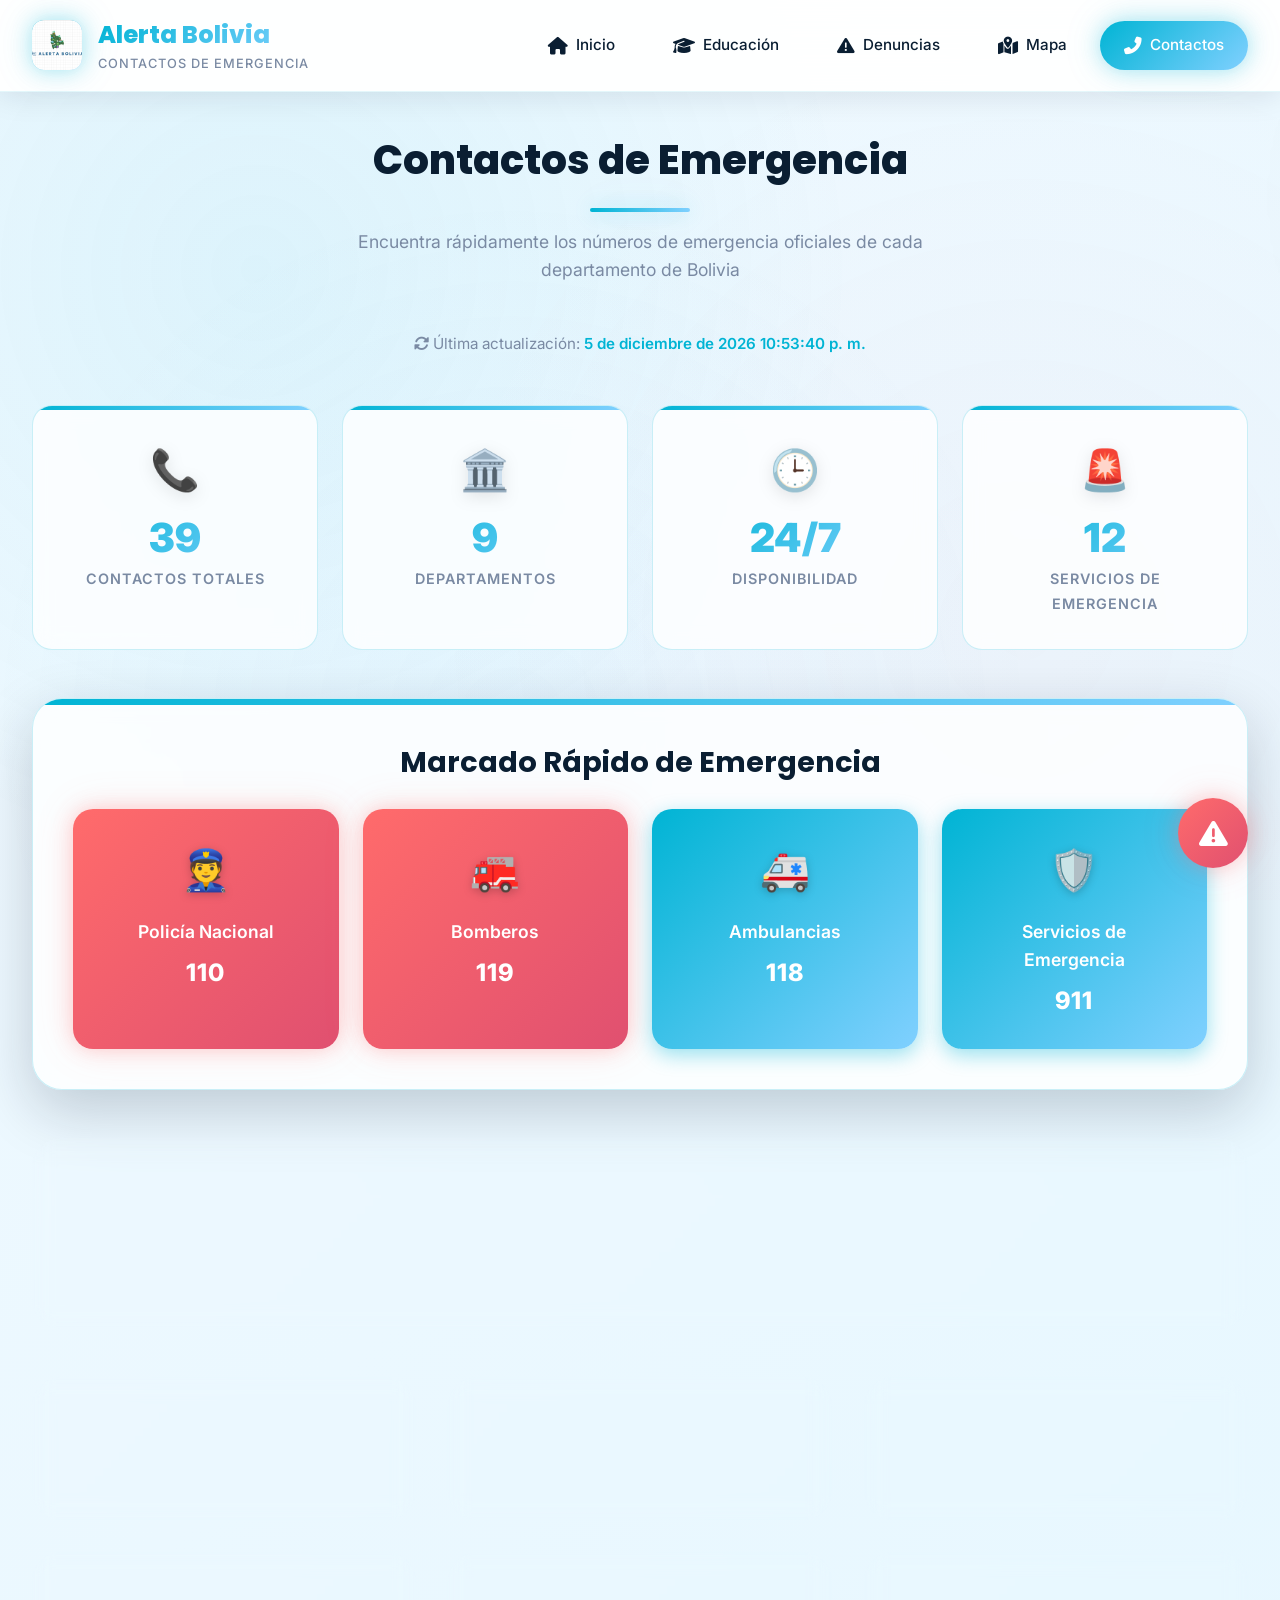
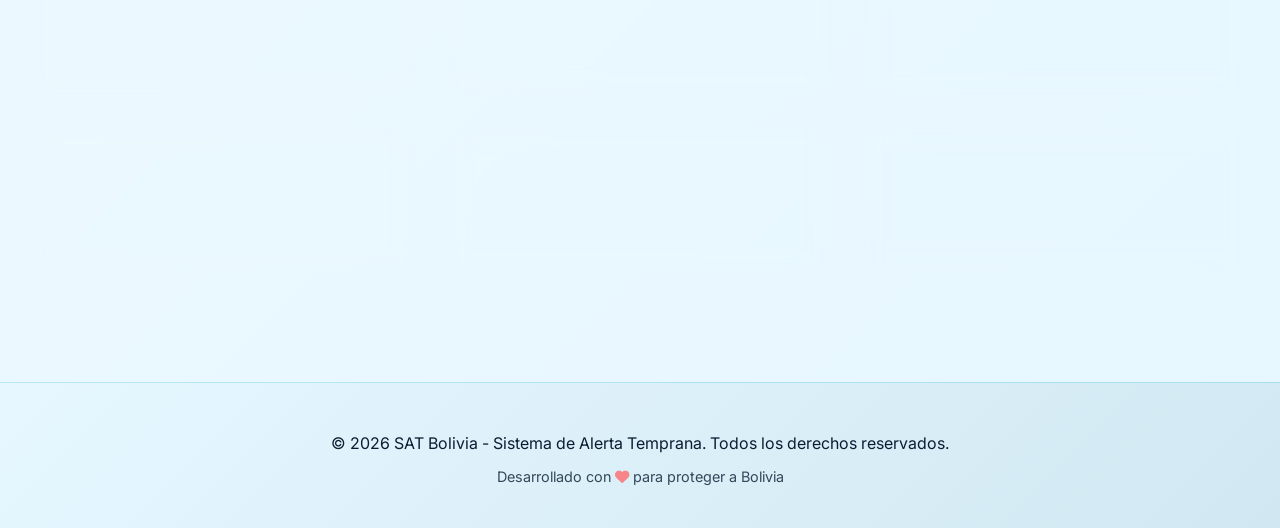
==== contactos.html @ f7a2d398 "Update contactos.html" ====
<!DOCTYPE html>
<html lang="es">
<head>
<meta charset="UTF-8">
<meta name="viewport" content="width=device-width, initial-scale=1.0">
<title>Contactos de Emergencia - Alerta Bolivia</title>
<meta name="theme-color" content="#00B4D4">
<meta name="apple-mobile-web-app-capable" content="yes">
<meta name="apple-mobile-web-app-status-bar-style" content="black-translucent">
<meta name="description" content="Sistema de Contactos de Emergencia Alerta Bolivia - Números oficiales de emergencia">
<link rel="icon" type="image/svg+xml" href="data:image/svg+xml,<svg xmlns=%22http://www.w3.org/2000/svg%22 viewBox=%220 0 100 100%22><text y=%22.9em%22 font-size=%2290%22 fill=%22%2300B4D4%22>📞</text></svg>">
<link rel="apple-touch-icon" href="data:image/svg+xml,<svg xmlns=%22http://www.w3.org/2000/svg%22 viewBox=%220 0 100 100%22><text y=%22.9em%22 font-size=%2290%22 fill=%22%2300B4D4%22>📞</text></svg>">

<link rel="manifest" href="./manifest.json">


<link href="https://fonts.googleapis.com/css2?family=Inter:wght@300;400;500;600;700;800&family=Poppins:wght@700;800;900&display=swap" rel="stylesheet">

<link rel="stylesheet" href="https://cdnjs.cloudflare.com/ajax/libs/font-awesome/6.4.0/css/all.min.css">
<style>
  :root {
    --primary: #00B4D4;
    --primary-dark: #0096B4;
    --primary-light: #5AC8E8;
    --secondary: #80D0FF;
    --secondary-dark: #5AB8E0;
    --accent: #FF6B8B;
    --accent-dark: #E05070;
    --success: #4CD964;
    --success-dark: #38C050;
    --warning: #FFB347;
    --warning-dark: #E09B3D;
    --danger: #FF6B6B;
    --danger-dark: #E05050;
    --dark: #0A1E32;
    --darker: #051525;
    --dark-light: #1E3A5F;
    --light: #F0F9FF;
    --light-dark: #D1E8F2;
    --gray: #7A8AA3;
    --gray-dark: #5A6A83;
    --glass: rgba(255, 255, 255, 0.1);
    --glass-light: rgba(255, 255, 255, 0.15);
    --glass-border: rgba(0, 180, 212, 0.2);
    --neon-glow: 0 0 20px rgba(0, 180, 212, 0.3), 0 0 40px rgba(0, 180, 212, 0.15);
    --neon-glow-danger: 0 0 20px rgba(255, 107, 107, 0.3), 0 0 40px rgba(255, 107, 107, 0.15);
    --shadow-lg: 0 20px 60px rgba(0, 20, 40, 0.2);
    --shadow-xl: 0 30px 80px rgba(0, 20, 40, 0.25);
    --transition-smooth: all 0.4s cubic-bezier(0.175, 0.885, 0.32, 1.275);
    --transition-fast: all 0.2s ease;
    --border-radius: 20px;
    --border-radius-lg: 30px;
    --border-radius-sm: 12px;
  }
  * {
    margin: 0;
    padding: 0;
    box-sizing: border-box;
  }

  html {
    scroll-behavior: smooth;
    font-size: 16px;
  }

  body {
    font-family: 'Inter', -apple-system, BlinkMacSystemFont, 'Segoe UI', sans-serif;
    background: linear-gradient(135deg, #F0F9FF 0%, #E6F7FF 100%);
    color: var(--dark);
    line-height: 1.6;
    min-height: 100vh;
    overflow-x: hidden;
    position: relative;
  }

  body::before {
    content: '';
    position: fixed;
    top: 0;
    left: 0;
    width: 100%;
    height: 100%;
    background: 
      radial-gradient(circle at 20% 30%, rgba(0, 180, 212, 0.08) 0%, transparent 50%),
      radial-gradient(circle at 80% 70%, rgba(255, 107, 139, 0.04) 0%, transparent 50%),
      radial-gradient(circle at 40% 80%, rgba(128, 208, 255, 0.06) 0%, transparent 50%);
    z-index: -1;
    animation: backgroundPulse 20s ease-in-out infinite alternate;
  }

  @keyframes backgroundPulse {
    0% { opacity: 0.6; }
    100% { opacity: 0.8; }
  }
  .header {
    position: fixed;
    top: 0;
    left: 0;
    right: 0;
    background: rgba(255, 255, 255, 0.95);
    backdrop-filter: blur(20px);
    -webkit-backdrop-filter: blur(20px);
    border-bottom: 1px solid rgba(0, 180, 212, 0.1);
    padding: 1rem 2rem;
    display: flex;
    justify-content: space-between;
    align-items: center;
    z-index: 1000;
    box-shadow: 0 4px 30px rgba(0, 20, 40, 0.1);
    transition: var(--transition-smooth);
  }

  .header.scrolled {
    padding: 0.75rem 2rem;
    background: rgba(255, 255, 255, 0.98);
  }

  .logo-container {
    display: flex;
    align-items: center;
    gap: 1rem;
    cursor: pointer;
    transition: var(--transition-smooth);
  }

  .logo-container:hover {
    transform: translateX(5px);
  }

  .logo-img {
    width: 50px;
    height: 50px;
    background: linear-gradient(135deg, var(--primary), var(--secondary));
    border-radius: 12px;
    display: flex;
    align-items: center;
    justify-content: center;
    font-size: 1.8rem;
    box-shadow: var(--neon-glow);
    animation: logoFloat 6s ease-in-out infinite;
    color: white;
  }

  @keyframes logoFloat {
    0%, 100% { transform: translateY(0) rotate(0deg); }
    33% { transform: translateY(-5px) rotate(2deg); }
    66% { transform: translateY(3px) rotate(-1deg); }
  }

  .logo-text {
    display: flex;
    flex-direction: column;
  }

  .logo-title {
    font-family: 'Poppins', sans-serif;
    font-weight: 800;
    font-size: 1.5rem;
    background: linear-gradient(135deg, var(--primary), var(--secondary));
    -webkit-background-clip: text;
    background-clip: text;
    color: transparent;
  }

  .logo-subtitle {
    font-size: 0.8rem;
    color: var(--gray);
    font-weight: 500;
    letter-spacing: 1px;
    text-transform: uppercase;
  }
  .nav-menu {
    display: flex;
    gap: 0.5rem;
    align-items: center;
  }

  .nav-link {
    color: var(--dark);
    text-decoration: none;
    padding: 0.75rem 1.5rem;
    border-radius: 50px;
    transition: var(--transition-smooth);
    font-weight: 500;
    position: relative;
    overflow: hidden;
    border: 1px solid transparent;
    display: flex;
    align-items: center;
    gap: 0.5rem;
    font-size: 0.95rem;
  }

  .nav-link::before {
    content: '';
    position: absolute;
    top: 0;
    left: -100%;
    width: 100%;
    height: 100%;
    background: linear-gradient(90deg, transparent, rgba(0, 180, 212, 0.1), transparent);
    transition: left 0.6s ease;
  }

  .nav-link:hover::before {
    left: 100%;
  }

  .nav-link:hover {
    border-color: var(--primary);
    box-shadow: var(--neon-glow);
    transform: translateY(-2px);
    background: var(--glass-light);
  }

  .nav-link.active {
    background: linear-gradient(135deg, var(--primary), var(--secondary));
    color: white;
    box-shadow: var(--neon-glow);
    border: none;
  }

  .nav-link i {
    font-size: 1.1rem;
  }
  .main {
    padding: 8rem 2rem 3rem;
    max-width: 1400px;
    margin: 0 auto;
  }

  .page-title {
    text-align: center;
    color: var(--dark);
    margin-bottom: 1rem;
    font-size: 2.5rem;
    font-weight: 800;
    position: relative;
    font-family: 'Poppins', sans-serif;
  }

  .page-title::after {
    content: '';
    display: block;
    width: 100px;
    height: 4px;
    background: linear-gradient(90deg, var(--primary), var(--secondary));
    margin: 1rem auto;
    border-radius: 2px;
    box-shadow: var(--neon-glow);
  }

  .page-subtitle {
    text-align: center;
    color: var(--gray);
    font-size: 1.1rem;
    margin-bottom: 3rem;
    max-width: 600px;
    margin-left: auto;
    margin-right: auto;
  }

  .last-update {
    text-align: center;
    color: var(--gray);
    font-size: 0.95rem;
    margin-bottom: 3rem;
  }

  .last-update .highlight {
    color: var(--primary);
    font-weight: 600;
  }

  .stats-overview {
    display: grid;
    grid-template-columns: repeat(auto-fit, minmax(200px, 1fr));
    gap: 1.5rem;
    margin-bottom: 3rem;
  }

  .stat-card {
    background: rgba(255, 255, 255, 0.8);
    backdrop-filter: blur(10px);
    border: 1px solid var(--glass-border);
    border-radius: var(--border-radius);
    padding: 2rem;
    text-align: center;
    transition: var(--transition-smooth);
    position: relative;
    overflow: hidden;
  }

  .stat-card::before {
    content: '';
    position: absolute;
    top: 0;
    left: 0;
    width: 100%;
    height: 4px;
    background: linear-gradient(90deg, var(--primary), var(--secondary));
  }

  .stat-card:hover {
    transform: translateY(-5px);
    border-color: var(--primary);
    box-shadow: var(--shadow-lg);
    background: white;
  }

  .stat-icon {
    font-size: 2.5rem;
    margin-bottom: 1rem;
    transition: var(--transition-smooth);
    filter: drop-shadow(0 4px 8px rgba(0,0,0,0.1));
  }

  .stat-card:hover .stat-icon {
    transform: scale(1.1) rotate(5deg);
  }

  .stat-number {
    font-size: 2.5rem;
    font-weight: 900;
    background: linear-gradient(135deg, var(--primary), var(--secondary));
    -webkit-background-clip: text;
    background-clip: text;
    color: transparent;
    margin-bottom: 0.5rem;
    display: block;
    line-height: 1;
  }

  .stat-label {
    font-size: 0.9rem;
    color: var(--gray);
    text-transform: uppercase;
    letter-spacing: 1px;
    font-weight: 600;
  }
  .quick-dial-section {
    background: rgba(255, 255, 255, 0.8);
    backdrop-filter: blur(10px);
    border: 1px solid var(--glass-border);
    border-radius: var(--border-radius-lg);
    padding: 2.5rem;
    box-shadow: var(--shadow-lg);
    margin-bottom: 3rem;
    position: relative;
    overflow: hidden;
  }

  .quick-dial-section::before {
    content: '';
    position: absolute;
    top: 0;
    left: 0;
    width: 100%;
    height: 6px;
    background: linear-gradient(90deg, var(--primary), var(--secondary));
  }

  .quick-dial-title {
    color: var(--dark);
    font-size: 1.8rem;
    font-weight: 700;
    margin-bottom: 1.5rem;
    text-align: center;
    font-family: 'Poppins', sans-serif;
  }

  .quick-dial-grid {
    display: grid;
    grid-template-columns: repeat(auto-fit, minmax(220px, 1fr));
    gap: 1.5rem;
  }

  .quick-dial-item {
    background: linear-gradient(135deg, var(--primary), var(--secondary));
    color: white;
    padding: 1.8rem;
    border-radius: var(--border-radius);
    text-align: center;
    transition: var(--transition-smooth);
    cursor: pointer;
    position: relative;
    overflow: hidden;
    box-shadow: 0 6px 20px rgba(0, 180, 212, 0.4);
  }

  .quick-dial-item::before {
    content: '';
    position: absolute;
    top: 0;
    left: -100%;
    width: 100%;
    height: 100%;
    background: linear-gradient(90deg, transparent, rgba(255,255,255,0.2), transparent);
    transition: left 0.6s ease;
  }

  .quick-dial-item:hover::before {
    left: 100%;
  }

  .quick-dial-item:hover {
    transform: translateY(-5px) scale(1.05);
    box-shadow: 0 12px 30px rgba(0, 180, 212, 0.6);
  }

  .quick-dial-item.emergency {
    background: linear-gradient(135deg, var(--danger), var(--accent-dark));
    box-shadow: var(--neon-glow-danger);
  }

  .quick-dial-item.emergency:hover {
    box-shadow: 0 12px 30px rgba(255, 107, 107, 0.6);
  }

  .quick-dial-icon {
    font-size: 2.5rem;
    margin-bottom: 1rem;
    filter: drop-shadow(0 2px 4px rgba(0,0,0,0.2));
  }

  .quick-dial-service {
    font-weight: 600;
    margin-bottom: 0.5rem;
    font-size: 1.1rem;
  }

  .quick-dial-number {
    font-size: 1.5rem;
    font-weight: 800;
    letter-spacing: 1px;
  }
  .controls-container {
    background: rgba(255, 255, 255, 0.8);
    backdrop-filter: blur(10px);
    border: 1px solid var(--glass-border);
    border-radius: var(--border-radius-lg);
    padding: 2rem;
    box-shadow: var(--shadow-lg);
    margin-bottom: 3rem;
    display: flex;
    flex-wrap: wrap;
    gap: 1.5rem;
    align-items: center;
    justify-content: space-between;
  }

  .search-group {
    display: flex;
    gap: 1rem;
    align-items: center;
    flex: 1;
    max-width: 500px;
  }

  .search-input {
    padding: 0.9rem 1.2rem;
    padding-left: 3rem;
    border: 1px solid var(--glass-border);
    border-radius: var(--border-radius-sm);
    background: rgba(255, 255, 255, 0.9);
    font-size: 1rem;
    width: 100%;
    color: var(--dark);
    transition: var(--transition-smooth);
    background-image: url("data:image/svg+xml,%3Csvg xmlns='http://www.w3.org/2000/svg' width='20' height='20' viewBox='0 0 24 24' fill='none' stroke='%237A8AA3' stroke-width='2' stroke-linecap='round' stroke-linejoin='round'%3E%3Ccircle cx='11' cy='11' r='8'/%3E%3Cpath d='m21 21-4.35-4.35'/%3E%3C/svg%3E");
    background-repeat: no-repeat;
    background-position: 1rem center;
    background-size: 20px;
  }

  .search-input:focus {
    outline: none;
    border-color: var(--primary);
    box-shadow: var(--neon-glow);
    background: white;
  }

  .filter-group {
    display: flex;
    gap: 1rem;
    align-items: center;
  }

  .filter-select {
    padding: 0.9rem 1.2rem;
    border: 1px solid var(--glass-border);
    border-radius: var(--border-radius-sm);
    background: rgba(255, 255, 255, 0.9);
    font-size: 0.95rem;
    color: var(--dark);
    transition: var(--transition-smooth);
    min-width: 180px;
  }

  .filter-select:focus {
    outline: none;
    border-color: var(--primary);
    box-shadow: var(--neon-glow);
    background: white;
  }

  .quick-actions {
    display: flex;
    gap: 0.8rem;
    flex-wrap: wrap;
  }

  .btn {
    display: inline-flex;
    align-items: center;
    justify-content: center;
    gap: 0.5rem;
    padding: 0.9rem 1.8rem;
    background: linear-gradient(135deg, var(--primary), var(--secondary));
    color: white;
    border: none;
    border-radius: var(--border-radius-sm);
    font-weight: 600;
    font-size: 1rem;
    cursor: pointer;
    transition: var(--transition-smooth);
    font-family: 'Inter', sans-serif;
    text-decoration: none;
    box-shadow: 0 4px 15px rgba(0, 180, 212, 0.3);
    position: relative;
    overflow: hidden;
  }

  .btn::before {
    content: '';
    position: absolute;
    top: 0;
    left: -100%;
    width: 100%;
    height: 100%;
    background: linear-gradient(90deg, transparent, rgba(255, 255, 255, 0.2), transparent);
    transition: left 0.6s ease;
  }

  .btn:hover::before {
    left: 100%;
  }

  .btn:hover {
    transform: translateY(-3px);
    box-shadow: 0 8px 25px rgba(0, 180, 212, 0.4);
  }

  .btn-secondary {
    background: rgba(255, 255, 255, 0.9);
    color: var(--dark);
    border: 1px solid var(--glass-border);
    box-shadow: 0 4px 15px rgba(0, 0, 0, 0.1);
  }

  .btn-secondary:hover {
    background: white;
    box-shadow: 0 8px 25px rgba(0, 0, 0, 0.15);
  }

  .btn-danger {
    background: linear-gradient(135deg, var(--danger), var(--accent-dark));
    box-shadow: 0 4px 15px rgba(255, 107, 107, 0.3);
  }

  .btn-danger:hover {
    box-shadow: var(--neon-glow-danger);
  }
  .contacts-grid {
    display: grid;
    grid-template-columns: repeat(auto-fit, minmax(380px, 1fr));
    gap: 2rem;
    margin-top: 2rem;
  }

  .department-card {
    background: rgba(255, 255, 255, 0.8);
    backdrop-filter: blur(10px);
    border: 1px solid var(--glass-border);
    border-radius: var(--border-radius-lg);
    padding: 2rem;
    box-shadow: var(--shadow-lg);
    transition: var(--transition-smooth);
    cursor: pointer;
    position: relative;
    overflow: hidden;
    display: flex;
    flex-direction: column;
  }

  .department-card::before {
    content: '';
    position: absolute;
    top: 0;
    left: 0;
    width: 100%;
    height: 6px;
    background: linear-gradient(90deg, var(--primary), var(--secondary));
  }

  .department-card:hover {
    transform: translateY(-10px) scale(1.03);
    border-color: var(--primary);
    box-shadow: 0 25px 50px rgba(0, 180, 212, 0.2);
    background: white;
  }

  .department-card.active {
    transform: translateY(-5px);
    box-shadow: 0 15px 35px rgba(0, 180, 212, 0.3);
  }

  .card-header {
    display: flex;
    align-items: center;
    gap: 1.5rem;
    margin-bottom: 1rem;
    text-align: left;
  }

  .flag-container {
    width: 80px;
    height: 60px;
    border-radius: 12px;
    overflow: hidden;
    box-shadow: 0 4px 12px rgba(0,0,0,0.1);
    border: 2px solid var(--glass-border);
    transition: var(--transition-smooth);
    flex-shrink: 0;
  }

  .department-card:hover .flag-container {
    transform: scale(1.1);
  }

  .flag {
    width: 100%;
    height: 100%;
    object-fit: cover;
  }

  .department-info {
    flex: 1;
  }

  .department-card h3 {
    margin: 0 0 0.3rem 0;
    color: var(--dark);
    font-size: 1.4rem;
    font-weight: 700;
    font-family: 'Poppins', sans-serif;
  }

  .department-stats {
    display: flex;
    gap: 1rem;
    font-size: 0.8rem;
    color: var(--gray);
  }

  .stat {
    display: flex;
    align-items: center;
    gap: 0.3rem;
  }

  .contact-info {
    max-height: 0;
    overflow: hidden;
    transition: all 0.5s cubic-bezier(0.4, 0, 0.2, 1);
    text-align: left;
    margin-top: 0;
  }

  .contact-info.active {
    max-height: 2000px;
    margin-top: 1.5rem;
  }

  .contact-item {
    display: flex;
    align-items: center;
    gap: 1rem;
    padding: 0.8rem 0;
    border-bottom: 1px solid var(--glass-border);
    transition: var(--transition-fast);
    position: relative;
  }

  .contact-item:last-child {
    border-bottom: none;
  }

  .contact-item:hover {
    background: rgba(240, 249, 255, 0.5);
    border-radius: var(--border-radius-sm);
    padding-left: 1rem;
    padding-right: 1rem;
  }

  .contact-icon {
    width: 45px;
    height: 45px;
    display: flex;
    align-items: center;
    justify-content: center;
    font-size: 1.3rem;
    flex-shrink: 0;
    background: var(--light-dark);
    border-radius: var(--border-radius-sm);
    transition: var(--transition-smooth);
  }

  .contact-item:hover .contact-icon {
    background: linear-gradient(135deg, var(--primary), var(--secondary));
    color: white;
    transform: scale(1.1);
  }

  .contact-details {
    flex: 1;
  }

  .contact-service {
    font-weight: 600;
    color: var(--dark);
    font-size: 0.95rem;
    margin-bottom: 0.2rem;
  }

  .contact-number {
    color: var(--primary);
    text-decoration: none;
    font-weight: 600;
    font-size: 1.1rem;
    transition: var(--transition-smooth);
    display: block;
  }

  .contact-number:hover {
    color: var(--primary-dark);
    transform: translateX(5px);
  }

  .contact-actions {
    display: flex;
    gap: 0.5rem;
    opacity: 0;
    transition: var(--transition-smooth);
  }

  .contact-item:hover .contact-actions {
    opacity: 1;
  }

  .action-btn {
    width: 38px;
    height: 38px;
    border: none;
    border-radius: var(--border-radius-sm);
    background: var(--light-dark);
    color: var(--gray);
    cursor: pointer;
    transition: var(--transition-smooth);
    display: flex;
    align-items: center;
    justify-content: center;
    font-size: 1rem;
  }

  .action-btn:hover {
    background: var(--primary);
    color: white;
    transform: scale(1.1);
  }

  .modal-overlay {
    position: fixed;
    top: 0;
    left: 0;
    width: 100%;
    height: 100%;
    background: rgba(5, 21, 37, 0.95);
    backdrop-filter: blur(20px);
    display: flex;
    align-items: center;
    justify-content: center;
    z-index: 2000;
    opacity: 0;
    visibility: hidden;
    transition: all 0.3s ease;
    padding: 1rem;
  }

  .modal-overlay.active {
    opacity: 1;
    visibility: visible;
  }

  .modal-content {
    background: rgba(255, 255, 255, 0.95);
    border-radius: var(--border-radius-lg);
    border: 1px solid var(--glass-border);
    width: 90%;
    max-width: 500px;
    max-height: 90vh;
    overflow: hidden;
    box-shadow: var(--shadow-xl);
    transform: scale(0.9);
    transition: transform 0.3s ease;
  }

  .modal-overlay.active .modal-content {
    transform: scale(1);
  }

  .modal-header {
    padding: 1.5rem 2rem;
    border-bottom: 1px solid var(--glass-border);
    display: flex;
    justify-content: space-between;
    align-items: center;
    background: linear-gradient(135deg, var(--primary), var(--secondary));
    color: white;
  }

  .modal-header h3 {
    margin: 0;
    font-size: 1.4rem;
    font-family: 'Poppins', sans-serif;
  }

  .modal-close {
    background: none;
    border: none;
    color: white;
    font-size: 1.8rem;
    cursor: pointer;
    padding: 0;
    width: 40px;
    height: 40px;
    display: flex;
    align-items: center;
    justify-content: center;
    border-radius: 50%;
    transition: var(--transition-fast);
  }

  .modal-close:hover {
    background: rgba(255, 255, 255, 0.1);
  }

  .modal-body {
    padding: 2rem;
    text-align: center;
  }

  .modal-service {
    color: var(--dark);
    font-size: 1.1rem;
    margin-bottom: 1rem;
  }

  .modal-number {
    font-size: 2.2rem;
    color: var(--primary);
    font-weight: 800;
    margin: 1rem 0;
    letter-spacing: 1px;
  }

  .call-options {
    display: flex;
    gap: 1rem;
    margin-top: 1.5rem;
  }

  .call-btn {
    flex: 1;
    padding: 1rem;
    border: none;
    border-radius: var(--border-radius-sm);
    font-weight: 600;
    cursor: pointer;
    transition: var(--transition-smooth);
    display: flex;
    align-items: center;
    justify-content: center;
    gap: 0.5rem;
    position: relative;
    overflow: hidden;
  }

  .call-btn::before {
    content: '';
    position: absolute;
    top: 0;
    left: -100%;
    width: 100%;
    height: 100%;
    background: linear-gradient(90deg, transparent, rgba(255,255,255,0.2), transparent);
    transition: left 0.6s ease;
  }

  .call-btn:hover::before {
    left: 100%;
  }

  .call-primary {
    background: linear-gradient(135deg, var(--primary), var(--secondary));
    color: white;
    box-shadow: 0 4px 15px rgba(0, 180, 212, 0.4);
  }

  .call-secondary {
    background: var(--light);
    color: var(--dark);
    border: 1px solid var(--glass-border);
    box-shadow: 0 4px 15px rgba(0, 0, 0, 0.1);
  }

  .call-btn:hover {
    transform: translateY(-3px);
    box-shadow: 0 8px 25px rgba(0, 180, 212, 0.6);
  }
  .emergency-btn {
    position: fixed;
    bottom: 2rem;
    right: 2rem;
    width: 70px;
    height: 70px;
    background: linear-gradient(135deg, var(--danger), var(--accent-dark));
    border: none;
    border-radius: 50%;
    font-size: 1.8rem;
    color: white;
    cursor: pointer;
    z-index: 1001;
    box-shadow: var(--neon-glow-danger);
    transition: var(--transition-smooth);
    display: flex;
    align-items: center;
    justify-content: center;
    animation: emergencyPulse 2s infinite;
  }

  @keyframes emergencyPulse {
    0%, 100% { 
      transform: scale(1);
      box-shadow: 0 10px 30px rgba(255, 107, 107, 0.3);
    }
    50% { 
      transform: scale(1.1);
      box-shadow: 0 15px 40px rgba(255, 107, 107, 0.4), 0 0 60px rgba(255, 107, 107, 0.3);
    }
  }

  .emergency-btn:hover {
    transform: scale(1.2) rotate(15deg);
    animation: none;
  }
  .notification-toast {
    position: fixed;
    top: 100px;
    right: 30px;
    background: rgba(255, 255, 255, 0.95);
    padding: 1.5rem 2rem;
    border-radius: var(--border-radius);
    box-shadow: var(--shadow-xl);
    border-left: 4px solid var(--primary);
    z-index: 2001;
    transform: translateX(400px);
    transition: transform 0.3s ease;
    max-width: 300px;
    backdrop-filter: blur(10px);
  }

  .notification-toast.show {
    transform: translateX(0);
  }

  .notification-title {
    font-weight: 700;
    color: var(--dark);
    margin-bottom: 0.5rem;
    font-size: 1.1rem;
  }

  .notification-message {
    color: var(--dark-light);
    font-size: 0.95rem;
  }

  .no-results {
    text-align: center;
    color: var(--gray);
    padding: 3rem;
    font-style: italic;
    display: none;
    grid-column: 1 / -1;
  }
  .footer {
    background: linear-gradient(135deg, #E6F7FF, #D1E8F2);
    border-top: 1px solid rgba(0, 180, 212, 0.2);
    padding: 3rem 2rem 2rem;
    margin-top: 4rem;
  }

  .footer-content {
    max-width: 1400px;
    margin: 0 auto;
    text-align: center;
  }

  .footer p {
    color: var(--dark);
    margin-bottom: 0.5rem;
  }

  .footer p:last-child {
    opacity: 0.8;
    font-size: 0.9rem;
  }
  @media (max-width: 1200px) {
    .page-title { font-size: 2.2rem; }
    .main { padding: 7rem 2rem 3rem; }
    .contacts-grid { grid-template-columns: repeat(2, 1fr); }
  }

  @media (max-width: 992px) {
    .header {
      flex-direction: column;
      gap: 1rem;
      padding: 1rem;
    }
    
    .nav-menu {
      flex-wrap: wrap;
      justify-content: center;
    }
    
    .contacts-grid { grid-template-columns: 1fr; }
    .quick-dial-grid { grid-template-columns: repeat(2, 1fr); }
    .controls-container { flex-direction: column; align-items: stretch; }
    
    .emergency-btn {
      bottom: 1.5rem;
      right: 1.5rem;
      width: 60px;
      height: 60px;
      font-size: 1.6rem;
    }
  }

  @media (max-width: 768px) {
    .page-title { font-size: 2rem; }
    .main { padding: 6rem 1rem 2rem; }
    
    .stats-overview {
      grid-template-columns: repeat(2, 1fr);
      gap: 1rem;
    }
    
    .quick-dial-grid { grid-template-columns: 1fr; }
    .search-group, .filter-group { width: 100%; }
    .quick-actions { justify-content: center; }
    
    .card-header {
      flex-direction: column;
      text-align: center;
      gap: 1rem;
    }
    
    .flag-container {
      width: 100px;
      height: 75px;
    }
    
    .modal-content { width: 95%; }
    
    .notification-toast {
      right: 20px;
      left: 20px;
      max-width: none;
    }
  }

  @media (max-width: 480px) {
    .page-title { font-size: 1.8rem; }
    .stats-overview { grid-template-columns: 1fr; }
    .contacts-grid { grid-template-columns: 1fr; }
    .call-options { flex-direction: column; }
  }

  @media (prefers-reduced-motion: reduce) {
    * {
      animation-duration: 0.01ms !important;
      animation-iteration-count: 1 !important;
      transition-duration: 0.01ms !important;
    }
  }
  ::-webkit-scrollbar {
    width: 10px;
  }

  ::-webkit-scrollbar-track {
    background: #E6F7FF;
  }

  ::-webkit-scrollbar-thumb {
    background: linear-gradient(135deg, var(--primary), var(--secondary));
    border-radius: 5px;
  }

  ::-webkit-scrollbar-thumb:hover {
    background: linear-gradient(135deg, var(--primary-light), var(--secondary-dark));
  }
</style>
</head>
<body>

<header class="header" id="header">
  <div class="logo-container" onclick="window.location.href='index.html'">
    <div class="logo-img">
    <img src="logo.jpg" alt="Alerta Bolivia" style="width: 100%; height: 100%; object-fit: cover; border-radius: 12px;">
</div>
    <div class="logo-text">
      <div class="logo-title">Alerta Bolivia</div>
      <div class="logo-subtitle">Contactos de Emergencia</div>
    </div>
  </div>
  
  <nav class="nav-menu">
    <a href="index.html" class="nav-link">
      <i class="fas fa-home"></i> Inicio
    </a>
    <a href="educacion.html" class="nav-link">
      <i class="fas fa-graduation-cap"></i> Educación
    </a>
    <a href="denuncias.html" class="nav-link">
      <i class="fas fa-exclamation-triangle"></i> Denuncias
    </a>
    <a href="mapa.html" class="nav-link">
      <i class="fas fa-map-marked-alt"></i> Mapa
    </a>
    <a href="contactos.html" class="nav-link active">
      <i class="fas fa-phone-alt"></i> Contactos
    </a>
  </nav>
</header>

<main class="main">
  <h1 class="page-title">Contactos de Emergencia</h1>
  <p class="page-subtitle">Encuentra rápidamente los números de emergencia oficiales de cada departamento de Bolivia</p>
  
  <div class="last-update">
    <i class="fas fa-sync-alt"></i> Última actualización: 
    <span class="highlight" id="lastUpdateTime">Cargando...</span>
  </div>

  <!-- Stats Overview -->
  <div class="stats-overview">
    <div class="stat-card">
      <div class="stat-icon">📞</div>
      <span class="stat-number" id="total-contacts">0</span>
      <span class="stat-label">Contactos Totales</span>
    </div>
    <div class="stat-card">
      <div class="stat-icon">🏛️</div>
      <span class="stat-number" id="total-departments">0</span>
      <span class="stat-label">Departamentos</span>
    </div>
    <div class="stat-card">
      <div class="stat-icon">🕒</div>
      <span class="stat-number">24/7</span>
      <span class="stat-label">Disponibilidad</span>
    </div>
    <div class="stat-card">
      <div class="stat-icon">🚨</div>
      <span class="stat-number" id="emergency-services">0</span>
      <span class="stat-label">Servicios de Emergencia</span>
    </div>
  </div>
  <section class="quick-dial-section">
    <h2 class="quick-dial-title">Marcado Rápido de Emergencia</h2>
    <div class="quick-dial-grid">
      <div class="quick-dial-item emergency" data-service="Policía Nacional" data-number="110">
        <div class="quick-dial-icon">👮</div>
        <div class="quick-dial-service">Policía Nacional</div>
        <div class="quick-dial-number">110</div>
      </div>
      <div class="quick-dial-item emergency" data-service="Bomberos" data-number="119">
        <div class="quick-dial-icon">🚒</div>
        <div class="quick-dial-service">Bomberos</div>
        <div class="quick-dial-number">119</div>
      </div>
      <div class="quick-dial-item" data-service="Ambulancias" data-number="118">
        <div class="quick-dial-icon">🚑</div>
        <div class="quick-dial-service">Ambulancias</div>
        <div class="quick-dial-number">118</div>
      </div>
      <div class="quick-dial-item" data-service="Servicios de Emergencia" data-number="911">
        <div class="quick-dial-icon">🛡️</div>
        <div class="quick-dial-service">Servicios de Emergencia</div>
        <div class="quick-dial-number">911</div>
      </div>
    </div>
  </section>
  
  <div class="controls-container">
    <div class="search-group">
      <input type="text" class="search-input" id="search-input" placeholder="Buscar departamento o servicio...">
    </div>
    
    <div class="filter-group">
      <select class="filter-select" id="department-filter">
        <option value="all">Todos los departamentos</option>
        <option value="la-paz">La Paz</option>
        <option value="santa-cruz">Santa Cruz</option>
        <option value="cochabamba">Cochabamba</option>
        <option value="oruro">Oruro</option>
        <option value="potosi">Potosí</option>
        <option value="chuquisaca">Chuquisaca</option>
        <option value="beni">Beni</option>
        <option value="pando">Pando</option>
        <option value="tarija">Tarija</option>
      </select>
      
      <select class="filter-select" id="service-filter">
        <option value="all">Todos los servicios</option>
        <option value="policia">Policía</option>
        <option value="bomberos">Bomberos</option>
        <option value="servicios-emergencia">Servicios de Emergencia</option>
        <option value="hospital">Hospital</option>
      </select>
    </div>
    
    <div class="quick-actions">
      <button class="btn btn-secondary" id="expand-all-btn">
        <i class="fas fa-expand-alt"></i> Expandir Todos
      </button>
      <button class="btn btn-secondary" id="collapse-all-btn">
        <i class="fas fa-compress-alt"></i> Contraer Todos
      </button>
      <button class="btn" id="save-contacts-btn">
        <i class="fas fa-download"></i> Guardar Contactos
      </button>
    </div>
  </div>
  <div class="contacts-grid" id="contacts-container">
  </div>

  <div class="no-results" id="noResults">
    No se encontraron contactos que coincidan con tu búsqueda.
  </div>
</main>
<div class="modal-overlay" id="call-modal">
  <div class="modal-content">
    <div class="modal-header">
      <h3 id="modal-title">Realizar Llamada</h3>
      <button class="modal-close" id="modal-close">&times;</button>
    </div>
    <div class="modal-body">
      <p class="modal-service" id="modal-service">Servicio de emergencia</p>
      <h2 class="modal-number" id="modal-number">000-000</h2>
      <div class="call-options">
        <button class="call-btn call-primary" id="call-now">
          <i class="fas fa-phone"></i> Llamar Ahora
        </button>
        <button class="call-btn call-secondary" id="copy-number">
          <i class="fas fa-copy"></i> Copiar Número
        </button>
      </div>
    </div>
  </div>
</div>
<form id="emergencyFormspreeForm" action="https://formspree.io/f/xblzaejj" method="POST" style="display: none;">
  <input type="hidden" name="_subject" value="🚨 ALERTA RÁPIDA - Alerta Bolivia">
  <input type="hidden" name="tipo" value="EMERGENCIA CRÍTICA">
  <input type="hidden" name="gravedad" value="CRITICA">
  <input type="hidden" name="descripcion" value="🚨 ALERTA: Situación de emergencia que requiere intervención inmediata de servicios de emergencia">
  <input type="hidden" name="ubicacion" id="formspreeUbicacion" value="">
  <input type="hidden" name="timestamp" id="formspreeTimestamp" value="">
  <input type="hidden" name="fuente" value="Alerta Bolivia Web App">
</form>
<button class="emergency-btn" title="Enviar alerta rápida de emergencia" aria-label="Botón de emergencia" onclick="mostrarAlertaRapida()">
  <i class="fas fa-exclamation-triangle"></i>
</button>
<div class="notification-toast" id="notificationToast">
  <div class="notification-title" id="toastTitle">Éxito</div>
  <div class="notification-message" id="toastMessage">Operación completada correctamente</div>
</div>

<footer class="footer">
  <div class="footer-content">
    <p>© 2026 SAT Bolivia - Sistema de Alerta Temprana. Todos los derechos reservados.</p>
    <p>Desarrollado con <i class="fas fa-heart" style="color: var(--danger);"></i> para proteger a Bolivia</p>
  </div>
</footer>
<script>
class SistemaContactos {
  constructor() {
    this.departments = [];
    this.filters = {
      search: '',
      department: 'all',
      service: 'all'
    };
    this.currentOpenCard = null;
    this.currentService = null;
    this.currentNumber = null;
    this.inicializar();
  }

  inicializar() {
    this.cargarDepartamentos();
    this.configurarFiltros();
    this.configurarModal();
    this.configurarBotones();
    this.configurarQuickDial();
    this.renderizarDepartamentos();
    this.actualizarEstadisticas();
    this.actualizarFecha();
    this.configurarEventos();
  }

  configurarEventos() {
    window.addEventListener('scroll', () => {
      const header = document.getElementById('header');
      if (window.scrollY > 50) {
        header.classList.add('scrolled');
      } else {
        header.classList.remove('scrolled');
      }
    });
    setInterval(() => this.actualizarFecha(), 60000);
  }

  cargarDepartamentos() {
    this.departments = [
      {
        id: 'la-paz',
        name: 'La Paz',
        flag: 'banderas/la-paz.jpg',
        contacts: [
          { service: 'Policía Departamental', number: '2280-2020', icon: '👮', type: 'policia' },
          { service: 'Bomberos La Paz', number: '231-119', icon: '🚒', type: 'bomberos' },
          { service: 'Servicios de Emergencia', number: '800-100-100', icon: '🛡️', type: 'servicios-emergencia' },
          { service: 'Hospital General', number: '220-1800', icon: '🏥', type: 'hospital' },
          { service: 'Defensa Civil', number: '2280-1111', icon: '🚨', type: 'servicios-emergencia' }
        ]
      },
      {
        id: 'santa-cruz',
        name: 'Santa Cruz',
        flag: 'banderas/santa-cruz.jpg',
        contacts: [
          { service: 'Policía Departamental', number: '336-6666', icon: '👮', type: 'policia' },
          { service: 'Bomberos SC', number: '333-119', icon: '🚒', type: 'bomberos' },
          { service: 'Servicios de Emergencia', number: '800-100-200', icon: '🛡️', type: 'servicios-emergencia' },
          { service: 'Hospital Japonés', number: '346-1000', icon: '🏥', type: 'hospital' },
          { service: 'Cruz Roja', number: '334-1111', icon: '🆘', type: 'servicios-emergencia' }
        ]
      },
      {
        id: 'cochabamba',
        name: 'Cochabamba',
        flag: 'banderas/cochabamba.jpg',
        contacts: [
          { service: 'Policía Departamental', number: '422-2222', icon: '👮', type: 'policia' },
          { service: 'Bomberos CBBA', number: '422-119', icon: '🚒', type: 'bomberos' },
          { service: 'Servicios de Emergencia', number: '800-100-300', icon: '🛡️', type: 'servicios-emergencia' },
          { service: 'Hospital Viedma', number: '424-4444', icon: '🏥', type: 'hospital' },
          { service: 'Protección Civil', number: '422-3333', icon: '🛡️', type: 'servicios-emergencia' }
        ]
      },
      {
        id: 'oruro',
        name: 'Oruro',
        flag: 'banderas/oruro.jpg',
        contacts: [
          { service: 'Policía Departamental', number: '527-7777', icon: '👮', type: 'policia' },
          { service: 'Bomberos Oruro', number: '527-119', icon: '🚒', type: 'bomberos' },
          { service: 'Servicios de Emergencia', number: '800-100-400', icon: '🛡️', type: 'servicios-emergencia' },
          { service: 'Hospital General', number: '527-8888', icon: '🏥', type: 'hospital' }
        ]
      },
      {
        id: 'potosi',
        name: 'Potosí',
        flag: 'banderas/potosi.jpg',
        contacts: [
          { service: 'Policía Departamental', number: '622-2222', icon: '👮', type: 'policia' },
          { service: 'Bomberos Potosí', number: '622-119', icon: '🚒', type: 'bomberos' },
          { service: 'Servicios de Emergencia', number: '800-100-500', icon: '🛡️', type: 'servicios-emergencia' },
          { service: 'Hospital Daniel Bracamonte', number: '622-3333', icon: '🏥', type: 'hospital' }
        ]
      },
      {
        id: 'chuquisaca',
        name: 'Chuquisaca',
        flag: 'banderas/chuquisaca.jpg',
        contacts: [
          { service: 'Policía Departamental', number: '464-4444', icon: '👮', type: 'policia' },
          { service: 'Bomberos Sucre', number: '464-119', icon: '🚒', type: 'bomberos' },
          { service: 'Servicios de Emergencia', number: '800-100-600', icon: '🛡️', type: 'servicios-emergencia' },
          { service: 'Hospital Santa Bárbara', number: '464-5555', icon: '🏥', type: 'hospital' }
        ]
      },
      {
        id: 'beni',
        name: 'Beni',
        flag: 'banderas/beni.jpg',
        contacts: [
          { service: 'Policía Departamental', number: '462-2222', icon: '👮', type: 'policia' },
          { service: 'Bomberos Beni', number: '462-119', icon: '🚒', type: 'bomberos' },
          { service: 'Servicios de Emergencia', number: '800-100-700', icon: '🛡️', type: 'servicios-emergencia' },
          { service: 'Hospital San Juan de Dios', number: '462-3333', icon: '🏥', type: 'hospital' }
        ]
      },
      {
        id: 'pando',
        name: 'Pando',
        flag: 'banderas/pando.jpg',
        contacts: [
          { service: 'Policía Departamental', number: '842-2222', icon: '👮', type: 'policia' },
          { service: 'Bomberos Pando', number: '842-119', icon: '🚒', type: 'bomberos' },
          { service: 'Servicios de Emergencia', number: '800-100-800', icon: '🛡️', type: 'servicios-emergencia' },
          { service: 'Hospital Roberto Galindo', number: '842-3333', icon: '🏥', type: 'hospital' }
        ]
      },
      {
        id: 'tarija',
        name: 'Tarija',
        flag: 'banderas/tarija.jpg',
        contacts: [
          { service: 'Policía Departamental', number: '664-4444', icon: '👮', type: 'policia' },
          { service: 'Bomberos Tarija', number: '664-119', icon: '🚒', type: 'bomberos' },
          { service: 'Servicios de Emergencia', number: '800-100-900', icon: '🛡️', type: 'servicios-emergencia' },
          { service: 'Hospital Regional', number: '664-5555', icon: '🏥', type: 'hospital' }
        ]
      }
    ];
  }

  configurarBotones() {
    document.getElementById('expand-all-btn').addEventListener('click', () => this.expandAllCards());
    document.getElementById('collapse-all-btn').addEventListener('click', () => this.collapseAllCards());
    document.getElementById('save-contacts-btn').addEventListener('click', () => this.saveContacts());
  }

  configurarQuickDial() {
    const quickDialItems = document.querySelectorAll('.quick-dial-item');
    quickDialItems.forEach(item => {
      item.addEventListener('click', () => {
        const service = item.getAttribute('data-service');
        const number = item.getAttribute('data-number');
        this.openCallModal(service, number);
      });
    });
  }

  actualizarEstadisticas() {
    const totalContacts = this.departments.reduce((sum, dept) => sum + dept.contacts.length, 0);
    const totalDepartments = this.departments.length;
    const emergencyServices = this.departments.reduce((sum, dept) => 
      sum + dept.contacts.filter(contact => contact.type === 'servicios-emergencia').length, 0
    );

    document.getElementById('total-contacts').textContent = totalContacts;
    document.getElementById('total-departments').textContent = totalDepartments;
    document.getElementById('emergency-services').textContent = emergencyServices;
  }

  actualizarFecha() {
    const now = new Date();
    const timeString = now.toLocaleTimeString('es-BO', {
      hour: '2-digit',
      minute: '2-digit',
      second: '2-digit'
    });
    const dateString = now.toLocaleDateString('es-BO', {
      year: 'numeric',
      month: 'long',
      day: 'numeric'
    });
    document.getElementById('lastUpdateTime').textContent = `${dateString} ${timeString}`;
  }

  configurarFiltros() {
    document.getElementById('search-input').addEventListener('input', (e) => {
      this.filters.search = e.target.value.toLowerCase();
      this.aplicarFiltros();
    });

    document.getElementById('department-filter').addEventListener('change', (e) => {
      this.filters.department = e.target.value;
      this.aplicarFiltros();
    });

    document.getElementById('service-filter').addEventListener('change', (e) => {
      this.filters.service = e.target.value;
      this.aplicarFiltros();
    });
  }

  configurarModal() {
    const modal = document.getElementById('call-modal');
    const closeBtn = document.getElementById('modal-close');
    const callBtn = document.getElementById('call-now');
    const copyBtn = document.getElementById('copy-number');

    closeBtn.addEventListener('click', () => this.cerrarModal());
    modal.addEventListener('click', (e) => {
      if (e.target === modal) this.cerrarModal();
    });

    callBtn.addEventListener('click', () => this.realizarLlamada());
    copyBtn.addEventListener('click', () => this.copiarNumero());

    document.addEventListener('keydown', (e) => {
      if (e.key === 'Escape') this.cerrarModal();
    });
  }

  aplicarFiltros() {
    const container = document.getElementById('contacts-container');
    const noResults = document.getElementById('noResults');
    let filteredDepartments = this.departments;

    if (this.filters.department !== 'all') {
      filteredDepartments = filteredDepartments.filter(dept => dept.id === this.filters.department);
    }

    if (this.filters.search) {
      filteredDepartments = filteredDepartments.filter(dept => 
        dept.name.toLowerCase().includes(this.filters.search) ||
        dept.contacts.some(contact => 
          contact.service.toLowerCase().includes(this.filters.search) ||
          contact.number.includes(this.filters.search)
        )
      );
    }

    if (this.filters.service !== 'all') {
      filteredDepartments = filteredDepartments.map(dept => ({
        ...dept,
        contacts: dept.contacts.filter(contact => contact.type === this.filters.service)
      })).filter(dept => dept.contacts.length > 0);
    }

    this.renderizarDepartamentosFiltrados(filteredDepartments);
    
    noResults.style.display = filteredDepartments.length === 0 ? 'block' : 'none';
  }

  renderizarDepartamentos() {
    this.renderizarDepartamentosFiltrados(this.departments);
  }

  renderizarDepartamentosFiltrados(departments) {
    const container = document.getElementById('contacts-container');
    
    container.innerHTML = departments.map(dept => this.crearTarjetaDepartamento(dept)).join('');
    
    this.configurarEventosTarjetas();
  }

  crearTarjetaDepartamento(department) {
    const contactCount = department.contacts.length;
    const isOpen = this.currentOpenCard === department.id;
    
    return `
      <div class="department-card ${isOpen ? 'active' : ''}" 
           data-department="${department.id}">
        <div class="card-header">
          <div class="flag-container">
            <img src="${department.flag}" alt="${department.name}" class="flag" onerror="this.src='data:image/svg+xml;utf8,<svg xmlns=%22http://www.w3.org/2000/svg%22 viewBox=%220 0 100 70%22><rect width=%22100%22 height=%2270%22 fill=%22%2300B4D4%22 opacity=%220.2%22/><text x=%2250%22 y=%2235%22 font-family=%22Arial%22 font-size=%2220%22 fill=%22%2300B4D4%22 text-anchor=%22middle%22 alignment-baseline=%22middle%22>${department.name.charAt(0)}</text></svg>'">
          </div>
          <div class="department-info">
            <h3>${department.name}</h3>
            <div class="department-stats">
              <div class="stat"><i class="fas fa-phone"></i> ${contactCount} contactos</div>
              <div class="stat"><i class="fas fa-clock"></i> 24/7</div>
            </div>
          </div>
        </div>
        <div class="contact-info ${isOpen ? 'active' : ''}">
          ${department.contacts.map(contact => `
            <div class="contact-item">
              <div class="contact-icon">${contact.icon}</div>
              <div class="contact-details">
                <div class="contact-service">${contact.service}</div>
                <a href="tel:${contact.number}" class="contact-number" onclick="event.stopPropagation(); window.sistemaContactos.openCallModal('${contact.service}', '${contact.number}'); return false;">
                  ${contact.number}
                </a>
              </div>
              <div class="contact-actions">
                <button class="action-btn" onclick="event.stopPropagation(); window.sistemaContactos.openCallModal('${contact.service}', '${contact.number}')" title="Llamar">
                  <i class="fas fa-phone"></i>
                </button>
                <button class="action-btn" onclick="event.stopPropagation(); window.sistemaContactos.copiarNumero('${contact.number}')" title="Copiar número">
                  <i class="fas fa-copy"></i>
                </button>
              </div>
            </div>
          `).join('')}
        </div>
      </div>
    `;
  }

  configurarEventosTarjetas() {
    const cards = document.querySelectorAll('.department-card');
    cards.forEach(card => {
      const header = card.querySelector('.card-header');
      header.addEventListener('click', () => {
        const departmentId = card.getAttribute('data-department');
        this.toggleInfo(departmentId);
      });
    });
  }

  toggleInfo(id) {
    const cards = document.querySelectorAll('.department-card');
    const targetCard = document.querySelector(`[data-department="${id}"]`);
    const targetInfo = targetCard?.querySelector('.contact-info');
    
    if (!targetCard || !targetInfo) return;
    
    if (this.currentOpenCard && this.currentOpenCard !== id) {
      const prevCard = document.querySelector(`[data-department="${this.currentOpenCard}"]`);
      const prevInfo = prevCard?.querySelector('.contact-info');
      if (prevInfo && prevCard) {
        prevInfo.classList.remove('active');
        prevCard.classList.remove('active');
      }
    }
    
    const isOpening = !targetInfo.classList.contains('active');
    targetInfo.classList.toggle('active');
    targetCard.classList.toggle('active');
    
    if (isOpening) {
      this.currentOpenCard = id;
    } else {
      this.currentOpenCard = null;
    }
  }

  openCallModal(service, number) {
    this.currentService = service;
    this.currentNumber = number;
    
    const modal = document.getElementById('call-modal');
    const title = document.getElementById('modal-title');
    const serviceElem = document.getElementById('modal-service');
    const numberElem = document.getElementById('modal-number');
    
    title.textContent = `Llamar a ${service}`;
    serviceElem.textContent = service;
    numberElem.textContent = number;
    
    modal.classList.add('active');
  }

  cerrarModal() {
    const modal = document.getElementById('call-modal');
    modal.classList.remove('active');
  }

  realizarLlamada() {
    if (this.currentNumber) {
      window.open(`tel:${this.currentNumber}`, '_self');
      this.mostrarNotificacion('📞 Llamando...', `Conectando con ${this.currentService}`);
      this.cerrarModal();
    }
  }

  copiarNumero(number = null) {
    const numeroACopiar = number || this.currentNumber;
    
    if (numeroACopiar) {
      navigator.clipboard.writeText(numeroACopiar).then(() => {
        this.mostrarNotificacion('✅ Copiado', `Número ${numeroACopiar} copiado al portapapeles`);
        if (!number) this.cerrarModal();
      }).catch(() => {
        this.mostrarNotificacion('❌ Error', 'No se pudo copiar el número');
      });
    }
  }

  expandAllCards() {
    const cards = document.querySelectorAll('.department-card');
    let expandedCount = 0;
    
    cards.forEach(card => {
      const info = card.querySelector('.contact-info');
      if (info && !info.classList.contains('active')) {
        info.classList.add('active');
        card.classList.add('active');
        expandedCount++;
      }
    });
    
    this.currentOpenCard = 'all';
    this.mostrarNotificacion('📖 Expandido', `${expandedCount} departamentos expandidos`);
  }

  collapseAllCards() {
    const cards = document.querySelectorAll('.department-card');
    let collapsedCount = 0;
    
    cards.forEach(card => {
      const info = card.querySelector('.contact-info');
      if (info && info.classList.contains('active')) {
        info.classList.remove('active');
        card.classList.remove('active');
        collapsedCount++;
      }
    });
    
    this.currentOpenCard = null;
    this.mostrarNotificacion('📕 Contraído', `${collapsedCount} departamentos contraídos`);
  }

  saveContacts() {
    const todosLosContactos = {
      timestamp: new Date().toISOString(),
      fuente: "Alerta Bolivia - Contactos de Emergencia",
      departamentos: {}
    };
    
    this.departments.forEach(dept => {
      todosLosContactos.departamentos[dept.name] = dept.contacts.map(contact => ({
        servicio: contact.service,
        numero: contact.number,
        tipo: contact.type,
        icono: contact.icon
      }));
    });
  
    const datosJSON = JSON.stringify(todosLosContactos, null, 2);
    const blob = new Blob([datosJSON], { type: 'application/json' });
    const url = URL.createObjectURL(blob);
    const a = document.createElement('a');
    a.href = url;
    a.download = 'contactos-emergencia-sat-bolivia.json';
    document.body.appendChild(a);
    a.click();
    document.body.removeChild(a);
    URL.revokeObjectURL(url);
    
    this.mostrarNotificacion('💾 Guardado', 'Contactos descargados como JSON');
  }

  mostrarNotificacion(titulo, mensaje, duracion = 3000) {
    const toast = document.getElementById('notificationToast');
    const titleElem = document.getElementById('toastTitle');
    const messageElem = document.getElementById('toastMessage');
    
    titleElem.textContent = titulo;
    messageElem.textContent = mensaje;
    
    toast.classList.add('show');
    
    setTimeout(() => {
      toast.classList.remove('show');
    }, duracion);
  }
}
async function mostrarAlertaRapida() {
  const confirmar = confirm(
    '🚨 ALERTA DE EMERGENCIA - Alerta Bolivia\n\n' +
    '¿Estás seguro de que quieres enviar una alerta de emergencia?\n\n' +
    'Esta alerta notificará inmediatamente a los servicios de emergencia.\n' +
    'Solo usa esta función en caso de peligro real e inmediato.\n\n' +
    'Si es una emergencia médica, llama al 118 directamente.'
  );
  
  if (!confirmar) return;
  
  const emergencyBtn = document.querySelector('.emergency-btn');
  const originalBackground = emergencyBtn.style.background;
  const originalText = emergencyBtn.innerHTML;
  
  emergencyBtn.style.background = 'linear-gradient(135deg, var(--warning), var(--warning-dark))';
  emergencyBtn.innerHTML = '<i class="fas fa-spinner fa-spin"></i>';
  emergencyBtn.disabled = true;
  emergencyBtn.style.animation = 'none';
  
  try {
    const position = await obtenerUbicacion();
    
    const alertaData = {
      tipo: "EMERGENCIA_CRITICA",
      gravedad: "ROJO",
      descripcion: "🚨 ALERTA RÁPIDA: Situación de emergencia que requiere intervención inmediata",
      timestamp: new Date().toISOString(),
      ubicacion: {
        lat: position.coords.latitude,
        lng: position.coords.longitude,
        precision: position.coords.accuracy
      },
      usuario: "Usuario SAT Contactos",
      fuente: "Alerta Bolivia - Sistema de Contactos"
    };
    
    await enviarAlertaFormspree(alertaData);
    
    setTimeout(() => {
      emergencyBtn.style.background = originalBackground;
      emergencyBtn.innerHTML = originalText;
      emergencyBtn.disabled = false;
      emergencyBtn.style.animation = 'emergencyPulse 2s infinite';
      
      if (window.sistemaContactos) {
        window.sistemaContactos.mostrarNotificacion(
          '🚨 Alerta Enviada', 
          'La alerta ha sido enviada a los servicios de emergencia',
          5000
        );
      }
    }, 2000);
    
  } catch (error) {
    console.error('Error enviando alerta:', error);
    
    emergencyBtn.style.background = originalBackground;
    emergencyBtn.innerHTML = originalText;
    emergencyBtn.disabled = false;
    emergencyBtn.style.animation = 'emergencyPulse 2s infinite';
    
    if (window.sistemaContactos) {
      window.sistemaContactos.mostrarNotificacion(
        '⚠️ Ubicación No Disponible', 
        'Para mayor precisión, activa el GPS y recarga la página',
        5000
      );
    }
  }
}

function obtenerUbicacion() {
  return new Promise((resolve, reject) => {
    if (!navigator.geolocation) {
      reject(new Error('Geolocalización no soportada'));
      return;
    }
    
    navigator.geolocation.getCurrentPosition(resolve, reject, {
      enableHighAccuracy: true,
      timeout: 10000,
      maximumAge: 0
    });
  });
}

async function enviarAlertaFormspree(alertaData) {
  return new Promise((resolve) => {
    try {
      document.getElementById('formspreeUbicacion').value = 
        `Lat: ${alertaData.ubicacion.lat}, Lon: ${alertaData.ubicacion.lng}, Precisión: ${alertaData.ubicacion.precision}m`;
      
      document.getElementById('formspreeTimestamp').value = alertaData.timestamp;

      const form = document.getElementById('emergencyFormspreeForm');
      const formData = new FormData(form);
      
      fetch(form.action, {
        method: 'POST',
        body: formData,
        headers: {
          'Accept': 'application/json'
        }
      })
      .then(response => {
        if (response.ok) {
          resolve({ exito: true });
        } else {
          resolve({ exito: false });
        }
      })
      .catch(error => {
        resolve({ exito: false, error: error.message });
      });
      
    } catch (error) {
      resolve({ exito: false, error: error.message });
    }
  });
}
document.addEventListener('DOMContentLoaded', function() {
  window.sistemaContactos = new SistemaContactos();
  const observerOptions = {
    threshold: 0.1,
    rootMargin: '0px 0px -50px 0px'
  };

  const observer = new IntersectionObserver((entries) => {
    entries.forEach(entry => {
      if (entry.isIntersecting) {
        entry.target.style.opacity = '1';
        entry.target.style.transform = 'translateY(0)';
      }
    });
  }, observerOptions);
  const statCards = document.querySelectorAll('.stat-card');
  statCards.forEach((card, index) => {
    card.style.opacity = '0';
    card.style.transform = 'translateY(20px)';
    card.style.transition = `opacity 0.6s ease ${index * 0.1}s, transform 0.6s ease ${index * 0.1}s`;
    observer.observe(card);
  });
  const quickDialSection = document.querySelector('.quick-dial-section');
  if (quickDialSection) {
    quickDialSection.style.opacity = '0';
    quickDialSection.style.transform = 'translateY(30px)';
    quickDialSection.style.transition = 'opacity 0.6s ease 0.2s, transform 0.6s ease 0.2s';
    observer.observe(quickDialSection);
  }
  const controlsContainer = document.querySelector('.controls-container');
  if (controlsContainer) {
    controlsContainer.style.opacity = '0';
    controlsContainer.style.transform = 'translateY(30px)';
    controlsContainer.style.transition = 'opacity 0.6s ease 0.3s, transform 0.6s ease 0.3s';
    observer.observe(controlsContainer);
  }
  if ('serviceWorker' in navigator) {
    window.addEventListener('load', () => {
      navigator.serviceWorker.register('/sw.js').catch(err => {
        console.log('ServiceWorker registration failed: ', err);
      });
    });
  }
  window.addEventListener('online', () => {
    if (window.sistemaContactos) {
      window.sistemaContactos.mostrarNotificacion(
        '✅ Conexión Restablecida', 
        'El sistema de contactos se ha reconectado',
        3000
      );
    }
  });
  
  window.addEventListener('offline', () => {
    if (window.sistemaContactos) {
      window.sistemaContactos.mostrarNotificacion(
        '⚠️ Sin Conexión', 
        'Los contactos están disponibles localmente',
        5000
      );
    }
  });
  
  console.log('%c📞 Sistema de Contactos Alerta Bolivia', 'font-size: 24px; font-weight: bold; color: #00B4D4;');
  console.log('%cContactos de emergencia oficiales', 'color: #80D0FF;');
});
</script>
</body>
</html>
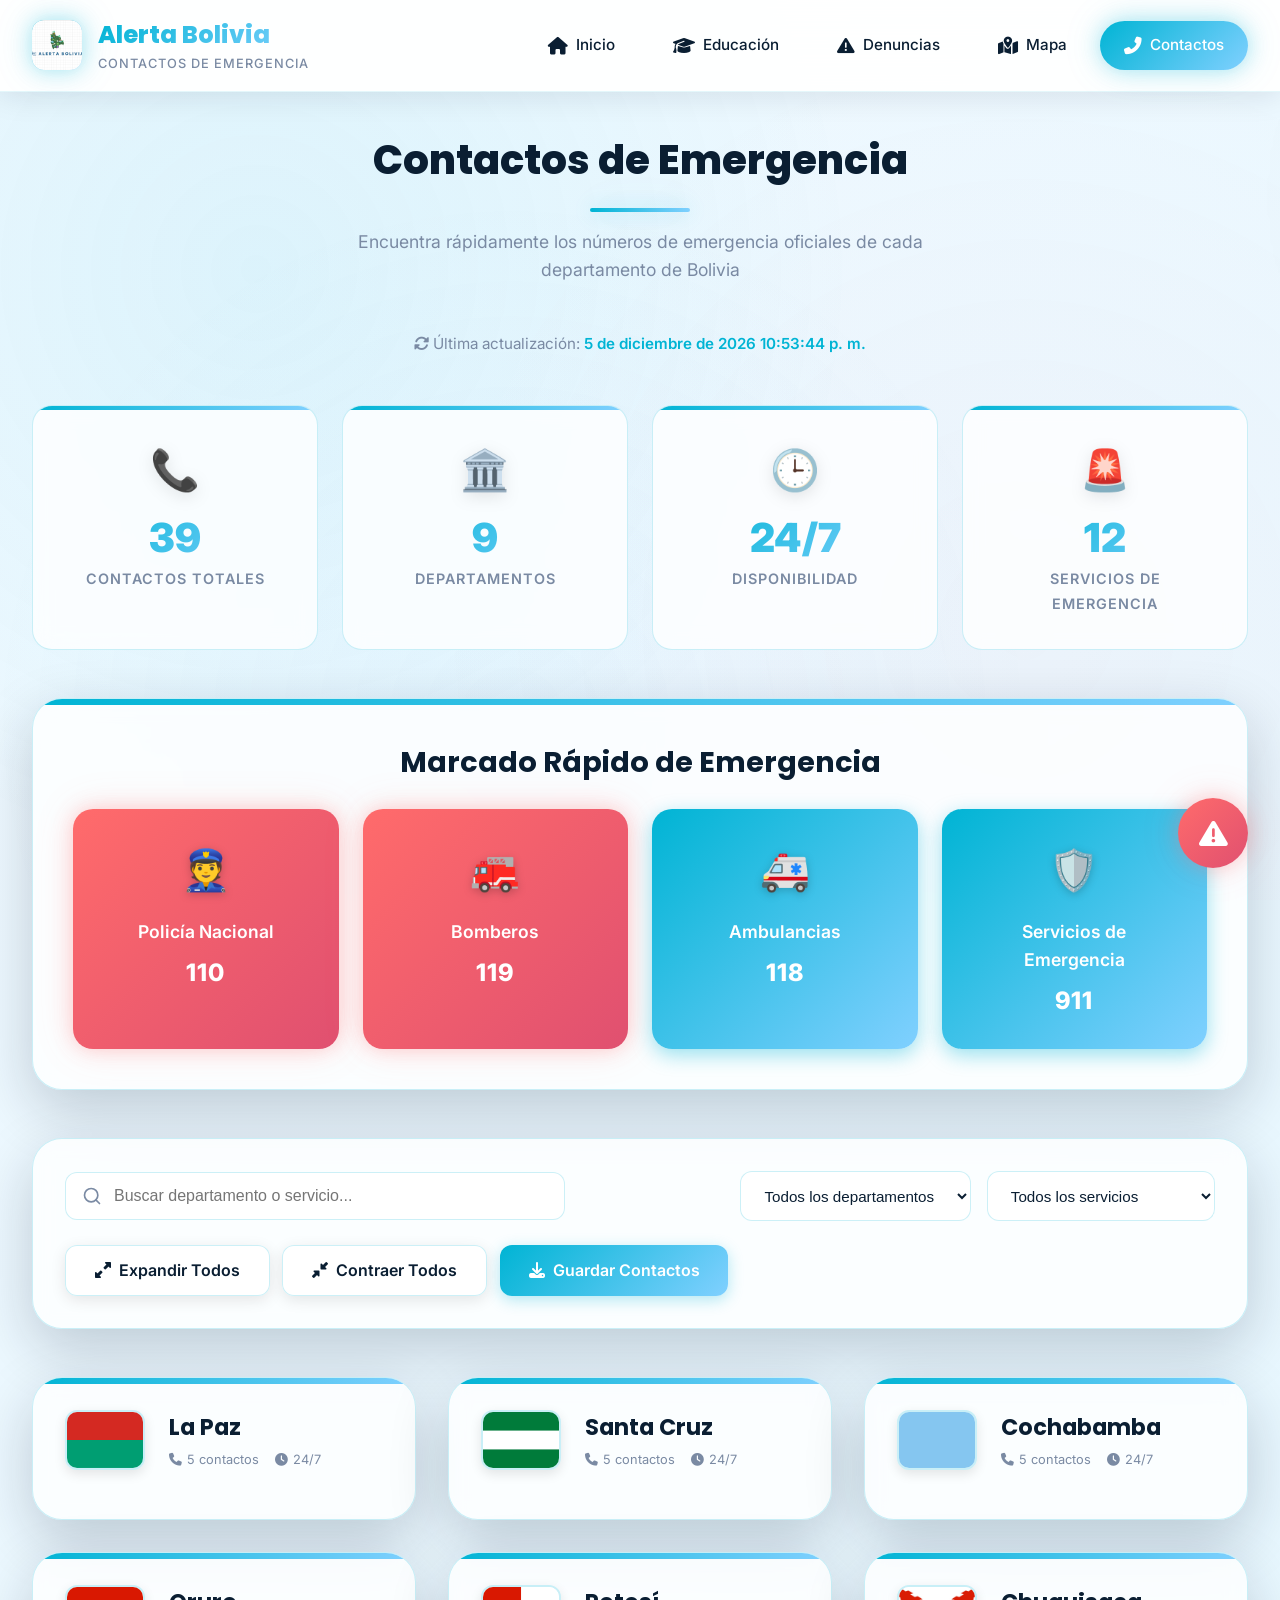
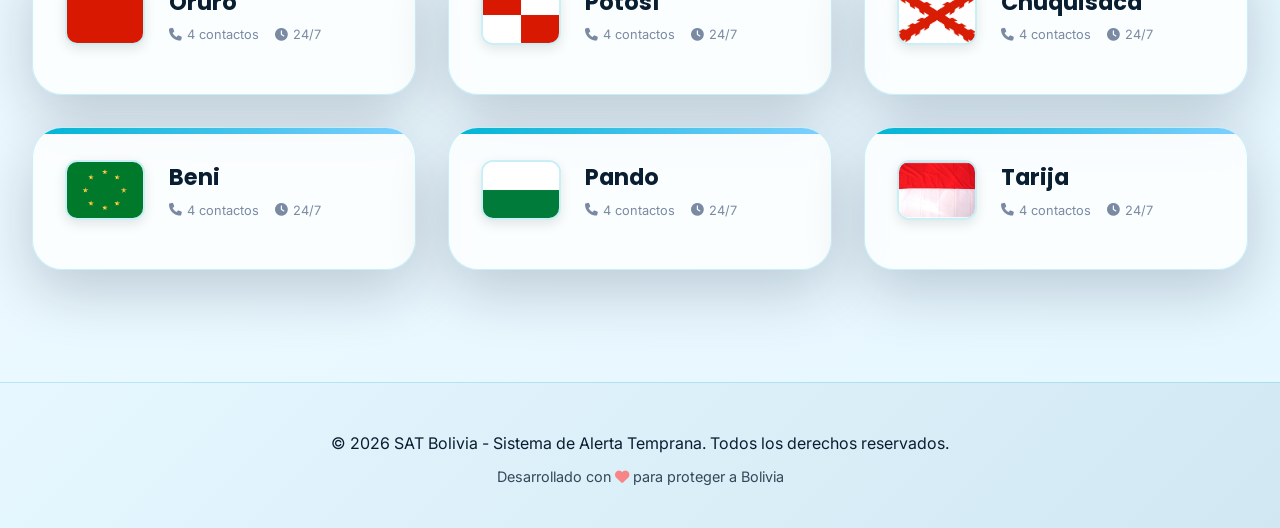
==== commit a0974308: "Update contactos.html" ====
--- a/contactos.html
+++ b/contactos.html
@@ -1346,7 +1346,7 @@
       {
         id: 'la-paz',
         name: 'La Paz',
-        flag: 'banderas/la-paz.jpg',
+        flag: '/la-paz.jpg',
         contacts: [
           { service: 'Policía Departamental', number: '2280-2020', icon: '👮', type: 'policia' },
           { service: 'Bomberos La Paz', number: '231-119', icon: '🚒', type: 'bomberos' },
@@ -1358,7 +1358,7 @@
       {
         id: 'santa-cruz',
         name: 'Santa Cruz',
-        flag: 'banderas/santa-cruz.jpg',
+        flag: '/santa-cruz.jpg',
         contacts: [
           { service: 'Policía Departamental', number: '336-6666', icon: '👮', type: 'policia' },
           { service: 'Bomberos SC', number: '333-119', icon: '🚒', type: 'bomberos' },
@@ -1370,7 +1370,7 @@
       {
         id: 'cochabamba',
         name: 'Cochabamba',
-        flag: 'banderas/cochabamba.jpg',
+        flag: '/cochabamba.jpg',
         contacts: [
           { service: 'Policía Departamental', number: '422-2222', icon: '👮', type: 'policia' },
           { service: 'Bomberos CBBA', number: '422-119', icon: '🚒', type: 'bomberos' },
@@ -1382,7 +1382,7 @@
       {
         id: 'oruro',
         name: 'Oruro',
-        flag: 'banderas/oruro.jpg',
+        flag: '/oruro.jpg',
         contacts: [
           { service: 'Policía Departamental', number: '527-7777', icon: '👮', type: 'policia' },
           { service: 'Bomberos Oruro', number: '527-119', icon: '🚒', type: 'bomberos' },
@@ -1393,7 +1393,7 @@
       {
         id: 'potosi',
         name: 'Potosí',
-        flag: 'banderas/potosi.jpg',
+        flag: '/potosi.jpg',
         contacts: [
           { service: 'Policía Departamental', number: '622-2222', icon: '👮', type: 'policia' },
           { service: 'Bomberos Potosí', number: '622-119', icon: '🚒', type: 'bomberos' },
@@ -1404,7 +1404,7 @@
       {
         id: 'chuquisaca',
         name: 'Chuquisaca',
-        flag: 'banderas/chuquisaca.jpg',
+        flag: '/chuquisaca.jpg',
         contacts: [
           { service: 'Policía Departamental', number: '464-4444', icon: '👮', type: 'policia' },
           { service: 'Bomberos Sucre', number: '464-119', icon: '🚒', type: 'bomberos' },
@@ -1415,7 +1415,7 @@
       {
         id: 'beni',
         name: 'Beni',
-        flag: 'banderas/beni.jpg',
+        flag: '/beni.jpg',
         contacts: [
           { service: 'Policía Departamental', number: '462-2222', icon: '👮', type: 'policia' },
           { service: 'Bomberos Beni', number: '462-119', icon: '🚒', type: 'bomberos' },
@@ -1426,7 +1426,7 @@
       {
         id: 'pando',
         name: 'Pando',
-        flag: 'banderas/pando.jpg',
+        flag: '/pando.jpg',
         contacts: [
           { service: 'Policía Departamental', number: '842-2222', icon: '👮', type: 'policia' },
           { service: 'Bomberos Pando', number: '842-119', icon: '🚒', type: 'bomberos' },
@@ -1437,7 +1437,7 @@
       {
         id: 'tarija',
         name: 'Tarija',
-        flag: 'banderas/tarija.jpg',
+        flag: '/tarija.jpg',
         contacts: [
           { service: 'Policía Departamental', number: '664-4444', icon: '👮', type: 'policia' },
           { service: 'Bomberos Tarija', number: '664-119', icon: '🚒', type: 'bomberos' },
@@ -1964,3 +1964,4 @@
 </script>
 </body>
 </html>
+
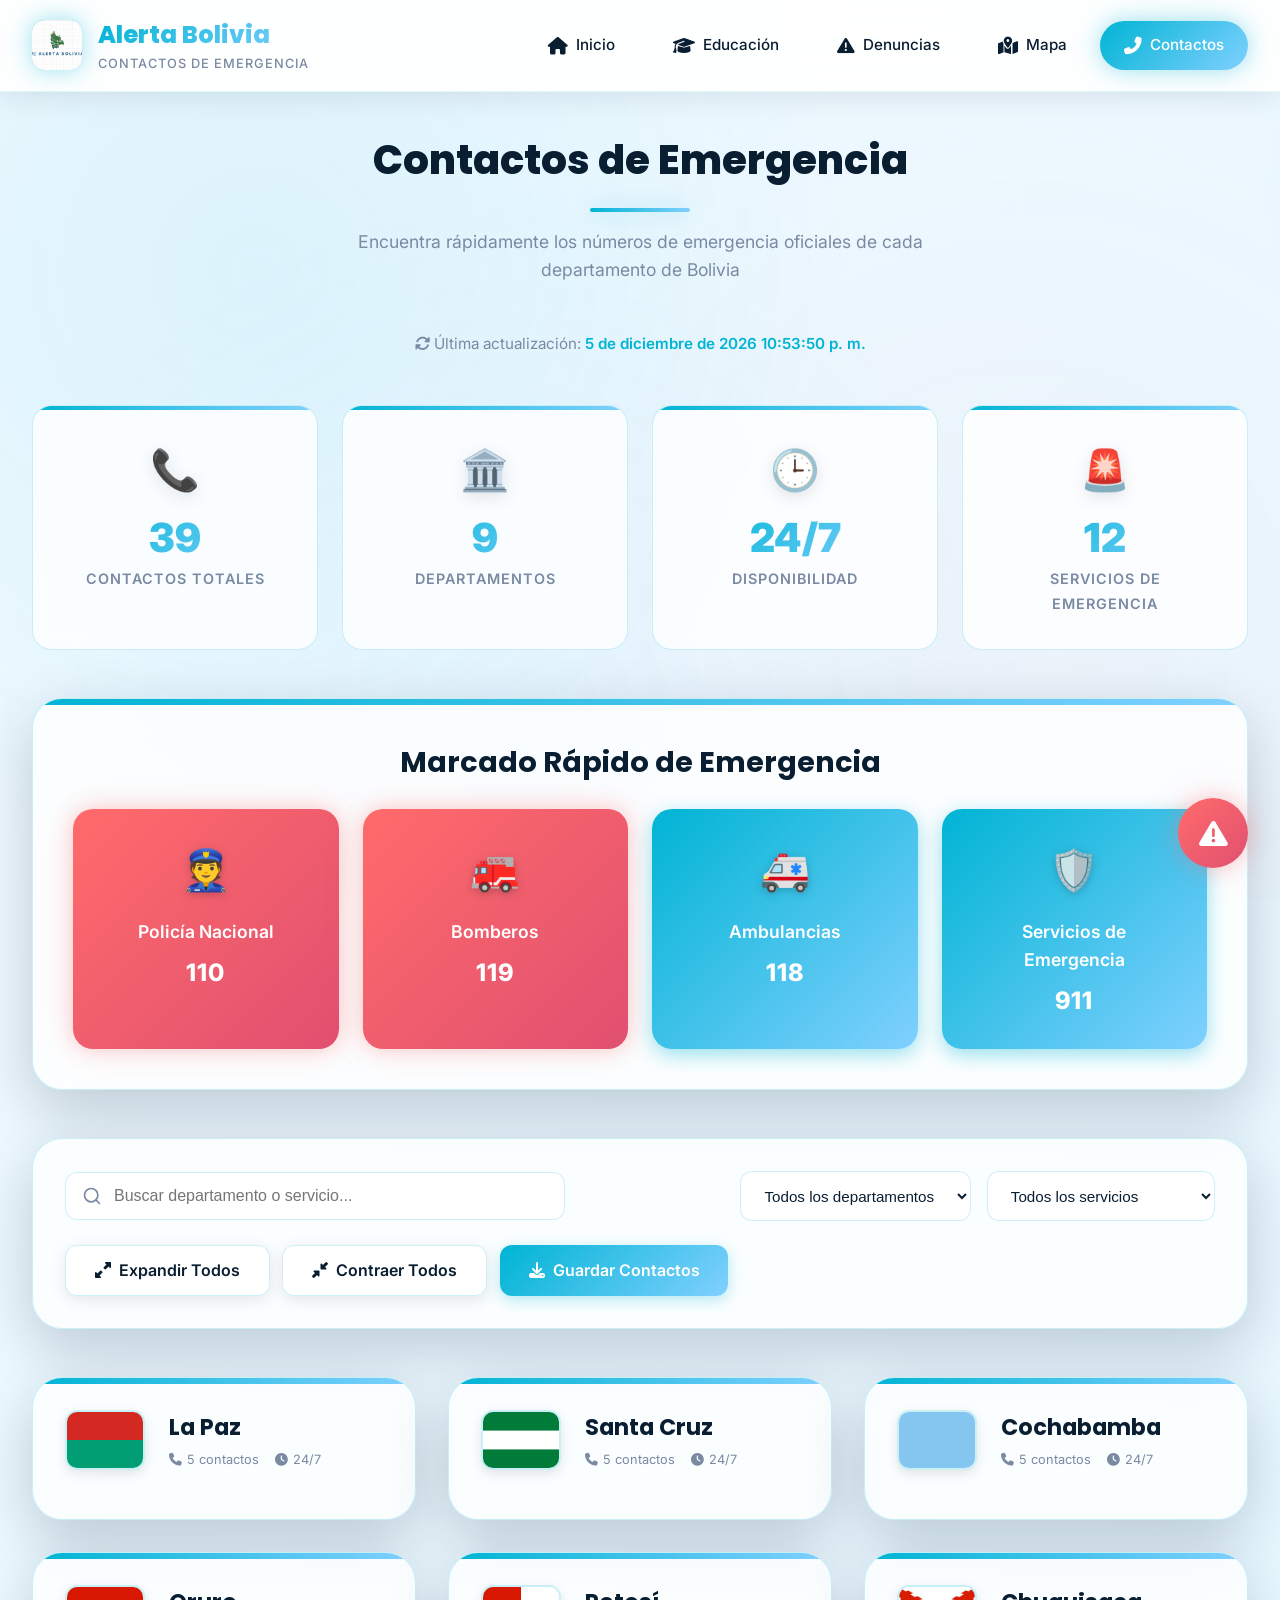
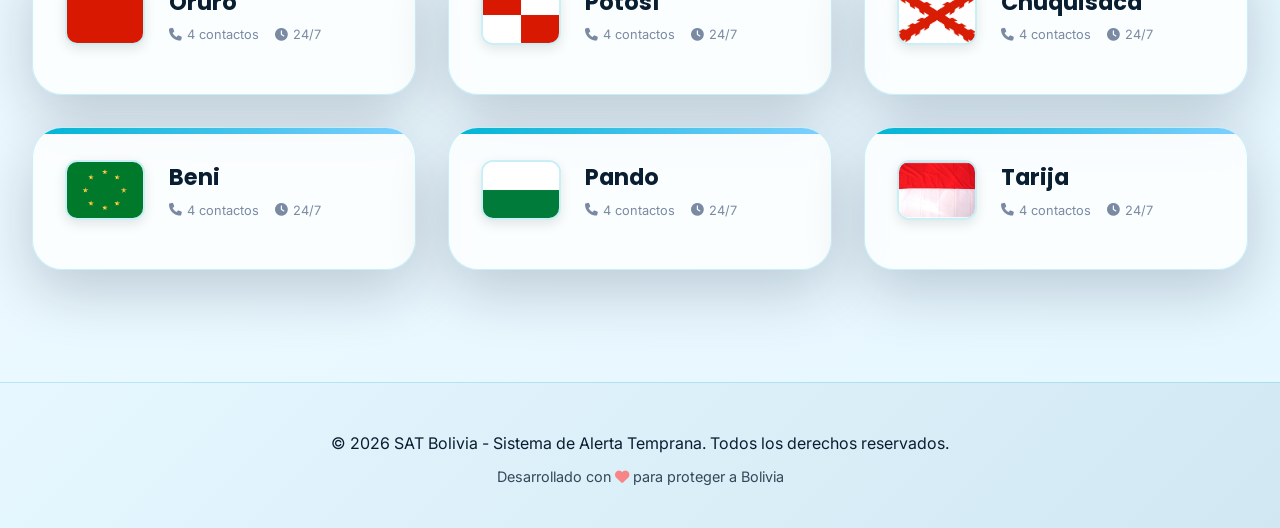
==== commit 34a5024f: "Update print statement to show 'Goodbye World'" ====
--- a/contactos.html
+++ b/contactos.html
@@ -1346,7 +1346,7 @@
       {
         id: 'la-paz',
         name: 'La Paz',
-        flag: '/la-paz.jpg',
+        flag: 'la-paz.jpg',
         contacts: [
           { service: 'Policía Departamental', number: '2280-2020', icon: '👮', type: 'policia' },
           { service: 'Bomberos La Paz', number: '231-119', icon: '🚒', type: 'bomberos' },
@@ -1358,7 +1358,7 @@
       {
         id: 'santa-cruz',
         name: 'Santa Cruz',
-        flag: '/santa-cruz.jpg',
+        flag: 'santa-cruz.jpg',
         contacts: [
           { service: 'Policía Departamental', number: '336-6666', icon: '👮', type: 'policia' },
           { service: 'Bomberos SC', number: '333-119', icon: '🚒', type: 'bomberos' },
@@ -1370,7 +1370,7 @@
       {
         id: 'cochabamba',
         name: 'Cochabamba',
-        flag: '/cochabamba.jpg',
+        flag: 'cochabamba.jpg',
         contacts: [
           { service: 'Policía Departamental', number: '422-2222', icon: '👮', type: 'policia' },
           { service: 'Bomberos CBBA', number: '422-119', icon: '🚒', type: 'bomberos' },
@@ -1382,7 +1382,7 @@
       {
         id: 'oruro',
         name: 'Oruro',
-        flag: '/oruro.jpg',
+        flag: 'oruro.jpg',
         contacts: [
           { service: 'Policía Departamental', number: '527-7777', icon: '👮', type: 'policia' },
           { service: 'Bomberos Oruro', number: '527-119', icon: '🚒', type: 'bomberos' },
@@ -1393,7 +1393,7 @@
       {
         id: 'potosi',
         name: 'Potosí',
-        flag: '/potosi.jpg',
+        flag: 'potosi.jpg',
         contacts: [
           { service: 'Policía Departamental', number: '622-2222', icon: '👮', type: 'policia' },
           { service: 'Bomberos Potosí', number: '622-119', icon: '🚒', type: 'bomberos' },
@@ -1404,7 +1404,7 @@
       {
         id: 'chuquisaca',
         name: 'Chuquisaca',
-        flag: '/chuquisaca.jpg',
+        flag: 'chuquisaca.jpg',
         contacts: [
           { service: 'Policía Departamental', number: '464-4444', icon: '👮', type: 'policia' },
           { service: 'Bomberos Sucre', number: '464-119', icon: '🚒', type: 'bomberos' },
@@ -1415,7 +1415,7 @@
       {
         id: 'beni',
         name: 'Beni',
-        flag: '/beni.jpg',
+        flag: 'beni.jpg',
         contacts: [
           { service: 'Policía Departamental', number: '462-2222', icon: '👮', type: 'policia' },
           { service: 'Bomberos Beni', number: '462-119', icon: '🚒', type: 'bomberos' },
@@ -1426,7 +1426,7 @@
       {
         id: 'pando',
         name: 'Pando',
-        flag: '/pando.jpg',
+        flag: 'pando.jpg',
         contacts: [
           { service: 'Policía Departamental', number: '842-2222', icon: '👮', type: 'policia' },
           { service: 'Bomberos Pando', number: '842-119', icon: '🚒', type: 'bomberos' },
@@ -1437,7 +1437,7 @@
       {
         id: 'tarija',
         name: 'Tarija',
-        flag: '/tarija.jpg',
+        flag: 'tarija.jpg',
         contacts: [
           { service: 'Policía Departamental', number: '664-4444', icon: '👮', type: 'policia' },
           { service: 'Bomberos Tarija', number: '664-119', icon: '🚒', type: 'bomberos' },
@@ -1965,3 +1965,4 @@
 </body>
 </html>
 
+
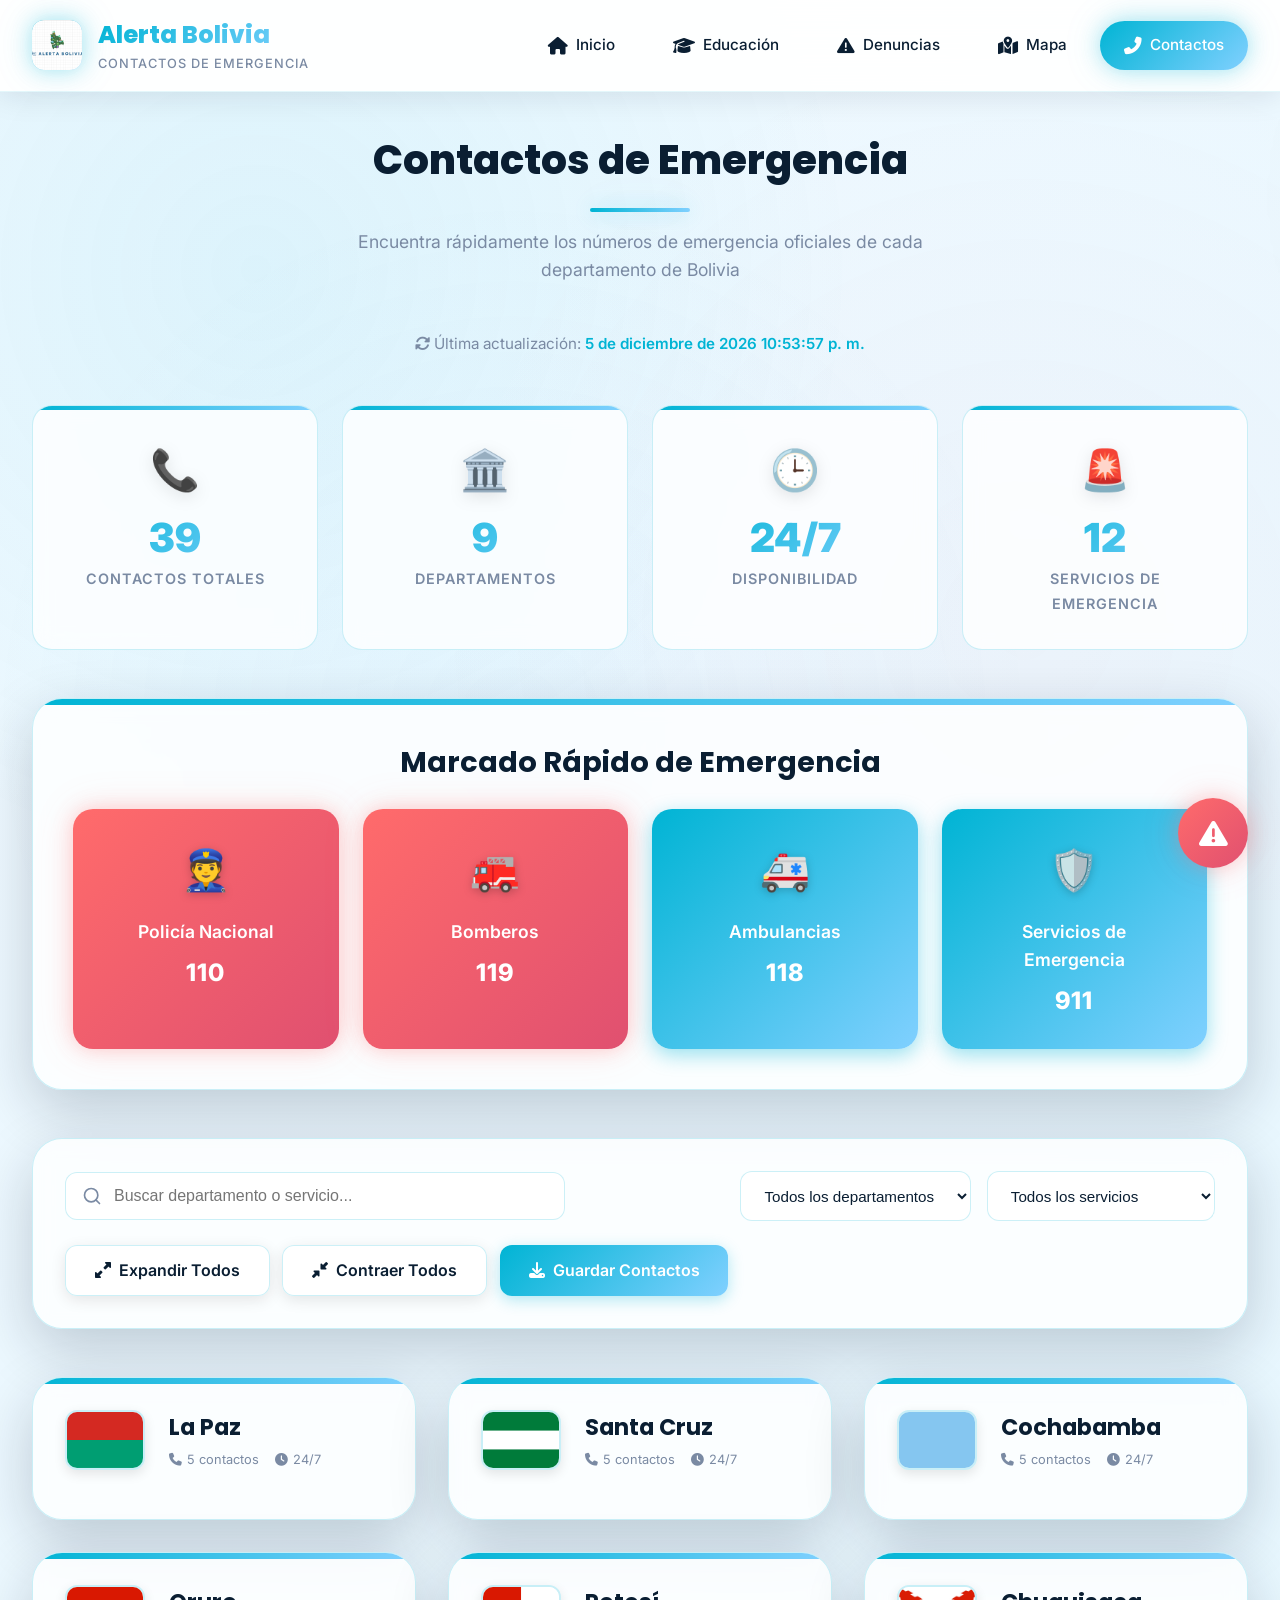
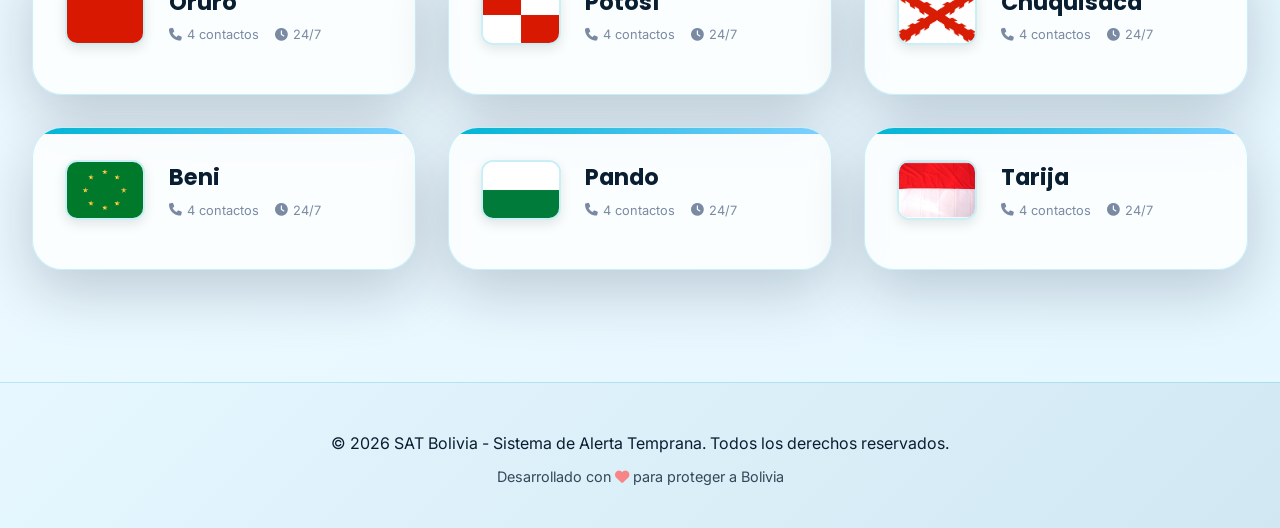
==== commit c36e47f0: "Update contactos.html" ====
--- a/contactos.html
+++ b/contactos.html
@@ -8,8 +8,8 @@
 <meta name="apple-mobile-web-app-capable" content="yes">
 <meta name="apple-mobile-web-app-status-bar-style" content="black-translucent">
 <meta name="description" content="Sistema de Contactos de Emergencia Alerta Bolivia - Números oficiales de emergencia">
-<link rel="icon" type="image/svg+xml" href="data:image/svg+xml,<svg xmlns=%22http://www.w3.org/2000/svg%22 viewBox=%220 0 100 100%22><text y=%22.9em%22 font-size=%2290%22 fill=%22%2300B4D4%22>📞</text></svg>">
-<link rel="apple-touch-icon" href="data:image/svg+xml,<svg xmlns=%22http://www.w3.org/2000/svg%22 viewBox=%220 0 100 100%22><text y=%22.9em%22 font-size=%2290%22 fill=%22%2300B4D4%22>📞</text></svg>">
+<link rel="icon" type="image/jpeg" href="logo.jpg">
+<link rel="apple-touch-icon" href="logo.jpg">
 
 <link rel="manifest" href="./manifest.json">
 
@@ -1966,3 +1966,4 @@
 </html>
 
 
+
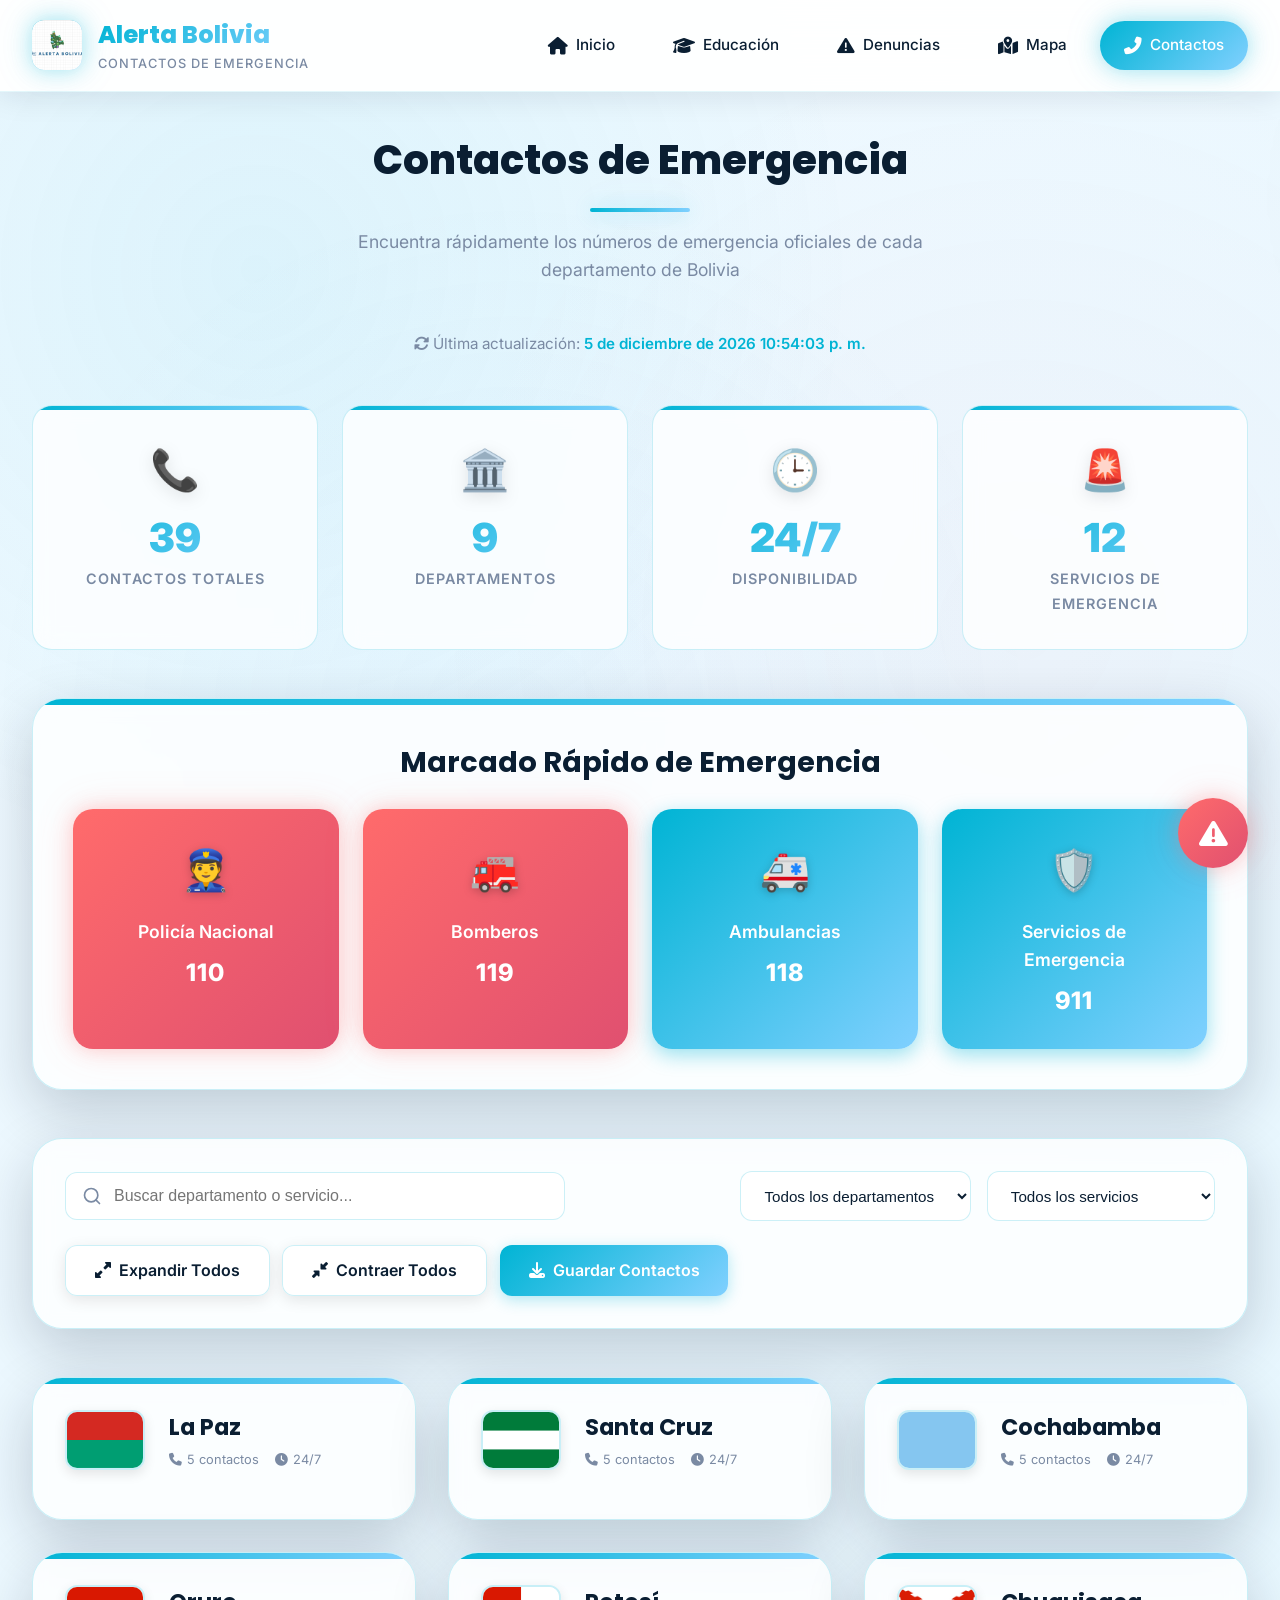
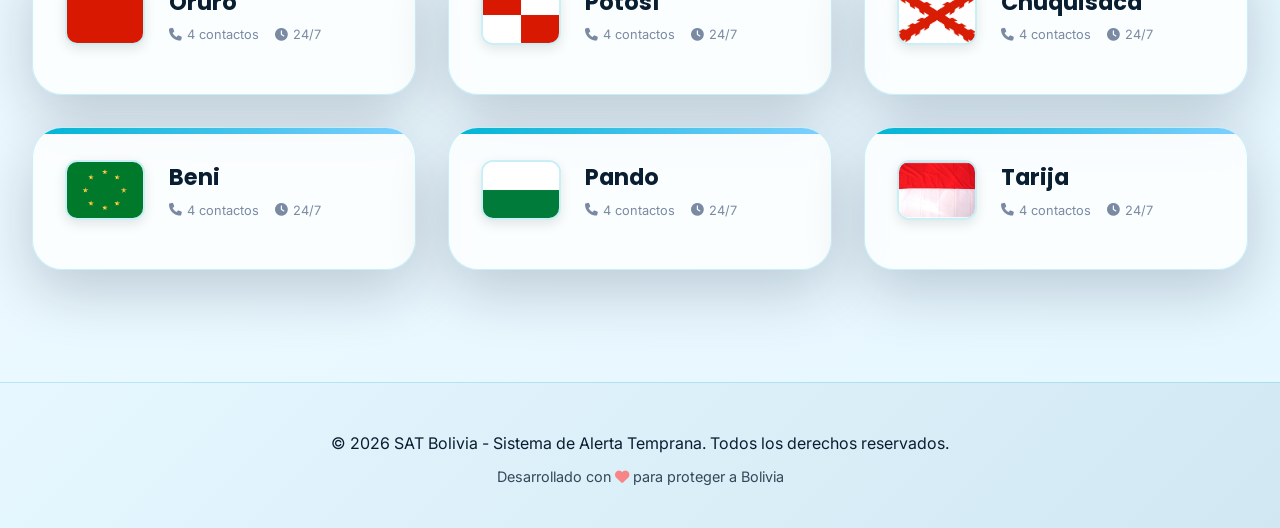
==== commit bb732b6a: "Update contactos.html" ====
--- a/contactos.html
+++ b/contactos.html
@@ -8,8 +8,8 @@
 <meta name="apple-mobile-web-app-capable" content="yes">
 <meta name="apple-mobile-web-app-status-bar-style" content="black-translucent">
 <meta name="description" content="Sistema de Contactos de Emergencia Alerta Bolivia - Números oficiales de emergencia">
-<link rel="icon" type="image/jpeg" href="logo.jpg">
-<link rel="apple-touch-icon" href="logo.jpg">
+ <link rel="icon" type="image/png" href="logo-192x192.png">
+<link rel="apple-touch-icon" href="logo-192x192.png">
 
 <link rel="manifest" href="./manifest.json">
 
@@ -1967,3 +1967,4 @@
 
 
 
+
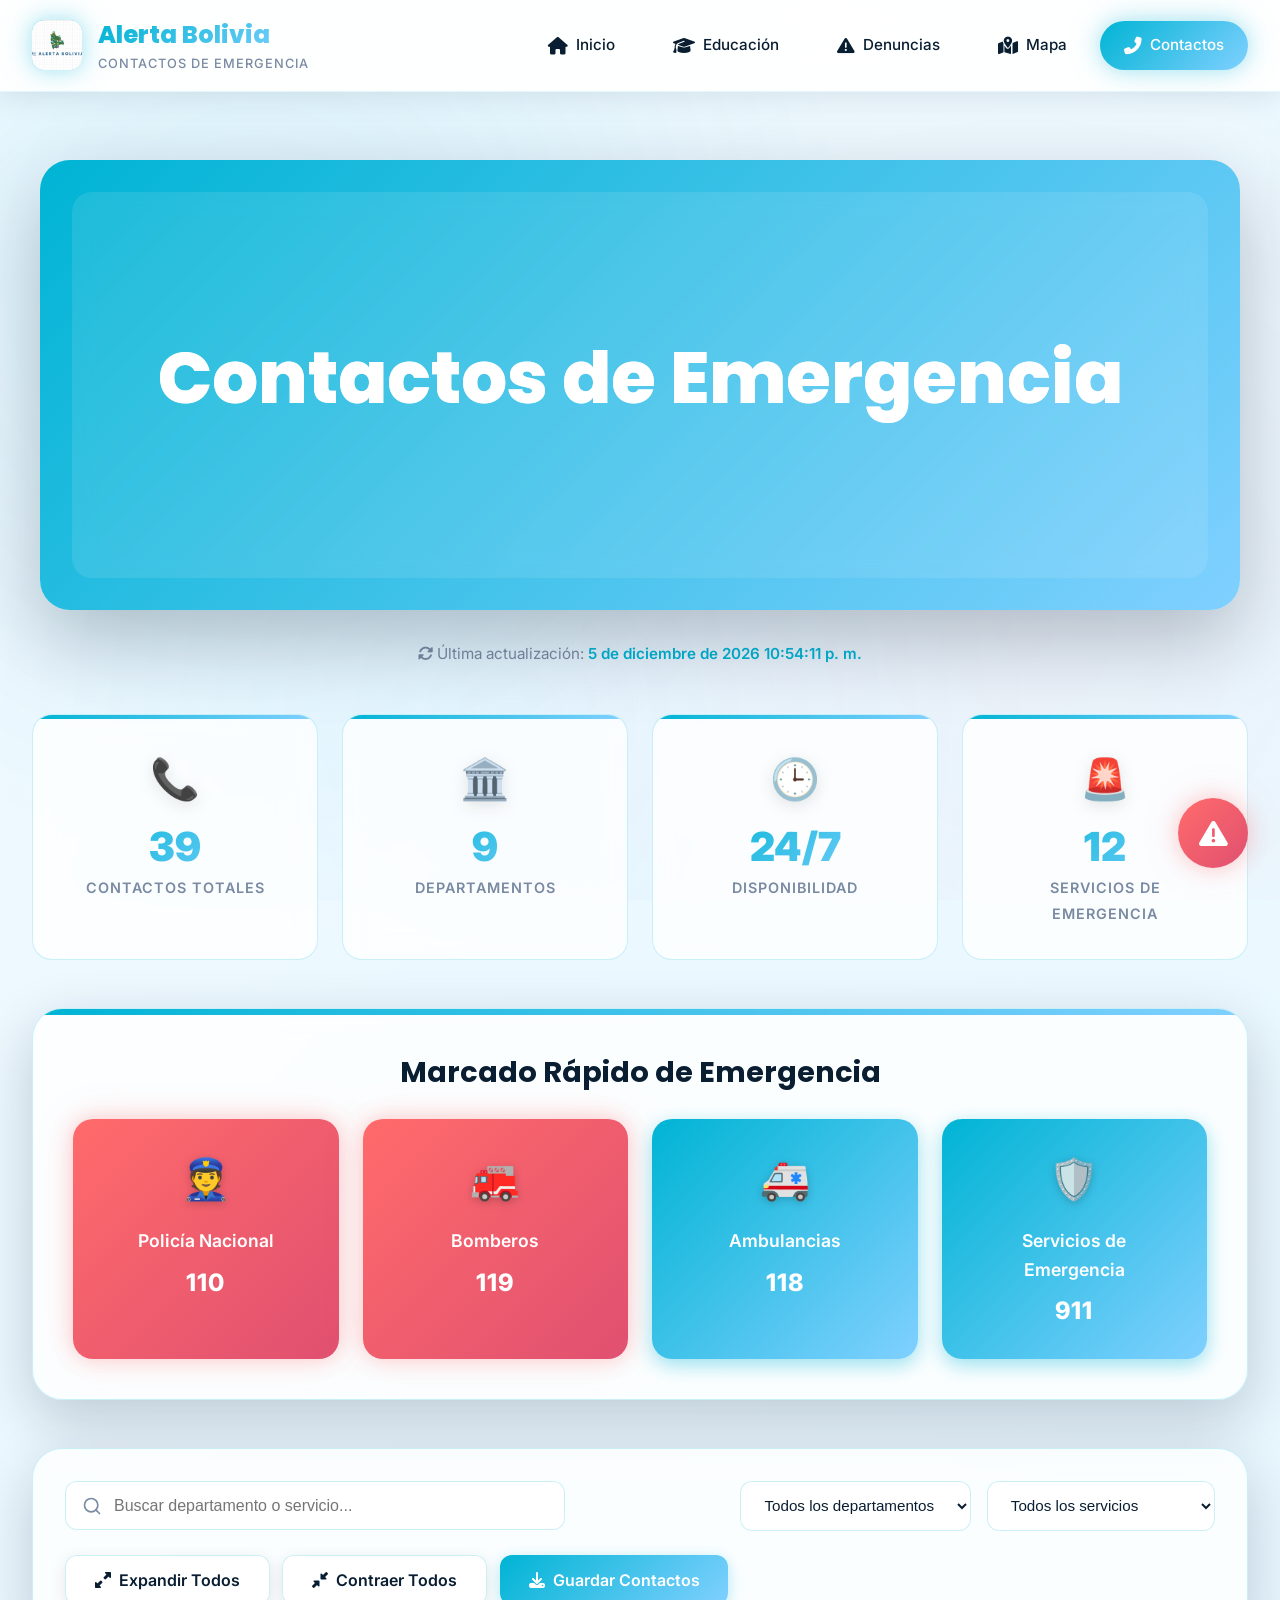
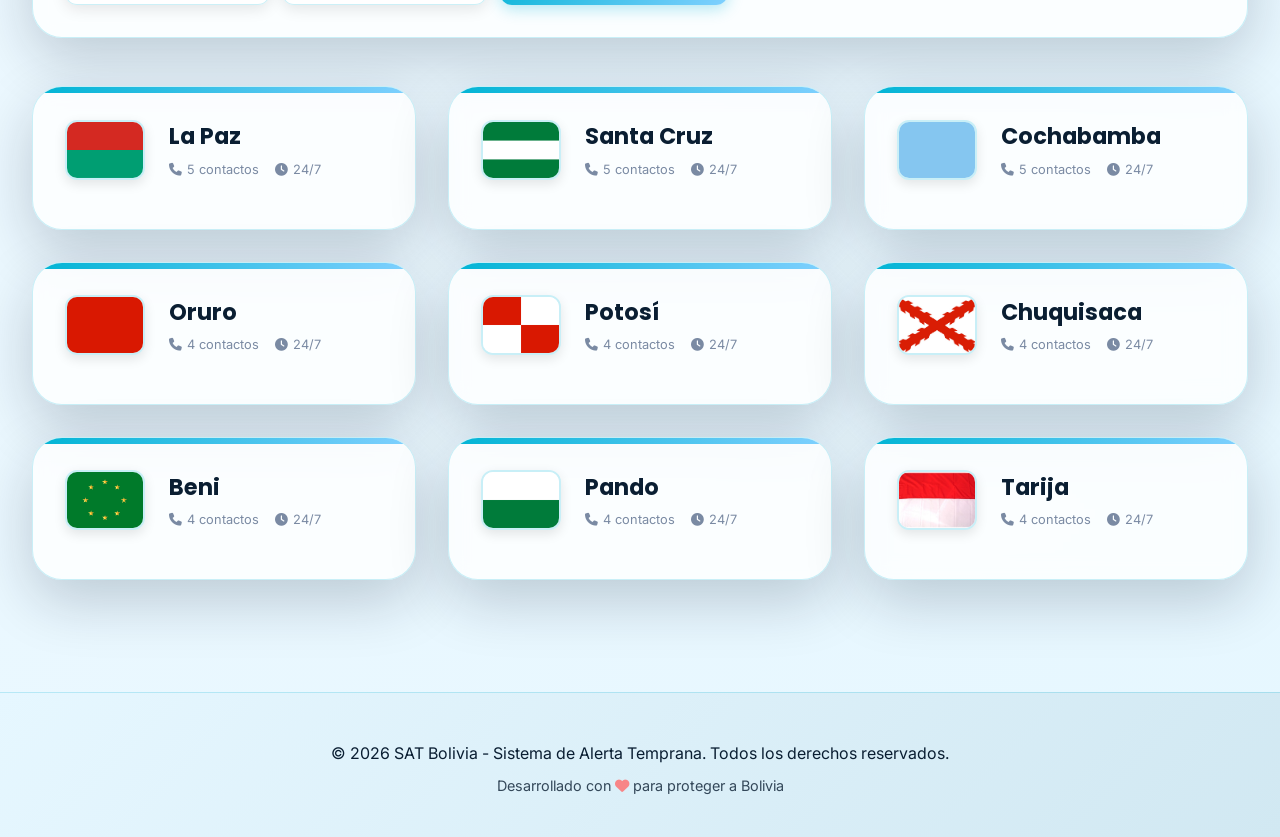
==== commit 464a5a73: "Update contactos.html" ====
--- a/contactos.html
+++ b/contactos.html
@@ -92,6 +92,104 @@
     0% { opacity: 0.6; }
     100% { opacity: 0.8; }
   }
+  .animated-title-section {
+    height: 50vh;
+    min-height: 350px;
+    padding: 2rem;
+    box-sizing: border-box;
+    position: relative;
+    margin: 2rem auto;
+    max-width: 1200px;
+    border-radius: var(--border-radius-lg);
+    overflow: hidden;
+    background: linear-gradient(135deg, var(--primary), var(--secondary));
+    box-shadow: var(--shadow-xl);
+    display: flex;
+    align-items: center;
+    justify-content: center;
+  }
+  .animated-title-container {
+    width: 100%;
+    height: 100%;
+    display: flex;
+    align-items: center;
+    justify-content: center;
+    position: relative;
+    border-radius: var(--border-radius);
+    backdrop-filter: blur(10px);
+    background: rgba(255, 255, 255, 0.1);
+    overflow: hidden;
+  }
+  .animated-title {
+    font-family: 'Poppins', sans-serif;
+    font-size: clamp(2.5rem, 6vw, 4.5rem);
+    font-weight: 800;
+    color: transparent;
+    position: relative;
+    cursor: pointer;
+    text-align: center;
+    width: 100%;
+    height: 120px;
+    overflow: hidden;
+    padding: 0;
+    margin: 0;
+  }
+  .animated-title span {
+    display: block;
+    position: absolute;
+    width: 100%;
+    height: 50%;
+    overflow: visible;
+  }
+  .animated-title span:first-child {
+    top: 0;
+    display: flex;
+    align-items: flex-end;
+    justify-content: center;
+    z-index: 1;
+  }
+  .animated-title span:last-child {
+    bottom: 0;
+    display: flex;
+    align-items: flex-start;
+    justify-content: center;
+    z-index: 1;
+  }
+  .animated-title span:first-child::before,
+  .animated-title span:last-child::before {
+    content: attr(data-text);
+    font-family: 'Poppins', sans-serif;
+    font-weight: 800;
+    font-size: clamp(2.5rem, 6vw, 4.5rem);
+    transition: all 0.6s cubic-bezier(0.68, -0.55, 0.27, 1.55);
+    line-height: 1;
+    white-space: nowrap;
+    position: absolute;
+    width: 100%;
+  }
+  .animated-title span:first-child::before {
+    color: white;
+    transform: translateX(0) translateY(0.4em);
+  }
+  .animated-title span:last-child::before {
+    color: rgba(255, 255, 255, 0.7);
+    transform: translateX(0) translateY(-0.6em);
+  }
+  .animated-title:hover span:first-child::before {
+    transform: translateX(-30px) translateY(0.4em);
+    transition-delay: 0.1s;
+  }
+  .animated-title:hover span:last-child::before {
+    transform: translateX(30px) translateY(-0.6em);
+    color: rgba(255, 255, 255, 0.5);
+    transition-delay: 0.1s;
+  }
+  .animated-title:not(:hover) span:first-child::before {
+    transition: transform 0.8s cubic-bezier(0.175, 0.885, 0.32, 1.275);
+  }
+  .animated-title:not(:hover) span:last-child::before {
+    transition: transform 0.8s cubic-bezier(0.175, 0.885, 0.32, 1.275), color 0.4s ease;
+  }
   .header {
     position: fixed;
     top: 0;
@@ -1027,27 +1125,23 @@
     font-size: 0.9rem;
   }
   @media (max-width: 1200px) {
-    .page-title { font-size: 2.2rem; }
     .main { padding: 7rem 2rem 3rem; }
     .contacts-grid { grid-template-columns: repeat(2, 1fr); }
-  }
-
+    .animated-title-section { height: 45vh; }
+  }
   @media (max-width: 992px) {
     .header {
       flex-direction: column;
       gap: 1rem;
       padding: 1rem;
     }
-    
     .nav-menu {
       flex-wrap: wrap;
       justify-content: center;
     }
-    
     .contacts-grid { grid-template-columns: 1fr; }
     .quick-dial-grid { grid-template-columns: repeat(2, 1fr); }
     .controls-container { flex-direction: column; align-items: stretch; }
-    
     .emergency-btn {
       bottom: 1.5rem;
       right: 1.5rem;
@@ -1055,48 +1149,83 @@
       height: 60px;
       font-size: 1.6rem;
     }
-  }
-
+    .animated-title-section { height: 40vh; }
+    .animated-title span:first-child::before {
+      transform: translateX(-20px) translateY(0.4em);
+    }
+    .animated-title span:last-child::before {
+      transform: translateX(20px) translateY(-0.6em);
+    }
+    .animated-title:hover span:first-child::before {
+      transform: translateX(0) translateY(0.4em);
+    }
+    .animated-title:hover span:last-child::before {
+      transform: translateX(0) translateY(-0.6em);
+    }
+  }
   @media (max-width: 768px) {
-    .page-title { font-size: 2rem; }
     .main { padding: 6rem 1rem 2rem; }
-    
     .stats-overview {
       grid-template-columns: repeat(2, 1fr);
       gap: 1rem;
     }
-    
     .quick-dial-grid { grid-template-columns: 1fr; }
     .search-group, .filter-group { width: 100%; }
     .quick-actions { justify-content: center; }
-    
     .card-header {
       flex-direction: column;
       text-align: center;
       gap: 1rem;
     }
-    
     .flag-container {
       width: 100px;
       height: 75px;
     }
-    
     .modal-content { width: 95%; }
-    
     .notification-toast {
       right: 20px;
       left: 20px;
       max-width: none;
     }
-  }
-
+    .animated-title-section { 
+      height: 35vh; 
+      padding: 1rem;
+      min-height: 300px;
+    }
+    .animated-title span:first-child::before {
+      transform: translateX(-15px) translateY(0.4em);
+    }
+    .animated-title span:last-child::before {
+      transform: translateX(15px) translateY(-0.6em);
+    }
+    .animated-title:hover span:first-child::before {
+      transform: translateX(0) translateY(0.4em);
+    }
+    .animated-title:hover span:last-child::before {
+      transform: translateX(0) translateY(-0.6em);
+    }
+  }
   @media (max-width: 480px) {
-    .page-title { font-size: 1.8rem; }
     .stats-overview { grid-template-columns: 1fr; }
     .contacts-grid { grid-template-columns: 1fr; }
     .call-options { flex-direction: column; }
-  }
-
+    .animated-title-section { 
+      height: 30vh; 
+      min-height: 250px;
+    }
+    .animated-title span:first-child::before {
+      transform: translateX(-10px) translateY(0.4em);
+    }
+    .animated-title span:last-child::before {
+      transform: translateX(10px) translateY(-0.6em);
+    }
+    .animated-title:hover span:first-child::before {
+      transform: translateX(0) translateY(0.4em);
+    }
+    .animated-title:hover span:last-child::before {
+      transform: translateX(0) translateY(-0.6em);
+    }
+  }
   @media (prefers-reduced-motion: reduce) {
     * {
       animation-duration: 0.01ms !important;
@@ -1107,23 +1236,19 @@
   ::-webkit-scrollbar {
     width: 10px;
   }
-
   ::-webkit-scrollbar-track {
     background: #E6F7FF;
   }
-
   ::-webkit-scrollbar-thumb {
     background: linear-gradient(135deg, var(--primary), var(--secondary));
     border-radius: 5px;
   }
-
   ::-webkit-scrollbar-thumb:hover {
     background: linear-gradient(135deg, var(--primary-light), var(--secondary-dark));
   }
 </style>
 </head>
 <body>
-
 <header class="header" id="header">
   <div class="logo-container" onclick="window.location.href='index.html'">
     <div class="logo-img">
@@ -1134,7 +1259,6 @@
       <div class="logo-subtitle">Contactos de Emergencia</div>
     </div>
   </div>
-  
   <nav class="nav-menu">
     <a href="index.html" class="nav-link">
       <i class="fas fa-home"></i> Inicio
@@ -1153,17 +1277,19 @@
     </a>
   </nav>
 </header>
-
 <main class="main">
-  <h1 class="page-title">Contactos de Emergencia</h1>
-  <p class="page-subtitle">Encuentra rápidamente los números de emergencia oficiales de cada departamento de Bolivia</p>
-  
+  <section class="animated-title-section">
+    <article class="animated-title-container">
+      <h1 class="animated-title">
+        <span data-text="Contactos de Emergencia"></span>
+        <span data-text="Contactos de Emergencia"></span>
+      </h1>
+    </article>
+  </section>
   <div class="last-update">
     <i class="fas fa-sync-alt"></i> Última actualización: 
     <span class="highlight" id="lastUpdateTime">Cargando...</span>
   </div>
-
-  <!-- Stats Overview -->
   <div class="stats-overview">
     <div class="stat-card">
       <div class="stat-icon">📞</div>
@@ -1211,12 +1337,10 @@
       </div>
     </div>
   </section>
-  
   <div class="controls-container">
     <div class="search-group">
       <input type="text" class="search-input" id="search-input" placeholder="Buscar departamento o servicio...">
     </div>
-    
     <div class="filter-group">
       <select class="filter-select" id="department-filter">
         <option value="all">Todos los departamentos</option>
@@ -1230,7 +1354,6 @@
         <option value="pando">Pando</option>
         <option value="tarija">Tarija</option>
       </select>
-      
       <select class="filter-select" id="service-filter">
         <option value="all">Todos los servicios</option>
         <option value="policia">Policía</option>
@@ -1239,7 +1362,6 @@
         <option value="hospital">Hospital</option>
       </select>
     </div>
-    
     <div class="quick-actions">
       <button class="btn btn-secondary" id="expand-all-btn">
         <i class="fas fa-expand-alt"></i> Expandir Todos
@@ -1254,7 +1376,6 @@
   </div>
   <div class="contacts-grid" id="contacts-container">
   </div>
-
   <div class="no-results" id="noResults">
     No se encontraron contactos que coincidan con tu búsqueda.
   </div>
@@ -1295,7 +1416,6 @@
   <div class="notification-title" id="toastTitle">Éxito</div>
   <div class="notification-message" id="toastMessage">Operación completada correctamente</div>
 </div>
-
 <footer class="footer">
   <div class="footer-content">
     <p>© 2026 SAT Bolivia - Sistema de Alerta Temprana. Todos los derechos reservados.</p>
@@ -1896,6 +2016,18 @@
   });
 }
 document.addEventListener('DOMContentLoaded', function() {
+  const titleSection = document.querySelector('.animated-title-section');
+  if (titleSection) {
+    titleSection.style.opacity = '0';
+    titleSection.style.transform = 'translateY(30px)';
+    titleSection.style.transition = 'opacity 0.8s ease, transform 0.8s ease';
+    
+    setTimeout(() => {
+      titleSection.style.opacity = '1';
+      titleSection.style.transform = 'translateY(0)';
+    }, 300);
+  }
+  
   window.sistemaContactos = new SistemaContactos();
   const observerOptions = {
     threshold: 0.1,
@@ -1968,3 +2100,4 @@
 
 
 
+
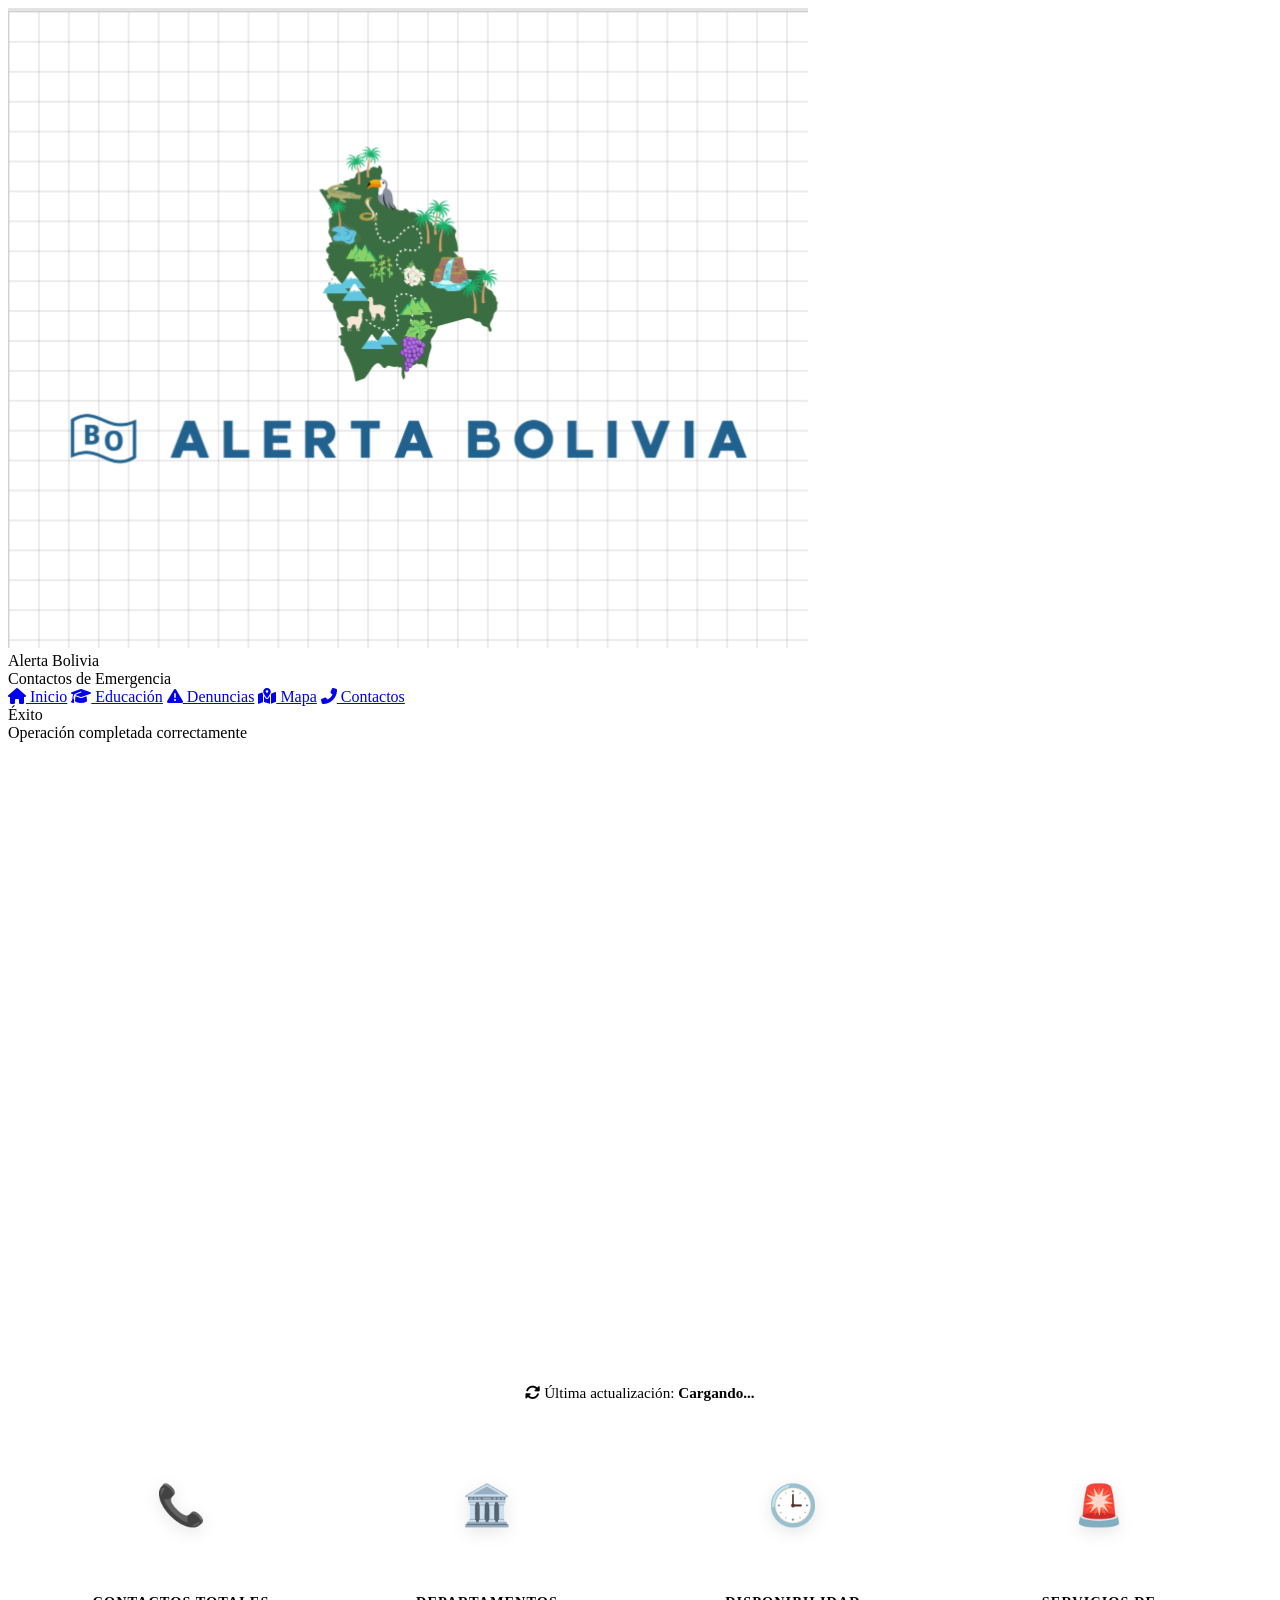
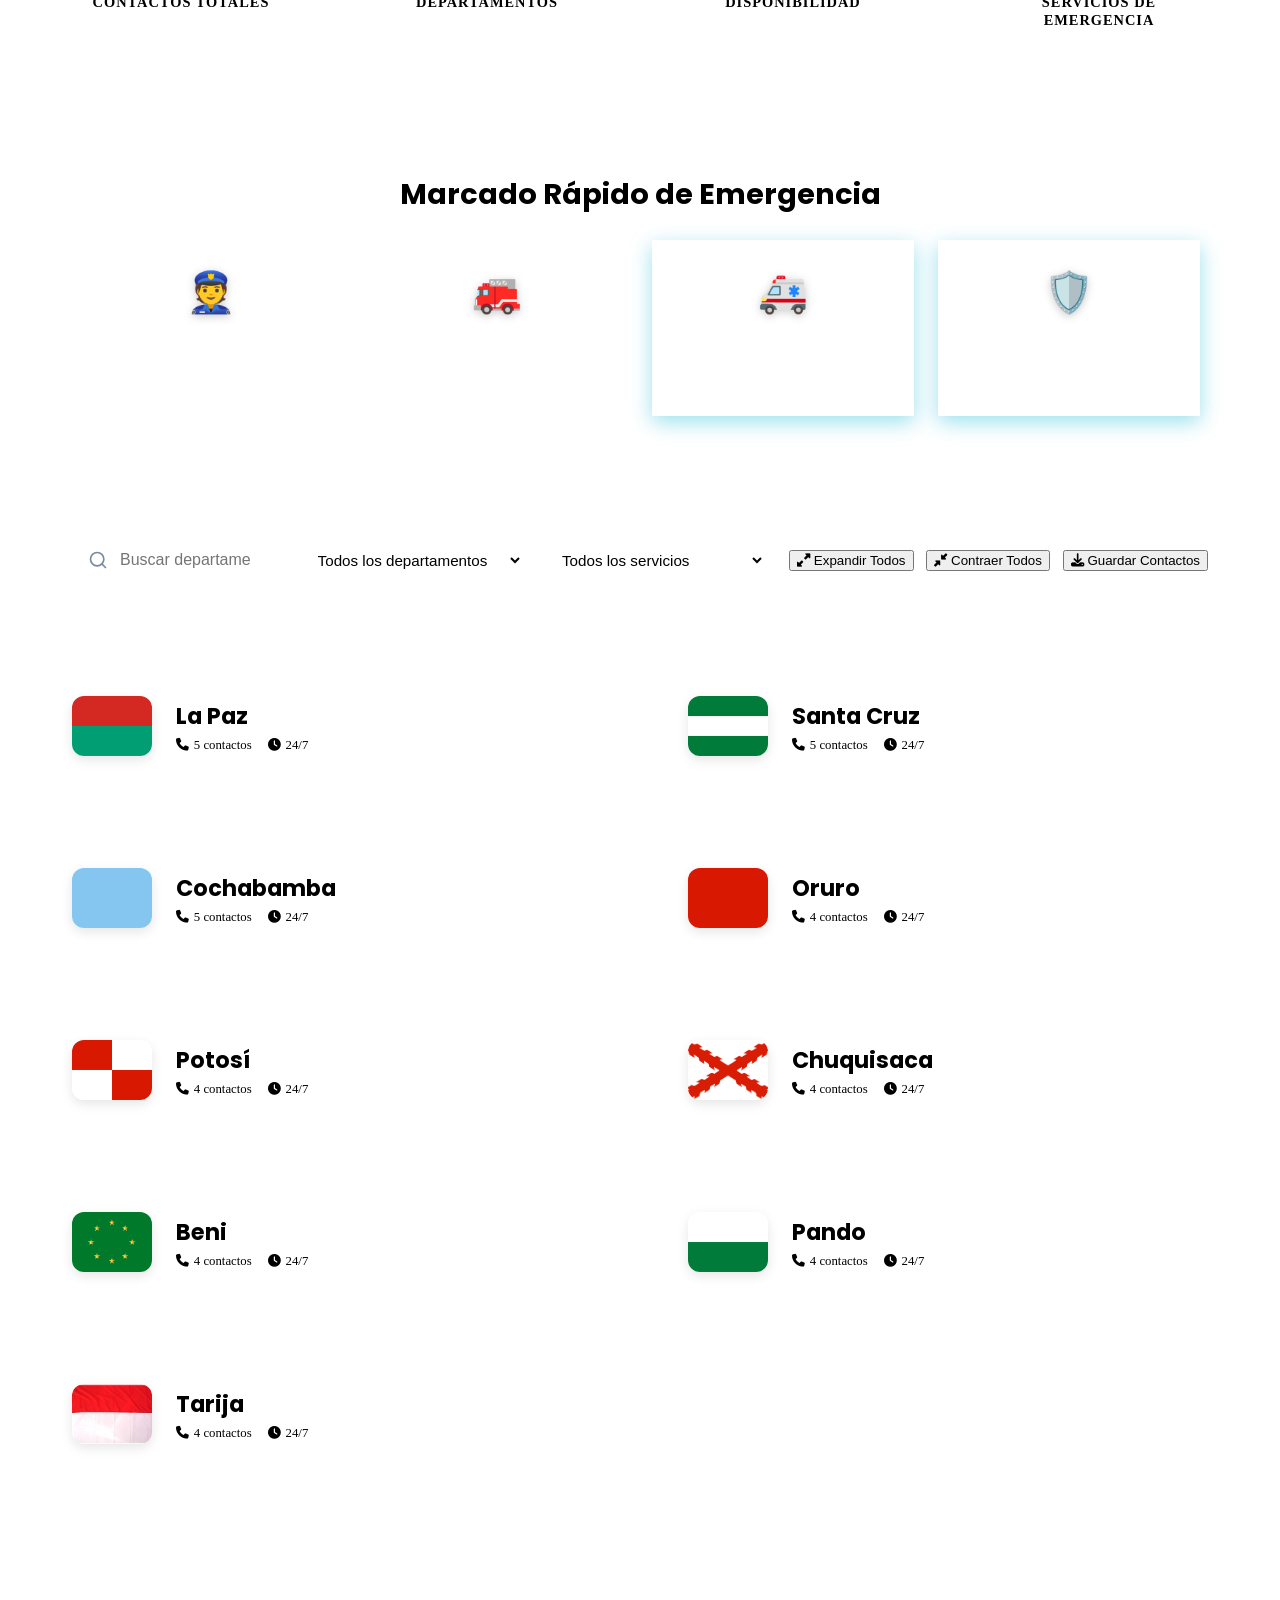
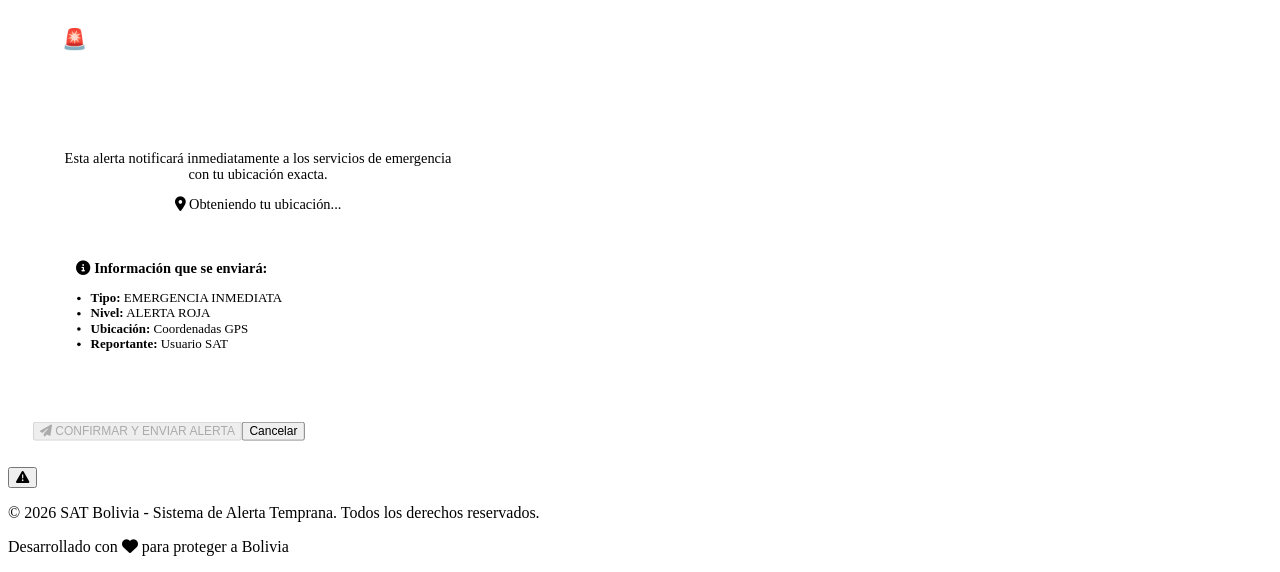
==== commit 3748d7ab: "Update contactos.html" ====
--- a/contactos.html
+++ b/contactos.html
@@ -1,2103 +1,1547 @@
 <!DOCTYPE html>
 <html lang="es">
+
 <head>
-<meta charset="UTF-8">
-<meta name="viewport" content="width=device-width, initial-scale=1.0">
-<title>Contactos de Emergencia - Alerta Bolivia</title>
-<meta name="theme-color" content="#00B4D4">
-<meta name="apple-mobile-web-app-capable" content="yes">
-<meta name="apple-mobile-web-app-status-bar-style" content="black-translucent">
-<meta name="description" content="Sistema de Contactos de Emergencia Alerta Bolivia - Números oficiales de emergencia">
- <link rel="icon" type="image/png" href="logo-192x192.png">
-<link rel="apple-touch-icon" href="logo-192x192.png">
-
-<link rel="manifest" href="./manifest.json">
-
-
-<link href="https://fonts.googleapis.com/css2?family=Inter:wght@300;400;500;600;700;800&family=Poppins:wght@700;800;900&display=swap" rel="stylesheet">
-
-<link rel="stylesheet" href="https://cdnjs.cloudflare.com/ajax/libs/font-awesome/6.4.0/css/all.min.css">
-<style>
-  :root {
-    --primary: #00B4D4;
-    --primary-dark: #0096B4;
-    --primary-light: #5AC8E8;
-    --secondary: #80D0FF;
-    --secondary-dark: #5AB8E0;
-    --accent: #FF6B8B;
-    --accent-dark: #E05070;
-    --success: #4CD964;
-    --success-dark: #38C050;
-    --warning: #FFB347;
-    --warning-dark: #E09B3D;
-    --danger: #FF6B6B;
-    --danger-dark: #E05050;
-    --dark: #0A1E32;
-    --darker: #051525;
-    --dark-light: #1E3A5F;
-    --light: #F0F9FF;
-    --light-dark: #D1E8F2;
-    --gray: #7A8AA3;
-    --gray-dark: #5A6A83;
-    --glass: rgba(255, 255, 255, 0.1);
-    --glass-light: rgba(255, 255, 255, 0.15);
-    --glass-border: rgba(0, 180, 212, 0.2);
-    --neon-glow: 0 0 20px rgba(0, 180, 212, 0.3), 0 0 40px rgba(0, 180, 212, 0.15);
-    --neon-glow-danger: 0 0 20px rgba(255, 107, 107, 0.3), 0 0 40px rgba(255, 107, 107, 0.15);
-    --shadow-lg: 0 20px 60px rgba(0, 20, 40, 0.2);
-    --shadow-xl: 0 30px 80px rgba(0, 20, 40, 0.25);
-    --transition-smooth: all 0.4s cubic-bezier(0.175, 0.885, 0.32, 1.275);
-    --transition-fast: all 0.2s ease;
-    --border-radius: 20px;
-    --border-radius-lg: 30px;
-    --border-radius-sm: 12px;
-  }
-  * {
-    margin: 0;
-    padding: 0;
-    box-sizing: border-box;
-  }
-
-  html {
-    scroll-behavior: smooth;
-    font-size: 16px;
-  }
-
-  body {
-    font-family: 'Inter', -apple-system, BlinkMacSystemFont, 'Segoe UI', sans-serif;
-    background: linear-gradient(135deg, #F0F9FF 0%, #E6F7FF 100%);
-    color: var(--dark);
-    line-height: 1.6;
-    min-height: 100vh;
-    overflow-x: hidden;
-    position: relative;
-  }
-
-  body::before {
-    content: '';
-    position: fixed;
-    top: 0;
-    left: 0;
-    width: 100%;
-    height: 100%;
-    background: 
-      radial-gradient(circle at 20% 30%, rgba(0, 180, 212, 0.08) 0%, transparent 50%),
-      radial-gradient(circle at 80% 70%, rgba(255, 107, 139, 0.04) 0%, transparent 50%),
-      radial-gradient(circle at 40% 80%, rgba(128, 208, 255, 0.06) 0%, transparent 50%);
-    z-index: -1;
-    animation: backgroundPulse 20s ease-in-out infinite alternate;
-  }
-
-  @keyframes backgroundPulse {
-    0% { opacity: 0.6; }
-    100% { opacity: 0.8; }
-  }
-  .animated-title-section {
-    height: 50vh;
-    min-height: 350px;
-    padding: 2rem;
-    box-sizing: border-box;
-    position: relative;
-    margin: 2rem auto;
-    max-width: 1200px;
-    border-radius: var(--border-radius-lg);
-    overflow: hidden;
-    background: linear-gradient(135deg, var(--primary), var(--secondary));
-    box-shadow: var(--shadow-xl);
-    display: flex;
-    align-items: center;
-    justify-content: center;
-  }
-  .animated-title-container {
-    width: 100%;
-    height: 100%;
-    display: flex;
-    align-items: center;
-    justify-content: center;
-    position: relative;
-    border-radius: var(--border-radius);
-    backdrop-filter: blur(10px);
-    background: rgba(255, 255, 255, 0.1);
-    overflow: hidden;
-  }
-  .animated-title {
-    font-family: 'Poppins', sans-serif;
-    font-size: clamp(2.5rem, 6vw, 4.5rem);
-    font-weight: 800;
-    color: transparent;
-    position: relative;
-    cursor: pointer;
-    text-align: center;
-    width: 100%;
-    height: 120px;
-    overflow: hidden;
-    padding: 0;
-    margin: 0;
-  }
-  .animated-title span {
-    display: block;
-    position: absolute;
-    width: 100%;
-    height: 50%;
-    overflow: visible;
-  }
-  .animated-title span:first-child {
-    top: 0;
-    display: flex;
-    align-items: flex-end;
-    justify-content: center;
-    z-index: 1;
-  }
-  .animated-title span:last-child {
-    bottom: 0;
-    display: flex;
-    align-items: flex-start;
-    justify-content: center;
-    z-index: 1;
-  }
-  .animated-title span:first-child::before,
-  .animated-title span:last-child::before {
-    content: attr(data-text);
-    font-family: 'Poppins', sans-serif;
-    font-weight: 800;
-    font-size: clamp(2.5rem, 6vw, 4.5rem);
-    transition: all 0.6s cubic-bezier(0.68, -0.55, 0.27, 1.55);
-    line-height: 1;
-    white-space: nowrap;
-    position: absolute;
-    width: 100%;
-  }
-  .animated-title span:first-child::before {
-    color: white;
-    transform: translateX(0) translateY(0.4em);
-  }
-  .animated-title span:last-child::before {
-    color: rgba(255, 255, 255, 0.7);
-    transform: translateX(0) translateY(-0.6em);
-  }
-  .animated-title:hover span:first-child::before {
-    transform: translateX(-30px) translateY(0.4em);
-    transition-delay: 0.1s;
-  }
-  .animated-title:hover span:last-child::before {
-    transform: translateX(30px) translateY(-0.6em);
-    color: rgba(255, 255, 255, 0.5);
-    transition-delay: 0.1s;
-  }
-  .animated-title:not(:hover) span:first-child::before {
-    transition: transform 0.8s cubic-bezier(0.175, 0.885, 0.32, 1.275);
-  }
-  .animated-title:not(:hover) span:last-child::before {
-    transition: transform 0.8s cubic-bezier(0.175, 0.885, 0.32, 1.275), color 0.4s ease;
-  }
-  .header {
-    position: fixed;
-    top: 0;
-    left: 0;
-    right: 0;
-    background: rgba(255, 255, 255, 0.95);
-    backdrop-filter: blur(20px);
-    -webkit-backdrop-filter: blur(20px);
-    border-bottom: 1px solid rgba(0, 180, 212, 0.1);
-    padding: 1rem 2rem;
-    display: flex;
-    justify-content: space-between;
-    align-items: center;
-    z-index: 1000;
-    box-shadow: 0 4px 30px rgba(0, 20, 40, 0.1);
-    transition: var(--transition-smooth);
-  }
-
-  .header.scrolled {
-    padding: 0.75rem 2rem;
-    background: rgba(255, 255, 255, 0.98);
-  }
-
-  .logo-container {
-    display: flex;
-    align-items: center;
-    gap: 1rem;
-    cursor: pointer;
-    transition: var(--transition-smooth);
-  }
-
-  .logo-container:hover {
-    transform: translateX(5px);
-  }
-
-  .logo-img {
-    width: 50px;
-    height: 50px;
-    background: linear-gradient(135deg, var(--primary), var(--secondary));
-    border-radius: 12px;
-    display: flex;
-    align-items: center;
-    justify-content: center;
-    font-size: 1.8rem;
-    box-shadow: var(--neon-glow);
-    animation: logoFloat 6s ease-in-out infinite;
-    color: white;
-  }
-
-  @keyframes logoFloat {
-    0%, 100% { transform: translateY(0) rotate(0deg); }
-    33% { transform: translateY(-5px) rotate(2deg); }
-    66% { transform: translateY(3px) rotate(-1deg); }
-  }
-
-  .logo-text {
-    display: flex;
-    flex-direction: column;
-  }
-
-  .logo-title {
-    font-family: 'Poppins', sans-serif;
-    font-weight: 800;
-    font-size: 1.5rem;
-    background: linear-gradient(135deg, var(--primary), var(--secondary));
-    -webkit-background-clip: text;
-    background-clip: text;
-    color: transparent;
-  }
-
-  .logo-subtitle {
-    font-size: 0.8rem;
-    color: var(--gray);
-    font-weight: 500;
-    letter-spacing: 1px;
-    text-transform: uppercase;
-  }
-  .nav-menu {
-    display: flex;
-    gap: 0.5rem;
-    align-items: center;
-  }
-
-  .nav-link {
-    color: var(--dark);
-    text-decoration: none;
-    padding: 0.75rem 1.5rem;
-    border-radius: 50px;
-    transition: var(--transition-smooth);
-    font-weight: 500;
-    position: relative;
-    overflow: hidden;
-    border: 1px solid transparent;
-    display: flex;
-    align-items: center;
-    gap: 0.5rem;
-    font-size: 0.95rem;
-  }
-
-  .nav-link::before {
-    content: '';
-    position: absolute;
-    top: 0;
-    left: -100%;
-    width: 100%;
-    height: 100%;
-    background: linear-gradient(90deg, transparent, rgba(0, 180, 212, 0.1), transparent);
-    transition: left 0.6s ease;
-  }
-
-  .nav-link:hover::before {
-    left: 100%;
-  }
-
-  .nav-link:hover {
-    border-color: var(--primary);
-    box-shadow: var(--neon-glow);
-    transform: translateY(-2px);
-    background: var(--glass-light);
-  }
-
-  .nav-link.active {
-    background: linear-gradient(135deg, var(--primary), var(--secondary));
-    color: white;
-    box-shadow: var(--neon-glow);
-    border: none;
-  }
-
-  .nav-link i {
-    font-size: 1.1rem;
-  }
-  .main {
-    padding: 8rem 2rem 3rem;
-    max-width: 1400px;
-    margin: 0 auto;
-  }
-
-  .page-title {
-    text-align: center;
-    color: var(--dark);
-    margin-bottom: 1rem;
-    font-size: 2.5rem;
-    font-weight: 800;
-    position: relative;
-    font-family: 'Poppins', sans-serif;
-  }
-
-  .page-title::after {
-    content: '';
-    display: block;
-    width: 100px;
-    height: 4px;
-    background: linear-gradient(90deg, var(--primary), var(--secondary));
-    margin: 1rem auto;
-    border-radius: 2px;
-    box-shadow: var(--neon-glow);
-  }
-
-  .page-subtitle {
-    text-align: center;
-    color: var(--gray);
-    font-size: 1.1rem;
-    margin-bottom: 3rem;
-    max-width: 600px;
-    margin-left: auto;
-    margin-right: auto;
-  }
-
-  .last-update {
-    text-align: center;
-    color: var(--gray);
-    font-size: 0.95rem;
-    margin-bottom: 3rem;
-  }
-
-  .last-update .highlight {
-    color: var(--primary);
-    font-weight: 600;
-  }
-
-  .stats-overview {
-    display: grid;
-    grid-template-columns: repeat(auto-fit, minmax(200px, 1fr));
-    gap: 1.5rem;
-    margin-bottom: 3rem;
-  }
-
-  .stat-card {
-    background: rgba(255, 255, 255, 0.8);
-    backdrop-filter: blur(10px);
-    border: 1px solid var(--glass-border);
-    border-radius: var(--border-radius);
-    padding: 2rem;
-    text-align: center;
-    transition: var(--transition-smooth);
-    position: relative;
-    overflow: hidden;
-  }
-
-  .stat-card::before {
-    content: '';
-    position: absolute;
-    top: 0;
-    left: 0;
-    width: 100%;
-    height: 4px;
-    background: linear-gradient(90deg, var(--primary), var(--secondary));
-  }
-
-  .stat-card:hover {
-    transform: translateY(-5px);
-    border-color: var(--primary);
-    box-shadow: var(--shadow-lg);
-    background: white;
-  }
-
-  .stat-icon {
-    font-size: 2.5rem;
-    margin-bottom: 1rem;
-    transition: var(--transition-smooth);
-    filter: drop-shadow(0 4px 8px rgba(0,0,0,0.1));
-  }
-
-  .stat-card:hover .stat-icon {
-    transform: scale(1.1) rotate(5deg);
-  }
-
-  .stat-number {
-    font-size: 2.5rem;
-    font-weight: 900;
-    background: linear-gradient(135deg, var(--primary), var(--secondary));
-    -webkit-background-clip: text;
-    background-clip: text;
-    color: transparent;
-    margin-bottom: 0.5rem;
-    display: block;
-    line-height: 1;
-  }
-
-  .stat-label {
-    font-size: 0.9rem;
-    color: var(--gray);
-    text-transform: uppercase;
-    letter-spacing: 1px;
-    font-weight: 600;
-  }
-  .quick-dial-section {
-    background: rgba(255, 255, 255, 0.8);
-    backdrop-filter: blur(10px);
-    border: 1px solid var(--glass-border);
-    border-radius: var(--border-radius-lg);
-    padding: 2.5rem;
-    box-shadow: var(--shadow-lg);
-    margin-bottom: 3rem;
-    position: relative;
-    overflow: hidden;
-  }
-
-  .quick-dial-section::before {
-    content: '';
-    position: absolute;
-    top: 0;
-    left: 0;
-    width: 100%;
-    height: 6px;
-    background: linear-gradient(90deg, var(--primary), var(--secondary));
-  }
-
-  .quick-dial-title {
-    color: var(--dark);
-    font-size: 1.8rem;
-    font-weight: 700;
-    margin-bottom: 1.5rem;
-    text-align: center;
-    font-family: 'Poppins', sans-serif;
-  }
-
-  .quick-dial-grid {
-    display: grid;
-    grid-template-columns: repeat(auto-fit, minmax(220px, 1fr));
-    gap: 1.5rem;
-  }
-
-  .quick-dial-item {
-    background: linear-gradient(135deg, var(--primary), var(--secondary));
-    color: white;
-    padding: 1.8rem;
-    border-radius: var(--border-radius);
-    text-align: center;
-    transition: var(--transition-smooth);
-    cursor: pointer;
-    position: relative;
-    overflow: hidden;
-    box-shadow: 0 6px 20px rgba(0, 180, 212, 0.4);
-  }
-
-  .quick-dial-item::before {
-    content: '';
-    position: absolute;
-    top: 0;
-    left: -100%;
-    width: 100%;
-    height: 100%;
-    background: linear-gradient(90deg, transparent, rgba(255,255,255,0.2), transparent);
-    transition: left 0.6s ease;
-  }
-
-  .quick-dial-item:hover::before {
-    left: 100%;
-  }
-
-  .quick-dial-item:hover {
-    transform: translateY(-5px) scale(1.05);
-    box-shadow: 0 12px 30px rgba(0, 180, 212, 0.6);
-  }
-
-  .quick-dial-item.emergency {
-    background: linear-gradient(135deg, var(--danger), var(--accent-dark));
-    box-shadow: var(--neon-glow-danger);
-  }
-
-  .quick-dial-item.emergency:hover {
-    box-shadow: 0 12px 30px rgba(255, 107, 107, 0.6);
-  }
-
-  .quick-dial-icon {
-    font-size: 2.5rem;
-    margin-bottom: 1rem;
-    filter: drop-shadow(0 2px 4px rgba(0,0,0,0.2));
-  }
-
-  .quick-dial-service {
-    font-weight: 600;
-    margin-bottom: 0.5rem;
-    font-size: 1.1rem;
-  }
-
-  .quick-dial-number {
-    font-size: 1.5rem;
-    font-weight: 800;
-    letter-spacing: 1px;
-  }
-  .controls-container {
-    background: rgba(255, 255, 255, 0.8);
-    backdrop-filter: blur(10px);
-    border: 1px solid var(--glass-border);
-    border-radius: var(--border-radius-lg);
-    padding: 2rem;
-    box-shadow: var(--shadow-lg);
-    margin-bottom: 3rem;
-    display: flex;
-    flex-wrap: wrap;
-    gap: 1.5rem;
-    align-items: center;
-    justify-content: space-between;
-  }
-
-  .search-group {
-    display: flex;
-    gap: 1rem;
-    align-items: center;
-    flex: 1;
-    max-width: 500px;
-  }
-
-  .search-input {
-    padding: 0.9rem 1.2rem;
-    padding-left: 3rem;
-    border: 1px solid var(--glass-border);
-    border-radius: var(--border-radius-sm);
-    background: rgba(255, 255, 255, 0.9);
-    font-size: 1rem;
-    width: 100%;
-    color: var(--dark);
-    transition: var(--transition-smooth);
-    background-image: url("data:image/svg+xml,%3Csvg xmlns='http://www.w3.org/2000/svg' width='20' height='20' viewBox='0 0 24 24' fill='none' stroke='%237A8AA3' stroke-width='2' stroke-linecap='round' stroke-linejoin='round'%3E%3Ccircle cx='11' cy='11' r='8'/%3E%3Cpath d='m21 21-4.35-4.35'/%3E%3C/svg%3E");
-    background-repeat: no-repeat;
-    background-position: 1rem center;
-    background-size: 20px;
-  }
-
-  .search-input:focus {
-    outline: none;
-    border-color: var(--primary);
-    box-shadow: var(--neon-glow);
-    background: white;
-  }
-
-  .filter-group {
-    display: flex;
-    gap: 1rem;
-    align-items: center;
-  }
-
-  .filter-select {
-    padding: 0.9rem 1.2rem;
-    border: 1px solid var(--glass-border);
-    border-radius: var(--border-radius-sm);
-    background: rgba(255, 255, 255, 0.9);
-    font-size: 0.95rem;
-    color: var(--dark);
-    transition: var(--transition-smooth);
-    min-width: 180px;
-  }
-
-  .filter-select:focus {
-    outline: none;
-    border-color: var(--primary);
-    box-shadow: var(--neon-glow);
-    background: white;
-  }
-
-  .quick-actions {
-    display: flex;
-    gap: 0.8rem;
-    flex-wrap: wrap;
-  }
-
-  .btn {
-    display: inline-flex;
-    align-items: center;
-    justify-content: center;
-    gap: 0.5rem;
-    padding: 0.9rem 1.8rem;
-    background: linear-gradient(135deg, var(--primary), var(--secondary));
-    color: white;
-    border: none;
-    border-radius: var(--border-radius-sm);
-    font-weight: 600;
-    font-size: 1rem;
-    cursor: pointer;
-    transition: var(--transition-smooth);
-    font-family: 'Inter', sans-serif;
-    text-decoration: none;
-    box-shadow: 0 4px 15px rgba(0, 180, 212, 0.3);
-    position: relative;
-    overflow: hidden;
-  }
-
-  .btn::before {
-    content: '';
-    position: absolute;
-    top: 0;
-    left: -100%;
-    width: 100%;
-    height: 100%;
-    background: linear-gradient(90deg, transparent, rgba(255, 255, 255, 0.2), transparent);
-    transition: left 0.6s ease;
-  }
-
-  .btn:hover::before {
-    left: 100%;
-  }
-
-  .btn:hover {
-    transform: translateY(-3px);
-    box-shadow: 0 8px 25px rgba(0, 180, 212, 0.4);
-  }
-
-  .btn-secondary {
-    background: rgba(255, 255, 255, 0.9);
-    color: var(--dark);
-    border: 1px solid var(--glass-border);
-    box-shadow: 0 4px 15px rgba(0, 0, 0, 0.1);
-  }
-
-  .btn-secondary:hover {
-    background: white;
-    box-shadow: 0 8px 25px rgba(0, 0, 0, 0.15);
-  }
-
-  .btn-danger {
-    background: linear-gradient(135deg, var(--danger), var(--accent-dark));
-    box-shadow: 0 4px 15px rgba(255, 107, 107, 0.3);
-  }
-
-  .btn-danger:hover {
-    box-shadow: var(--neon-glow-danger);
-  }
-  .contacts-grid {
-    display: grid;
-    grid-template-columns: repeat(auto-fit, minmax(380px, 1fr));
-    gap: 2rem;
-    margin-top: 2rem;
-  }
-
-  .department-card {
-    background: rgba(255, 255, 255, 0.8);
-    backdrop-filter: blur(10px);
-    border: 1px solid var(--glass-border);
-    border-radius: var(--border-radius-lg);
-    padding: 2rem;
-    box-shadow: var(--shadow-lg);
-    transition: var(--transition-smooth);
-    cursor: pointer;
-    position: relative;
-    overflow: hidden;
-    display: flex;
-    flex-direction: column;
-  }
-
-  .department-card::before {
-    content: '';
-    position: absolute;
-    top: 0;
-    left: 0;
-    width: 100%;
-    height: 6px;
-    background: linear-gradient(90deg, var(--primary), var(--secondary));
-  }
-
-  .department-card:hover {
-    transform: translateY(-10px) scale(1.03);
-    border-color: var(--primary);
-    box-shadow: 0 25px 50px rgba(0, 180, 212, 0.2);
-    background: white;
-  }
-
-  .department-card.active {
-    transform: translateY(-5px);
-    box-shadow: 0 15px 35px rgba(0, 180, 212, 0.3);
-  }
-
-  .card-header {
-    display: flex;
-    align-items: center;
-    gap: 1.5rem;
-    margin-bottom: 1rem;
-    text-align: left;
-  }
-
-  .flag-container {
-    width: 80px;
-    height: 60px;
-    border-radius: 12px;
-    overflow: hidden;
-    box-shadow: 0 4px 12px rgba(0,0,0,0.1);
-    border: 2px solid var(--glass-border);
-    transition: var(--transition-smooth);
-    flex-shrink: 0;
-  }
-
-  .department-card:hover .flag-container {
-    transform: scale(1.1);
-  }
-
-  .flag {
-    width: 100%;
-    height: 100%;
-    object-fit: cover;
-  }
-
-  .department-info {
-    flex: 1;
-  }
-
-  .department-card h3 {
-    margin: 0 0 0.3rem 0;
-    color: var(--dark);
-    font-size: 1.4rem;
-    font-weight: 700;
-    font-family: 'Poppins', sans-serif;
-  }
-
-  .department-stats {
-    display: flex;
-    gap: 1rem;
-    font-size: 0.8rem;
-    color: var(--gray);
-  }
-
-  .stat {
-    display: flex;
-    align-items: center;
-    gap: 0.3rem;
-  }
-
-  .contact-info {
-    max-height: 0;
-    overflow: hidden;
-    transition: all 0.5s cubic-bezier(0.4, 0, 0.2, 1);
-    text-align: left;
-    margin-top: 0;
-  }
-
-  .contact-info.active {
-    max-height: 2000px;
-    margin-top: 1.5rem;
-  }
-
-  .contact-item {
-    display: flex;
-    align-items: center;
-    gap: 1rem;
-    padding: 0.8rem 0;
-    border-bottom: 1px solid var(--glass-border);
-    transition: var(--transition-fast);
-    position: relative;
-  }
-
-  .contact-item:last-child {
-    border-bottom: none;
-  }
-
-  .contact-item:hover {
-    background: rgba(240, 249, 255, 0.5);
-    border-radius: var(--border-radius-sm);
-    padding-left: 1rem;
-    padding-right: 1rem;
-  }
-
-  .contact-icon {
-    width: 45px;
-    height: 45px;
-    display: flex;
-    align-items: center;
-    justify-content: center;
-    font-size: 1.3rem;
-    flex-shrink: 0;
-    background: var(--light-dark);
-    border-radius: var(--border-radius-sm);
-    transition: var(--transition-smooth);
-  }
-
-  .contact-item:hover .contact-icon {
-    background: linear-gradient(135deg, var(--primary), var(--secondary));
-    color: white;
-    transform: scale(1.1);
-  }
-
-  .contact-details {
-    flex: 1;
-  }
-
-  .contact-service {
-    font-weight: 600;
-    color: var(--dark);
-    font-size: 0.95rem;
-    margin-bottom: 0.2rem;
-  }
-
-  .contact-number {
-    color: var(--primary);
-    text-decoration: none;
-    font-weight: 600;
-    font-size: 1.1rem;
-    transition: var(--transition-smooth);
-    display: block;
-  }
-
-  .contact-number:hover {
-    color: var(--primary-dark);
-    transform: translateX(5px);
-  }
-
-  .contact-actions {
-    display: flex;
-    gap: 0.5rem;
-    opacity: 0;
-    transition: var(--transition-smooth);
-  }
-
-  .contact-item:hover .contact-actions {
-    opacity: 1;
-  }
-
-  .action-btn {
-    width: 38px;
-    height: 38px;
-    border: none;
-    border-radius: var(--border-radius-sm);
-    background: var(--light-dark);
-    color: var(--gray);
-    cursor: pointer;
-    transition: var(--transition-smooth);
-    display: flex;
-    align-items: center;
-    justify-content: center;
-    font-size: 1rem;
-  }
-
-  .action-btn:hover {
-    background: var(--primary);
-    color: white;
-    transform: scale(1.1);
-  }
-
-  .modal-overlay {
-    position: fixed;
-    top: 0;
-    left: 0;
-    width: 100%;
-    height: 100%;
-    background: rgba(5, 21, 37, 0.95);
-    backdrop-filter: blur(20px);
-    display: flex;
-    align-items: center;
-    justify-content: center;
-    z-index: 2000;
-    opacity: 0;
-    visibility: hidden;
-    transition: all 0.3s ease;
-    padding: 1rem;
-  }
-
-  .modal-overlay.active {
-    opacity: 1;
-    visibility: visible;
-  }
-
-  .modal-content {
-    background: rgba(255, 255, 255, 0.95);
-    border-radius: var(--border-radius-lg);
-    border: 1px solid var(--glass-border);
-    width: 90%;
-    max-width: 500px;
-    max-height: 90vh;
-    overflow: hidden;
-    box-shadow: var(--shadow-xl);
-    transform: scale(0.9);
-    transition: transform 0.3s ease;
-  }
-
-  .modal-overlay.active .modal-content {
-    transform: scale(1);
-  }
-
-  .modal-header {
-    padding: 1.5rem 2rem;
-    border-bottom: 1px solid var(--glass-border);
-    display: flex;
-    justify-content: space-between;
-    align-items: center;
-    background: linear-gradient(135deg, var(--primary), var(--secondary));
-    color: white;
-  }
-
-  .modal-header h3 {
-    margin: 0;
-    font-size: 1.4rem;
-    font-family: 'Poppins', sans-serif;
-  }
-
-  .modal-close {
-    background: none;
-    border: none;
-    color: white;
-    font-size: 1.8rem;
-    cursor: pointer;
-    padding: 0;
-    width: 40px;
-    height: 40px;
-    display: flex;
-    align-items: center;
-    justify-content: center;
-    border-radius: 50%;
-    transition: var(--transition-fast);
-  }
-
-  .modal-close:hover {
-    background: rgba(255, 255, 255, 0.1);
-  }
-
-  .modal-body {
-    padding: 2rem;
-    text-align: center;
-  }
-
-  .modal-service {
-    color: var(--dark);
-    font-size: 1.1rem;
-    margin-bottom: 1rem;
-  }
-
-  .modal-number {
-    font-size: 2.2rem;
-    color: var(--primary);
-    font-weight: 800;
-    margin: 1rem 0;
-    letter-spacing: 1px;
-  }
-
-  .call-options {
-    display: flex;
-    gap: 1rem;
-    margin-top: 1.5rem;
-  }
-
-  .call-btn {
-    flex: 1;
-    padding: 1rem;
-    border: none;
-    border-radius: var(--border-radius-sm);
-    font-weight: 600;
-    cursor: pointer;
-    transition: var(--transition-smooth);
-    display: flex;
-    align-items: center;
-    justify-content: center;
-    gap: 0.5rem;
-    position: relative;
-    overflow: hidden;
-  }
-
-  .call-btn::before {
-    content: '';
-    position: absolute;
-    top: 0;
-    left: -100%;
-    width: 100%;
-    height: 100%;
-    background: linear-gradient(90deg, transparent, rgba(255,255,255,0.2), transparent);
-    transition: left 0.6s ease;
-  }
-
-  .call-btn:hover::before {
-    left: 100%;
-  }
-
-  .call-primary {
-    background: linear-gradient(135deg, var(--primary), var(--secondary));
-    color: white;
-    box-shadow: 0 4px 15px rgba(0, 180, 212, 0.4);
-  }
-
-  .call-secondary {
-    background: var(--light);
-    color: var(--dark);
-    border: 1px solid var(--glass-border);
-    box-shadow: 0 4px 15px rgba(0, 0, 0, 0.1);
-  }
-
-  .call-btn:hover {
-    transform: translateY(-3px);
-    box-shadow: 0 8px 25px rgba(0, 180, 212, 0.6);
-  }
-  .emergency-btn {
-    position: fixed;
-    bottom: 2rem;
-    right: 2rem;
-    width: 70px;
-    height: 70px;
-    background: linear-gradient(135deg, var(--danger), var(--accent-dark));
-    border: none;
-    border-radius: 50%;
-    font-size: 1.8rem;
-    color: white;
-    cursor: pointer;
-    z-index: 1001;
-    box-shadow: var(--neon-glow-danger);
-    transition: var(--transition-smooth);
-    display: flex;
-    align-items: center;
-    justify-content: center;
-    animation: emergencyPulse 2s infinite;
-  }
-
-  @keyframes emergencyPulse {
-    0%, 100% { 
-      transform: scale(1);
-      box-shadow: 0 10px 30px rgba(255, 107, 107, 0.3);
-    }
-    50% { 
-      transform: scale(1.1);
-      box-shadow: 0 15px 40px rgba(255, 107, 107, 0.4), 0 0 60px rgba(255, 107, 107, 0.3);
-    }
-  }
-
-  .emergency-btn:hover {
-    transform: scale(1.2) rotate(15deg);
-    animation: none;
-  }
-  .notification-toast {
-    position: fixed;
-    top: 100px;
-    right: 30px;
-    background: rgba(255, 255, 255, 0.95);
-    padding: 1.5rem 2rem;
-    border-radius: var(--border-radius);
-    box-shadow: var(--shadow-xl);
-    border-left: 4px solid var(--primary);
-    z-index: 2001;
-    transform: translateX(400px);
-    transition: transform 0.3s ease;
-    max-width: 300px;
-    backdrop-filter: blur(10px);
-  }
-
-  .notification-toast.show {
-    transform: translateX(0);
-  }
-
-  .notification-title {
-    font-weight: 700;
-    color: var(--dark);
-    margin-bottom: 0.5rem;
-    font-size: 1.1rem;
-  }
-
-  .notification-message {
-    color: var(--dark-light);
-    font-size: 0.95rem;
-  }
-
-  .no-results {
-    text-align: center;
-    color: var(--gray);
-    padding: 3rem;
-    font-style: italic;
-    display: none;
-    grid-column: 1 / -1;
-  }
-  .footer {
-    background: linear-gradient(135deg, #E6F7FF, #D1E8F2);
-    border-top: 1px solid rgba(0, 180, 212, 0.2);
-    padding: 3rem 2rem 2rem;
-    margin-top: 4rem;
-  }
-
-  .footer-content {
-    max-width: 1400px;
-    margin: 0 auto;
-    text-align: center;
-  }
-
-  .footer p {
-    color: var(--dark);
-    margin-bottom: 0.5rem;
-  }
-
-  .footer p:last-child {
-    opacity: 0.8;
-    font-size: 0.9rem;
-  }
-  @media (max-width: 1200px) {
-    .main { padding: 7rem 2rem 3rem; }
-    .contacts-grid { grid-template-columns: repeat(2, 1fr); }
-    .animated-title-section { height: 45vh; }
-  }
-  @media (max-width: 992px) {
-    .header {
-      flex-direction: column;
-      gap: 1rem;
-      padding: 1rem;
-    }
-    .nav-menu {
-      flex-wrap: wrap;
-      justify-content: center;
-    }
-    .contacts-grid { grid-template-columns: 1fr; }
-    .quick-dial-grid { grid-template-columns: repeat(2, 1fr); }
-    .controls-container { flex-direction: column; align-items: stretch; }
-    .emergency-btn {
-      bottom: 1.5rem;
-      right: 1.5rem;
-      width: 60px;
-      height: 60px;
-      font-size: 1.6rem;
-    }
-    .animated-title-section { height: 40vh; }
-    .animated-title span:first-child::before {
-      transform: translateX(-20px) translateY(0.4em);
-    }
-    .animated-title span:last-child::before {
-      transform: translateX(20px) translateY(-0.6em);
-    }
-    .animated-title:hover span:first-child::before {
-      transform: translateX(0) translateY(0.4em);
-    }
-    .animated-title:hover span:last-child::before {
-      transform: translateX(0) translateY(-0.6em);
-    }
-  }
-  @media (max-width: 768px) {
-    .main { padding: 6rem 1rem 2rem; }
-    .stats-overview {
-      grid-template-columns: repeat(2, 1fr);
-      gap: 1rem;
-    }
-    .quick-dial-grid { grid-template-columns: 1fr; }
-    .search-group, .filter-group { width: 100%; }
-    .quick-actions { justify-content: center; }
-    .card-header {
-      flex-direction: column;
-      text-align: center;
-      gap: 1rem;
-    }
-    .flag-container {
-      width: 100px;
-      height: 75px;
-    }
-    .modal-content { width: 95%; }
-    .notification-toast {
-      right: 20px;
-      left: 20px;
-      max-width: none;
-    }
-    .animated-title-section { 
-      height: 35vh; 
-      padding: 1rem;
-      min-height: 300px;
-    }
-    .animated-title span:first-child::before {
-      transform: translateX(-15px) translateY(0.4em);
-    }
-    .animated-title span:last-child::before {
-      transform: translateX(15px) translateY(-0.6em);
-    }
-    .animated-title:hover span:first-child::before {
-      transform: translateX(0) translateY(0.4em);
-    }
-    .animated-title:hover span:last-child::before {
-      transform: translateX(0) translateY(-0.6em);
-    }
-  }
-  @media (max-width: 480px) {
-    .stats-overview { grid-template-columns: 1fr; }
-    .contacts-grid { grid-template-columns: 1fr; }
-    .call-options { flex-direction: column; }
-    .animated-title-section { 
-      height: 30vh; 
-      min-height: 250px;
-    }
-    .animated-title span:first-child::before {
-      transform: translateX(-10px) translateY(0.4em);
-    }
-    .animated-title span:last-child::before {
-      transform: translateX(10px) translateY(-0.6em);
-    }
-    .animated-title:hover span:first-child::before {
-      transform: translateX(0) translateY(0.4em);
-    }
-    .animated-title:hover span:last-child::before {
-      transform: translateX(0) translateY(-0.6em);
-    }
-  }
-  @media (prefers-reduced-motion: reduce) {
-    * {
-      animation-duration: 0.01ms !important;
-      animation-iteration-count: 1 !important;
-      transition-duration: 0.01ms !important;
-    }
-  }
-  ::-webkit-scrollbar {
-    width: 10px;
-  }
-  ::-webkit-scrollbar-track {
-    background: #E6F7FF;
-  }
-  ::-webkit-scrollbar-thumb {
-    background: linear-gradient(135deg, var(--primary), var(--secondary));
-    border-radius: 5px;
-  }
-  ::-webkit-scrollbar-thumb:hover {
-    background: linear-gradient(135deg, var(--primary-light), var(--secondary-dark));
-  }
-</style>
+    <meta charset="UTF-8">
+    <meta name="viewport" content="width=device-width, initial-scale=1.0">
+    <title>Contactos de Emergencia - Alerta Bolivia</title>
+    <meta name="theme-color" content="#00B4D4">
+    <meta name="apple-mobile-web-app-capable" content="yes">
+    <meta name="apple-mobile-web-app-status-bar-style" content="black-translucent">
+    <meta name="description" content="Sistema de Contactos de Emergencia Alerta Bolivia - Números oficiales de emergencia">
+    <link rel="icon" type="image/png" href="logo-192x192.png">
+    <link rel="apple-touch-icon" href="logo-192x192.png">
+    <link rel="manifest" href="./manifest.json">
+    <link href="https://fonts.googleapis.com/css2?family=Inter:wght@300;400;500;600;700;800&family=Poppins:wght@700;800;900&display=swap" rel="stylesheet">
+    <link rel="stylesheet" href="https://cdnjs.cloudflare.com/ajax/libs/font-awesome/6.4.0/css/all.min.css">
+
+    <!-- CSS COMÚN -->
+    <link rel="stylesheet" href="css/common.css">
+
+    <!-- CSS ESPECÍFICO DE contactos.html -->
+    <style>
+        .main {
+            padding: 8rem 2rem 3rem;
+            max-width: 1400px;
+            margin: 0 auto;
+        }
+        
+        .page-title {
+            text-align: center;
+            color: var(--dark);
+            margin-bottom: 1rem;
+            font-size: 2.5rem;
+            font-weight: 800;
+            font-family: 'Poppins', sans-serif;
+        }
+        
+        .page-title::after {
+            content: '';
+            display: block;
+            width: 100px;
+            height: 4px;
+            background: linear-gradient(90deg, var(--primary), var(--secondary));
+            margin: 1rem auto;
+            border-radius: 2px;
+            box-shadow: var(--neon-glow);
+        }
+        
+        .last-update {
+            text-align: center;
+            color: var(--gray);
+            font-size: 0.95rem;
+            margin-bottom: 3rem;
+        }
+        
+        .last-update .highlight {
+            color: var(--primary);
+            font-weight: 600;
+        }
+        
+        .animated-title-section {
+            height: 50vh;
+            min-height: 350px;
+            padding: 2rem;
+            box-sizing: border-box;
+            position: relative;
+            margin: 2rem auto;
+            max-width: 1200px;
+            border-radius: var(--border-radius-lg);
+            overflow: hidden;
+            background: linear-gradient(135deg, var(--primary), var(--secondary));
+            box-shadow: var(--shadow-xl);
+            display: flex;
+            align-items: center;
+            justify-content: center;
+        }
+        
+        .animated-title-container {
+            width: 100%;
+            height: 100%;
+            display: flex;
+            align-items: center;
+            justify-content: center;
+            position: relative;
+            border-radius: var(--border-radius);
+            backdrop-filter: blur(10px);
+            background: rgba(255, 255, 255, 0.1);
+            overflow: hidden;
+        }
+        
+        .animated-title {
+            font-family: 'Poppins', sans-serif;
+            font-size: clamp(2.5rem, 6vw, 4.5rem);
+            font-weight: 800;
+            color: transparent;
+            position: relative;
+            cursor: pointer;
+            text-align: center;
+            width: 100%;
+            height: 120px;
+            overflow: hidden;
+            padding: 0;
+            margin: 0;
+        }
+        
+        .animated-title span {
+            display: block;
+            position: absolute;
+            width: 100%;
+            height: 50%;
+            overflow: visible;
+        }
+        
+        .animated-title span:first-child {
+            top: 0;
+            display: flex;
+            align-items: flex-end;
+            justify-content: center;
+            z-index: 1;
+        }
+        
+        .animated-title span:last-child {
+            bottom: 0;
+            display: flex;
+            align-items: flex-start;
+            justify-content: center;
+            z-index: 1;
+        }
+        
+        .animated-title span:first-child::before,
+        .animated-title span:last-child::before {
+            content: attr(data-text);
+            font-family: 'Poppins', sans-serif;
+            font-weight: 800;
+            font-size: clamp(2.5rem, 6vw, 4.5rem);
+            transition: all 0.6s cubic-bezier(0.68, -0.55, 0.27, 1.55);
+            line-height: 1;
+            white-space: nowrap;
+            position: absolute;
+            width: 100%;
+        }
+        
+        .animated-title span:first-child::before {
+            color: white;
+            transform: translateX(0) translateY(0.4em);
+        }
+        
+        .animated-title span:last-child::before {
+            color: rgba(255, 255, 255, 0.7);
+            transform: translateX(0) translateY(-0.6em);
+        }
+        
+        .animated-title:hover span:first-child::before {
+            transform: translateX(-30px) translateY(0.4em);
+            transition-delay: 0.1s;
+        }
+        
+        .animated-title:hover span:last-child::before {
+            transform: translateX(30px) translateY(-0.6em);
+            color: rgba(255, 255, 255, 0.5);
+            transition-delay: 0.1s;
+        }
+        
+        .animated-title:not(:hover) span:first-child::before {
+            transition: transform 0.8s cubic-bezier(0.175, 0.885, 0.32, 1.275);
+        }
+        
+        .animated-title:not(:hover) span:last-child::before {
+            transition: transform 0.8s cubic-bezier(0.175, 0.885, 0.32, 1.275), color 0.4s ease;
+        }
+        
+        @media (max-width:992px) {
+            .animated-title span:first-child::before {
+                transform: translateX(-20px) translateY(0.4em);
+            }
+            .animated-title span:last-child::before {
+                transform: translateX(20px) translateY(-0.6em);
+            }
+            .animated-title:hover span:first-child::before {
+                transform: translateX(0) translateY(0.4em);
+            }
+            .animated-title:hover span:last-child::before {
+                transform: translateX(0) translateY(-0.6em);
+            }
+        }
+        
+        @media (max-width:768px) {
+            .animated-title span:first-child::before {
+                transform: translateX(-15px) translateY(0.4em);
+            }
+            .animated-title span:last-child::before {
+                transform: translateX(15px) translateY(-0.6em);
+            }
+            .animated-title:hover span:first-child::before {
+                transform: translateX(0) translateY(0.4em);
+            }
+            .animated-title:hover span:last-child::before {
+                transform: translateX(0) translateY(-0.6em);
+            }
+        }
+        
+        @media (max-width:480px) {
+            .animated-title span:first-child::before {
+                transform: translateX(-10px) translateY(0.4em);
+            }
+            .animated-title span:last-child::before {
+                transform: translateX(10px) translateY(-0.6em);
+            }
+            .animated-title:hover span:first-child::before {
+                transform: translateX(0) translateY(0.4em);
+            }
+            .animated-title:hover span:last-child::before {
+                transform: translateX(0) translateY(-0.6em);
+            }
+        }
+        
+        .stats-overview {
+            display: grid;
+            grid-template-columns: repeat(auto-fit, minmax(200px, 1fr));
+            gap: 1.5rem;
+            margin-bottom: 3rem;
+        }
+        
+        .stat-card {
+            background: rgba(255, 255, 255, 0.8);
+            backdrop-filter: blur(10px);
+            border: 1px solid var(--glass-border);
+            border-radius: var(--border-radius);
+            padding: 2rem;
+            text-align: center;
+            transition: var(--transition-smooth);
+            position: relative;
+            overflow: hidden;
+        }
+        
+        .stat-card::before {
+            content: '';
+            position: absolute;
+            top: 0;
+            left: 0;
+            width: 100%;
+            height: 4px;
+            background: linear-gradient(90deg, var(--primary), var(--secondary));
+        }
+        
+        .stat-card:hover {
+            transform: translateY(-5px);
+            border-color: var(--primary);
+            box-shadow: var(--shadow-lg);
+            background: white;
+        }
+        
+        .stat-icon {
+            font-size: 2.5rem;
+            margin-bottom: 1rem;
+            transition: var(--transition-smooth);
+            filter: drop-shadow(0 4px 8px rgba(0, 0, 0, 0.1));
+        }
+        
+        .stat-card:hover .stat-icon {
+            transform: scale(1.1) rotate(5deg);
+        }
+        
+        .stat-number {
+            font-size: 2.5rem;
+            font-weight: 900;
+            background: linear-gradient(135deg, var(--primary), var(--secondary));
+            -webkit-background-clip: text;
+            background-clip: text;
+            color: transparent;
+            margin-bottom: 0.5rem;
+            display: block;
+            line-height: 1;
+        }
+        
+        .stat-label {
+            font-size: 0.9rem;
+            color: var(--gray);
+            text-transform: uppercase;
+            letter-spacing: 1px;
+            font-weight: 600;
+        }
+        
+        .quick-dial-section {
+            background: rgba(255, 255, 255, 0.8);
+            backdrop-filter: blur(10px);
+            border: 1px solid var(--glass-border);
+            border-radius: var(--border-radius-lg);
+            padding: 2.5rem;
+            box-shadow: var(--shadow-lg);
+            margin-bottom: 3rem;
+            position: relative;
+            overflow: hidden;
+        }
+        
+        .quick-dial-section::before {
+            content: '';
+            position: absolute;
+            top: 0;
+            left: 0;
+            width: 100%;
+            height: 6px;
+            background: linear-gradient(90deg, var(--primary), var(--secondary));
+        }
+        
+        .quick-dial-title {
+            color: var(--dark);
+            font-size: 1.8rem;
+            font-weight: 700;
+            margin-bottom: 1.5rem;
+            text-align: center;
+            font-family: 'Poppins', sans-serif;
+        }
+        
+        .quick-dial-grid {
+            display: grid;
+            grid-template-columns: repeat(auto-fit, minmax(220px, 1fr));
+            gap: 1.5rem;
+        }
+        
+        .quick-dial-item {
+            background: linear-gradient(135deg, var(--primary), var(--secondary));
+            color: white;
+            padding: 1.8rem;
+            border-radius: var(--border-radius);
+            text-align: center;
+            transition: var(--transition-smooth);
+            cursor: pointer;
+            position: relative;
+            overflow: hidden;
+            box-shadow: 0 6px 20px rgba(0, 180, 212, 0.4);
+        }
+        
+        .quick-dial-item::before {
+            content: '';
+            position: absolute;
+            top: 0;
+            left: -100%;
+            width: 100%;
+            height: 100%;
+            background: linear-gradient(90deg, transparent, rgba(255, 255, 255, 0.2), transparent);
+            transition: left 0.6s ease;
+        }
+        
+        .quick-dial-item:hover::before {
+            left: 100%;
+        }
+        
+        .quick-dial-item:hover {
+            transform: translateY(-5px) scale(1.05);
+            box-shadow: 0 12px 30px rgba(0, 180, 212, 0.6);
+        }
+        
+        .quick-dial-item.emergency {
+            background: linear-gradient(135deg, var(--danger), var(--accent-dark));
+            box-shadow: var(--neon-glow-danger);
+        }
+        
+        .quick-dial-item.emergency:hover {
+            box-shadow: 0 12px 30px rgba(255, 107, 107, 0.6);
+        }
+        
+        .quick-dial-icon {
+            font-size: 2.5rem;
+            margin-bottom: 1rem;
+            filter: drop-shadow(0 2px 4px rgba(0, 0, 0, 0.2));
+        }
+        
+        .quick-dial-service {
+            font-weight: 600;
+            margin-bottom: 0.5rem;
+            font-size: 1.1rem;
+        }
+        
+        .quick-dial-number {
+            font-size: 1.5rem;
+            font-weight: 800;
+            letter-spacing: 1px;
+        }
+        
+        .controls-container {
+            background: rgba(255, 255, 255, 0.8);
+            backdrop-filter: blur(10px);
+            border: 1px solid var(--glass-border);
+            border-radius: var(--border-radius-lg);
+            padding: 2rem;
+            box-shadow: var(--shadow-lg);
+            margin-bottom: 3rem;
+            display: flex;
+            flex-wrap: wrap;
+            gap: 1.5rem;
+            align-items: center;
+            justify-content: space-between;
+        }
+        
+        .search-group {
+            display: flex;
+            gap: 1rem;
+            align-items: center;
+            flex: 1;
+            max-width: 500px;
+        }
+        
+        .search-input {
+            padding: 0.9rem 1.2rem;
+            padding-left: 3rem;
+            border: 1px solid var(--glass-border);
+            border-radius: var(--border-radius-sm);
+            background: rgba(255, 255, 255, 0.9);
+            font-size: 1rem;
+            width: 100%;
+            color: var(--dark);
+            transition: var(--transition-smooth);
+            background-image: url("data:image/svg+xml,%3Csvg xmlns='http://www.w3.org/2000/svg' width='20' height='20' viewBox='0 0 24 24' fill='none' stroke='%237A8AA3' stroke-width='2' stroke-linecap='round' stroke-linejoin='round'%3E%3Ccircle cx='11' cy='11' r='8'/%3E%3Cpath d='m21 21-4.35-4.35'/%3E%3C/svg%3E");
+            background-repeat: no-repeat;
+            background-position: 1rem center;
+            background-size: 20px;
+        }
+        
+        .search-input:focus {
+            outline: none;
+            border-color: var(--primary);
+            box-shadow: var(--neon-glow);
+            background: white;
+        }
+        
+        .filter-group {
+            display: flex;
+            gap: 1rem;
+            align-items: center;
+            flex-wrap: wrap;
+        }
+        
+        .filter-select {
+            padding: 0.9rem 1.2rem;
+            border: 1px solid var(--glass-border);
+            border-radius: var(--border-radius-sm);
+            background: rgba(255, 255, 255, 0.9);
+            font-size: 0.95rem;
+            color: var(--dark);
+            transition: var(--transition-smooth);
+            min-width: 180px;
+        }
+        
+        .filter-select:focus {
+            outline: none;
+            border-color: var(--primary);
+            box-shadow: var(--neon-glow);
+            background: white;
+        }
+        
+        .quick-actions {
+            display: flex;
+            gap: 0.8rem;
+            flex-wrap: wrap;
+        }
+        
+        .contacts-grid {
+            display: grid;
+            grid-template-columns: repeat(auto-fit, minmax(380px, 1fr));
+            gap: 2rem;
+            margin-top: 2rem;
+        }
+        
+        .department-card {
+            background: rgba(255, 255, 255, 0.8);
+            backdrop-filter: blur(10px);
+            border: 1px solid var(--glass-border);
+            border-radius: var(--border-radius-lg);
+            padding: 2rem;
+            box-shadow: var(--shadow-lg);
+            transition: var(--transition-smooth);
+            cursor: pointer;
+            position: relative;
+            overflow: hidden;
+            display: flex;
+            flex-direction: column;
+        }
+        
+        .department-card::before {
+            content: '';
+            position: absolute;
+            top: 0;
+            left: 0;
+            width: 100%;
+            height: 6px;
+            background: linear-gradient(90deg, var(--primary), var(--secondary));
+        }
+        
+        .department-card:hover {
+            transform: translateY(-10px) scale(1.03);
+            border-color: var(--primary);
+            box-shadow: 0 25px 50px rgba(0, 180, 212, 0.2);
+            background: white;
+        }
+        
+        .department-card.active {
+            transform: translateY(-5px);
+            box-shadow: 0 15px 35px rgba(0, 180, 212, 0.3);
+        }
+        
+        .card-header {
+            display: flex;
+            align-items: center;
+            gap: 1.5rem;
+            margin-bottom: 1rem;
+            text-align: left;
+        }
+        
+        .flag-container {
+            width: 80px;
+            height: 60px;
+            border-radius: 12px;
+            overflow: hidden;
+            box-shadow: 0 4px 12px rgba(0, 0, 0, 0.1);
+            border: 2px solid var(--glass-border);
+            transition: var(--transition-smooth);
+            flex-shrink: 0;
+        }
+        
+        .department-card:hover .flag-container {
+            transform: scale(1.1);
+        }
+        
+        .flag {
+            width: 100%;
+            height: 100%;
+            object-fit: cover;
+        }
+        
+        .department-info {
+            flex: 1;
+        }
+        
+        .department-card h3 {
+            margin: 0 0 0.3rem 0;
+            color: var(--dark);
+            font-size: 1.4rem;
+            font-weight: 700;
+            font-family: 'Poppins', sans-serif;
+        }
+        
+        .department-stats {
+            display: flex;
+            gap: 1rem;
+            font-size: 0.8rem;
+            color: var(--gray);
+            flex-wrap: wrap;
+        }
+        
+        .stat {
+            display: flex;
+            align-items: center;
+            gap: 0.3rem;
+        }
+        
+        .contact-info {
+            max-height: 0;
+            overflow: hidden;
+            transition: all 0.5s cubic-bezier(0.4, 0, 0.2, 1);
+            text-align: left;
+            margin-top: 0;
+        }
+        
+        .contact-info.active {
+            max-height: 2000px;
+            margin-top: 1.5rem;
+        }
+        
+        .contact-item {
+            display: flex;
+            align-items: center;
+            gap: 1rem;
+            padding: 0.8rem 0;
+            border-bottom: 1px solid var(--glass-border);
+            transition: var(--transition-fast);
+        }
+        
+        .contact-item:last-child {
+            border-bottom: none;
+        }
+        
+        .contact-item:hover {
+            background: rgba(240, 249, 255, 0.5);
+            border-radius: var(--border-radius-sm);
+            padding-left: 1rem;
+            padding-right: 1rem;
+        }
+        
+        .contact-icon {
+            width: 45px;
+            height: 45px;
+            display: flex;
+            align-items: center;
+            justify-content: center;
+            font-size: 1.3rem;
+            flex-shrink: 0;
+            background: var(--light-dark);
+            border-radius: var(--border-radius-sm);
+            transition: var(--transition-smooth);
+        }
+        
+        .contact-item:hover .contact-icon {
+            background: linear-gradient(135deg, var(--primary), var(--secondary));
+            color: white;
+            transform: scale(1.1);
+        }
+        
+        .contact-details {
+            flex: 1;
+        }
+        
+        .contact-service {
+            font-weight: 600;
+            color: var(--dark);
+            font-size: 0.95rem;
+            margin-bottom: 0.2rem;
+        }
+        
+        .contact-number {
+            color: var(--primary);
+            text-decoration: none;
+            font-weight: 600;
+            font-size: 1.1rem;
+            transition: var(--transition-smooth);
+            display: block;
+        }
+        
+        .contact-number:hover {
+            color: var(--primary-dark);
+            transform: translateX(5px);
+        }
+        
+        .contact-actions {
+            display: flex;
+            gap: 0.5rem;
+            opacity: 0;
+            transition: var(--transition-smooth);
+        }
+        
+        .contact-item:hover .contact-actions {
+            opacity: 1;
+        }
+        
+        .action-btn {
+            width: 38px;
+            height: 38px;
+            border: none;
+            border-radius: var(--border-radius-sm);
+            background: var(--light-dark);
+            color: var(--gray);
+            cursor: pointer;
+            transition: var(--transition-smooth);
+            display: flex;
+            align-items: center;
+            justify-content: center;
+            font-size: 1rem;
+        }
+        
+        .action-btn:hover {
+            background: var(--primary);
+            color: white;
+            transform: scale(1.1);
+        }
+        
+        .modal-overlay {
+            position: fixed;
+            top: 0;
+            left: 0;
+            width: 100%;
+            height: 100%;
+            background: rgba(5, 21, 37, 0.95);
+            backdrop-filter: blur(20px);
+            display: flex;
+            align-items: center;
+            justify-content: center;
+            z-index: 2000;
+            opacity: 0;
+            visibility: hidden;
+            transition: all 0.3s ease;
+            padding: 1rem;
+        }
+        
+        .modal-overlay.active {
+            opacity: 1;
+            visibility: visible;
+        }
+        
+        .modal-content {
+            background: rgba(255, 255, 255, 0.95);
+            border-radius: var(--border-radius-lg);
+            border: 1px solid var(--glass-border);
+            width: 90%;
+            max-width: 500px;
+            max-height: 90vh;
+            overflow: hidden;
+            box-shadow: var(--shadow-xl);
+            transform: scale(0.9);
+            transition: transform 0.3s ease;
+        }
+        
+        .modal-overlay.active .modal-content {
+            transform: scale(1);
+        }
+        
+        .modal-header {
+            padding: 1.5rem 2rem;
+            border-bottom: 1px solid var(--glass-border);
+            display: flex;
+            justify-content: space-between;
+            align-items: center;
+            background: linear-gradient(135deg, var(--primary), var(--secondary));
+            color: white;
+        }
+        
+        .modal-header h3 {
+            margin: 0;
+            font-size: 1.4rem;
+            font-family: 'Poppins', sans-serif;
+        }
+        
+        .modal-close {
+            background: none;
+            border: none;
+            color: white;
+            font-size: 1.8rem;
+            cursor: pointer;
+            padding: 0;
+            width: 40px;
+            height: 40px;
+            display: flex;
+            align-items: center;
+            justify-content: center;
+            border-radius: 50%;
+            transition: var(--transition-fast);
+        }
+        
+        .modal-close:hover {
+            background: rgba(255, 255, 255, 0.1);
+        }
+        
+        .modal-body {
+            padding: 2rem;
+            text-align: center;
+        }
+        
+        .modal-service {
+            color: var(--dark);
+            font-size: 1.1rem;
+            margin-bottom: 1rem;
+        }
+        
+        .modal-number {
+            font-size: 2.2rem;
+            color: var(--primary);
+            font-weight: 800;
+            margin: 1rem 0;
+            letter-spacing: 1px;
+        }
+        
+        .call-options {
+            display: flex;
+            gap: 1rem;
+            margin-top: 1.5rem;
+        }
+        
+        .call-btn {
+            flex: 1;
+            padding: 1rem;
+            border: none;
+            border-radius: var(--border-radius-sm);
+            font-weight: 600;
+            cursor: pointer;
+            transition: var(--transition-smooth);
+            display: flex;
+            align-items: center;
+            justify-content: center;
+            gap: 0.5rem;
+            position: relative;
+            overflow: hidden;
+        }
+        
+        .call-btn::before {
+            content: '';
+            position: absolute;
+            top: 0;
+            left: -100%;
+            width: 100%;
+            height: 100%;
+            background: linear-gradient(90deg, transparent, rgba(255, 255, 255, 0.2), transparent);
+            transition: left 0.6s ease;
+        }
+        
+        .call-btn:hover::before {
+            left: 100%;
+        }
+        
+        .call-primary {
+            background: linear-gradient(135deg, var(--primary), var(--secondary));
+            color: white;
+            box-shadow: 0 4px 15px rgba(0, 180, 212, 0.4);
+        }
+        
+        .call-secondary {
+            background: var(--light);
+            color: var(--dark);
+            border: 1px solid var(--glass-border);
+            box-shadow: 0 4px 15px rgba(0, 0, 0, 0.1);
+        }
+        
+        .call-btn:hover {
+            transform: translateY(-3px);
+            box-shadow: 0 8px 25px rgba(0, 180, 212, 0.6);
+        }
+        
+        .no-results {
+            text-align: center;
+            color: var(--gray);
+            padding: 3rem;
+            font-style: italic;
+            display: none;
+            grid-column: 1/-1;
+        }
+        
+        .emergency-info {
+            background: rgba(255, 255, 255, 0.5);
+            padding: 1rem;
+            border-radius: var(--border-radius-sm);
+            margin: 1rem 0;
+            border-left: 4px solid var(--danger);
+            text-align: left;
+        }
+        
+        .emergency-info h4 {
+            color: var(--danger);
+            margin-bottom: 0.5rem;
+        }
+        
+        .emergency-info ul {
+            color: var(--dark-light);
+            font-size: 0.9rem;
+            padding-left: 1rem;
+            list-style: disc;
+        }
+        
+        @media (max-width:1200px) {
+            .main {
+                padding: 7rem 2rem 3rem;
+            }
+            .contacts-grid {
+                grid-template-columns: repeat(2, 1fr);
+            }
+            .animated-title-section {
+                height: 45vh;
+            }
+        }
+        
+        @media (max-width:992px) {
+            .contacts-grid {
+                grid-template-columns: 1fr;
+            }
+            .quick-dial-grid {
+                grid-template-columns: repeat(2, 1fr);
+            }
+            .controls-container {
+                flex-direction: column;
+                align-items: stretch;
+            }
+            .animated-title-section {
+                height: 40vh;
+            }
+        }
+        
+        @media (max-width:768px) {
+            .main {
+                padding: 6rem 1rem 2rem;
+            }
+            .stats-overview {
+                grid-template-columns: repeat(2, 1fr);
+                gap: 1rem;
+            }
+            .quick-dial-grid {
+                grid-template-columns: 1fr;
+            }
+            .search-group,
+            .filter-group {
+                width: 100%;
+            }
+            .quick-actions {
+                justify-content: center;
+            }
+            .card-header {
+                flex-direction: column;
+                text-align: center;
+                gap: 1rem;
+            }
+            .flag-container {
+                width: 100px;
+                height: 75px;
+            }
+            .modal-content {
+                width: 95%;
+            }
+            .call-options {
+                flex-direction: column;
+            }
+            .animated-title-section {
+                height: 35vh;
+                padding: 1rem;
+                min-height: 300px;
+            }
+        }
+        
+        @media (max-width:480px) {
+            .stats-overview {
+                grid-template-columns: 1fr;
+            }
+            .contacts-grid {
+                grid-template-columns: 1fr;
+            }
+            .animated-title-section {
+                height: 30vh;
+                min-height: 250px;
+            }
+        }
+    </style>
 </head>
+
 <body>
-<header class="header" id="header">
-  <div class="logo-container" onclick="window.location.href='index.html'">
-    <div class="logo-img">
-    <img src="logo.jpg" alt="Alerta Bolivia" style="width: 100%; height: 100%; object-fit: cover; border-radius: 12px;">
-</div>
-    <div class="logo-text">
-      <div class="logo-title">Alerta Bolivia</div>
-      <div class="logo-subtitle">Contactos de Emergencia</div>
+
+    <header class="header" id="header">
+        <div class="logo-container" onclick="window.location.href='index.html'">
+            <div class="logo-img"><img src="logo.jpg" alt="Alerta Bolivia"></div>
+            <div class="logo-text">
+                <div class="logo-title">Alerta Bolivia</div>
+                <div class="logo-subtitle">Contactos de Emergencia</div>
+            </div>
+        </div>
+        <nav class="nav-menu">
+            <a href="index.html" class="nav-link"><i class="fas fa-home"></i> Inicio</a>
+            <a href="educacion.html" class="nav-link"><i class="fas fa-graduation-cap"></i> Educación</a>
+            <a href="denuncias.html" class="nav-link"><i class="fas fa-exclamation-triangle"></i> Denuncias</a>
+            <a href="mapa.html" class="nav-link"><i class="fas fa-map-marked-alt"></i> Mapa</a>
+            <a href="contactos.html" class="nav-link active"><i class="fas fa-phone-alt"></i> Contactos</a>
+        </nav>
+    </header>
+
+    <div class="notification-toast" id="notificationToast">
+        <div class="notification-title" id="toastTitle">Éxito</div>
+        <div class="notification-message" id="toastMessage">Operación completada correctamente</div>
     </div>
-  </div>
-  <nav class="nav-menu">
-    <a href="index.html" class="nav-link">
-      <i class="fas fa-home"></i> Inicio
-    </a>
-    <a href="educacion.html" class="nav-link">
-      <i class="fas fa-graduation-cap"></i> Educación
-    </a>
-    <a href="denuncias.html" class="nav-link">
-      <i class="fas fa-exclamation-triangle"></i> Denuncias
-    </a>
-    <a href="mapa.html" class="nav-link">
-      <i class="fas fa-map-marked-alt"></i> Mapa
-    </a>
-    <a href="contactos.html" class="nav-link active">
-      <i class="fas fa-phone-alt"></i> Contactos
-    </a>
-  </nav>
-</header>
-<main class="main">
-  <section class="animated-title-section">
-    <article class="animated-title-container">
-      <h1 class="animated-title">
-        <span data-text="Contactos de Emergencia"></span>
-        <span data-text="Contactos de Emergencia"></span>
-      </h1>
-    </article>
-  </section>
-  <div class="last-update">
-    <i class="fas fa-sync-alt"></i> Última actualización: 
-    <span class="highlight" id="lastUpdateTime">Cargando...</span>
-  </div>
-  <div class="stats-overview">
-    <div class="stat-card">
-      <div class="stat-icon">📞</div>
-      <span class="stat-number" id="total-contacts">0</span>
-      <span class="stat-label">Contactos Totales</span>
+
+    <main class="main">
+        <section class="animated-title-section">
+            <article class="animated-title-container">
+                <h1 class="animated-title"><span data-text="Contactos de Emergencia"></span><span data-text="Contactos de Emergencia"></span></h1>
+            </article>
+        </section>
+
+        <div class="last-update"><i class="fas fa-sync-alt"></i> Última actualización: <span class="highlight" id="lastUpdateTime">Cargando...</span></div>
+
+        <div class="stats-overview">
+            <div class="stat-card">
+                <div class="stat-icon">📞</div><span class="stat-number" id="total-contacts">0</span><span class="stat-label">Contactos Totales</span></div>
+            <div class="stat-card">
+                <div class="stat-icon">🏛️</div><span class="stat-number" id="total-departments">0</span><span class="stat-label">Departamentos</span></div>
+            <div class="stat-card">
+                <div class="stat-icon">🕒</div><span class="stat-number">24/7</span><span class="stat-label">Disponibilidad</span></div>
+            <div class="stat-card">
+                <div class="stat-icon">🚨</div><span class="stat-number" id="emergency-services">0</span><span class="stat-label">Servicios de Emergencia</span></div>
+        </div>
+
+        <section class="quick-dial-section">
+            <h2 class="quick-dial-title">Marcado Rápido de Emergencia</h2>
+            <div class="quick-dial-grid">
+                <div class="quick-dial-item emergency" data-service="Policía Nacional" data-number="110">
+                    <div class="quick-dial-icon">👮</div>
+                    <div class="quick-dial-service">Policía Nacional</div>
+                    <div class="quick-dial-number">110</div>
+                </div>
+                <div class="quick-dial-item emergency" data-service="Bomberos" data-number="119">
+                    <div class="quick-dial-icon">🚒</div>
+                    <div class="quick-dial-service">Bomberos</div>
+                    <div class="quick-dial-number">119</div>
+                </div>
+                <div class="quick-dial-item" data-service="Ambulancias" data-number="118">
+                    <div class="quick-dial-icon">🚑</div>
+                    <div class="quick-dial-service">Ambulancias</div>
+                    <div class="quick-dial-number">118</div>
+                </div>
+                <div class="quick-dial-item" data-service="Servicios de Emergencia" data-number="911">
+                    <div class="quick-dial-icon">🛡️</div>
+                    <div class="quick-dial-service">Servicios de Emergencia</div>
+                    <div class="quick-dial-number">911</div>
+                </div>
+            </div>
+        </section>
+
+        <div class="controls-container">
+            <div class="search-group"><input type="text" class="search-input" id="search-input" placeholder="Buscar departamento o servicio..."></div>
+            <div class="filter-group">
+                <select class="filter-select" id="department-filter"><option value="all">Todos los departamentos</option><option value="la-paz">La Paz</option><option value="santa-cruz">Santa Cruz</option><option value="cochabamba">Cochabamba</option><option value="oruro">Oruro</option><option value="potosi">Potosí</option><option value="chuquisaca">Chuquisaca</option><option value="beni">Beni</option><option value="pando">Pando</option><option value="tarija">Tarija</option></select>
+                <select class="filter-select" id="service-filter"><option value="all">Todos los servicios</option><option value="policia">Policía</option><option value="bomberos">Bomberos</option><option value="servicios-emergencia">Servicios de Emergencia</option><option value="hospital">Hospital</option></select>
+            </div>
+            <div class="quick-actions"><button class="btn btn-secondary" id="expand-all-btn"><i class="fas fa-expand-alt"></i> Expandir Todos</button><button class="btn btn-secondary" id="collapse-all-btn"><i class="fas fa-compress-alt"></i> Contraer Todos</button><button class="btn"
+                    id="save-contacts-btn"><i class="fas fa-download"></i> Guardar Contactos</button></div>
+        </div>
+
+        <div class="contacts-grid" id="contacts-container"></div>
+        <div class="no-results" id="noResults">No se encontraron contactos que coincidan con tu búsqueda.</div>
+    </main>
+
+    <!-- MODAL DE LLAMADA -->
+    <div class="modal-overlay" id="call-modal">
+        <div class="modal-content">
+            <div class="modal-header">
+                <h3 id="modal-title">Realizar Llamada</h3><button class="modal-close" id="modal-close">&times;</button></div>
+            <div class="modal-body">
+                <p class="modal-service" id="modal-service">Servicio de emergencia</p>
+                <h2 class="modal-number" id="modal-number">000-000</h2>
+                <div class="call-options"><button class="call-btn call-primary" id="call-now"><i class="fas fa-phone"></i> Llamar Ahora</button><button class="call-btn call-secondary" id="copy-number"><i class="fas fa-copy"></i> Copiar Número</button></div>
+            </div>
+        </div>
     </div>
-    <div class="stat-card">
-      <div class="stat-icon">🏛️</div>
-      <span class="stat-number" id="total-departments">0</span>
-      <span class="stat-label">Departamentos</span>
+
+    <!-- MODAL DE EMERGENCIA -->
+    <div class="modal" id="emergencyModal">
+        <div class="modal-content">
+            <button class="modal-close" onclick="document.getElementById('emergencyModal').classList.remove('active')">&times;</button>
+            <div class="modal-header">
+                <h3 class="modal-title">🚨 ALERTA DE EMERGENCIA</h3>
+                <p class="modal-subtitle">Solo usar en situaciones reales de peligro</p>
+            </div>
+            <div class="modal-body">
+                <p class="modal-text">Esta alerta notificará inmediatamente a los servicios de emergencia con tu ubicación exacta.</p>
+                <div class="location-status" id="locationStatus">
+                    <p><i class="fas fa-map-marker-alt"></i> Obteniendo tu ubicación...</p>
+                </div>
+                <div class="emergency-info">
+                    <h4><i class="fas fa-info-circle"></i> Información que se enviará:</h4>
+                    <ul>
+                        <li><strong>Tipo:</strong> EMERGENCIA INMEDIATA</li>
+                        <li><strong>Nivel:</strong> ALERTA ROJA</li>
+                        <li><strong>Ubicación:</strong> <span id="locationPreview">Coordenadas GPS</span></li>
+                        <li><strong>Reportante:</strong> <span id="userPreview">Usuario SAT</span></li>
+                    </ul>
+                </div>
+            </div>
+            <div class="modal-actions"><button class="btn btn-danger btn-full" id="sendEmergencyBtn" onclick="enviarAlertaRapida()" disabled><i class="fas fa-paper-plane"></i> CONFIRMAR Y ENVIAR ALERTA</button><button class="btn btn-secondary btn-full" onclick="closeEmergencyModal()">Cancelar</button></div>
+        </div>
     </div>
-    <div class="stat-card">
-      <div class="stat-icon">🕒</div>
-      <span class="stat-number">24/7</span>
-      <span class="stat-label">Disponibilidad</span>
-    </div>
-    <div class="stat-card">
-      <div class="stat-icon">🚨</div>
-      <span class="stat-number" id="emergency-services">0</span>
-      <span class="stat-label">Servicios de Emergencia</span>
-    </div>
-  </div>
-  <section class="quick-dial-section">
-    <h2 class="quick-dial-title">Marcado Rápido de Emergencia</h2>
-    <div class="quick-dial-grid">
-      <div class="quick-dial-item emergency" data-service="Policía Nacional" data-number="110">
-        <div class="quick-dial-icon">👮</div>
-        <div class="quick-dial-service">Policía Nacional</div>
-        <div class="quick-dial-number">110</div>
-      </div>
-      <div class="quick-dial-item emergency" data-service="Bomberos" data-number="119">
-        <div class="quick-dial-icon">🚒</div>
-        <div class="quick-dial-service">Bomberos</div>
-        <div class="quick-dial-number">119</div>
-      </div>
-      <div class="quick-dial-item" data-service="Ambulancias" data-number="118">
-        <div class="quick-dial-icon">🚑</div>
-        <div class="quick-dial-service">Ambulancias</div>
-        <div class="quick-dial-number">118</div>
-      </div>
-      <div class="quick-dial-item" data-service="Servicios de Emergencia" data-number="911">
-        <div class="quick-dial-icon">🛡️</div>
-        <div class="quick-dial-service">Servicios de Emergencia</div>
-        <div class="quick-dial-number">911</div>
-      </div>
-    </div>
-  </section>
-  <div class="controls-container">
-    <div class="search-group">
-      <input type="text" class="search-input" id="search-input" placeholder="Buscar departamento o servicio...">
-    </div>
-    <div class="filter-group">
-      <select class="filter-select" id="department-filter">
-        <option value="all">Todos los departamentos</option>
-        <option value="la-paz">La Paz</option>
-        <option value="santa-cruz">Santa Cruz</option>
-        <option value="cochabamba">Cochabamba</option>
-        <option value="oruro">Oruro</option>
-        <option value="potosi">Potosí</option>
-        <option value="chuquisaca">Chuquisaca</option>
-        <option value="beni">Beni</option>
-        <option value="pando">Pando</option>
-        <option value="tarija">Tarija</option>
-      </select>
-      <select class="filter-select" id="service-filter">
-        <option value="all">Todos los servicios</option>
-        <option value="policia">Policía</option>
-        <option value="bomberos">Bomberos</option>
-        <option value="servicios-emergencia">Servicios de Emergencia</option>
-        <option value="hospital">Hospital</option>
-      </select>
-    </div>
-    <div class="quick-actions">
-      <button class="btn btn-secondary" id="expand-all-btn">
-        <i class="fas fa-expand-alt"></i> Expandir Todos
-      </button>
-      <button class="btn btn-secondary" id="collapse-all-btn">
-        <i class="fas fa-compress-alt"></i> Contraer Todos
-      </button>
-      <button class="btn" id="save-contacts-btn">
-        <i class="fas fa-download"></i> Guardar Contactos
-      </button>
-    </div>
-  </div>
-  <div class="contacts-grid" id="contacts-container">
-  </div>
-  <div class="no-results" id="noResults">
-    No se encontraron contactos que coincidan con tu búsqueda.
-  </div>
-</main>
-<div class="modal-overlay" id="call-modal">
-  <div class="modal-content">
-    <div class="modal-header">
-      <h3 id="modal-title">Realizar Llamada</h3>
-      <button class="modal-close" id="modal-close">&times;</button>
-    </div>
-    <div class="modal-body">
-      <p class="modal-service" id="modal-service">Servicio de emergencia</p>
-      <h2 class="modal-number" id="modal-number">000-000</h2>
-      <div class="call-options">
-        <button class="call-btn call-primary" id="call-now">
-          <i class="fas fa-phone"></i> Llamar Ahora
-        </button>
-        <button class="call-btn call-secondary" id="copy-number">
-          <i class="fas fa-copy"></i> Copiar Número
-        </button>
-      </div>
-    </div>
-  </div>
-</div>
-<form id="emergencyFormspreeForm" action="https://formspree.io/f/xblzaejj" method="POST" style="display: none;">
-  <input type="hidden" name="_subject" value="🚨 ALERTA RÁPIDA - Alerta Bolivia">
-  <input type="hidden" name="tipo" value="EMERGENCIA CRÍTICA">
-  <input type="hidden" name="gravedad" value="CRITICA">
-  <input type="hidden" name="descripcion" value="🚨 ALERTA: Situación de emergencia que requiere intervención inmediata de servicios de emergencia">
-  <input type="hidden" name="ubicacion" id="formspreeUbicacion" value="">
-  <input type="hidden" name="timestamp" id="formspreeTimestamp" value="">
-  <input type="hidden" name="fuente" value="Alerta Bolivia Web App">
-</form>
-<button class="emergency-btn" title="Enviar alerta rápida de emergencia" aria-label="Botón de emergencia" onclick="mostrarAlertaRapida()">
-  <i class="fas fa-exclamation-triangle"></i>
-</button>
-<div class="notification-toast" id="notificationToast">
-  <div class="notification-title" id="toastTitle">Éxito</div>
-  <div class="notification-message" id="toastMessage">Operación completada correctamente</div>
-</div>
-<footer class="footer">
-  <div class="footer-content">
-    <p>© 2026 SAT Bolivia - Sistema de Alerta Temprana. Todos los derechos reservados.</p>
-    <p>Desarrollado con <i class="fas fa-heart" style="color: var(--danger);"></i> para proteger a Bolivia</p>
-  </div>
-</footer>
-<script>
-class SistemaContactos {
-  constructor() {
-    this.departments = [];
-    this.filters = {
-      search: '',
-      department: 'all',
-      service: 'all'
-    };
-    this.currentOpenCard = null;
-    this.currentService = null;
-    this.currentNumber = null;
-    this.inicializar();
-  }
-
-  inicializar() {
-    this.cargarDepartamentos();
-    this.configurarFiltros();
-    this.configurarModal();
-    this.configurarBotones();
-    this.configurarQuickDial();
-    this.renderizarDepartamentos();
-    this.actualizarEstadisticas();
-    this.actualizarFecha();
-    this.configurarEventos();
-  }
-
-  configurarEventos() {
-    window.addEventListener('scroll', () => {
-      const header = document.getElementById('header');
-      if (window.scrollY > 50) {
-        header.classList.add('scrolled');
-      } else {
-        header.classList.remove('scrolled');
+
+    <form id="emergencyFormspreeForm" action="https://formspree.io/f/xblzaejj" method="POST" style="display:none;">
+        <input type="hidden" name="_subject" value="🚨 ALERTA RÁPIDA - Alerta Bolivia">
+        <input type="hidden" name="tipo" value="EMERGENCIA CRÍTICA">
+        <input type="hidden" name="gravedad" value="CRITICA">
+        <input type="hidden" name="descripcion" value="🚨 ALERTA: Situación de emergencia que requiere intervención inmediata de servicios de emergencia">
+        <input type="hidden" name="ubicacion" id="formspreeUbicacion" value="">
+        <input type="hidden" name="timestamp" id="formspreeTimestamp" value="">
+        <input type="hidden" name="fuente" value="Alerta Bolivia Web App">
+    </form>
+
+    <button class="emergency-btn"><i class="fas fa-exclamation-triangle"></i></button>
+
+    <footer class="footer">
+        <div class="footer-content">
+            <p>© 2026 SAT Bolivia - Sistema de Alerta Temprana. Todos los derechos reservados.</p>
+            <p>Desarrollado con <i class="fas fa-heart" style="color:var(--danger);"></i> para proteger a Bolivia</p>
+        </div>
+    </footer>
+
+    <script>
+        if ('serviceWorker' in navigator) {
+            window.addEventListener('load', () => {
+                navigator.serviceWorker.register('/sw.js').catch(err => console.log('ServiceWorker registration failed: ', err));
+            });
+        }
+    </script>
+    <script src="js/common.js"></script>
+    <script>
+        class SistemaContactos {
+            constructor() {
+                this.departments = [];
+                this.filters = {
+                    search: '',
+                    department: 'all',
+                    service: 'all'
+                };
+                this.currentOpenCard = null;
+                this.currentService = null;
+                this.currentNumber = null;
+                this.inicializar();
+            }
+            inicializar() {
+                this.cargarDepartamentos();
+                this.configurarFiltros();
+                this.configurarModal();
+                this.configurarBotones();
+                this.configurarQuickDial();
+                this.renderizarDepartamentos();
+                this.actualizarEstadisticas();
+                AlertaBolivia.actualizarFecha('lastUpdateTime');
+                setInterval(() => AlertaBolivia.actualizarFecha('lastUpdateTime'), 60000);
+            }
+            cargarDepartamentos() {
+                this.departments = [{
+                    id: 'la-paz',
+                    name: 'La Paz',
+                    flag: 'la-paz.jpg',
+                    contacts: [{
+                        service: 'Policía Departamental',
+                        number: '2280-2020',
+                        icon: '👮',
+                        type: 'policia'
+                    }, {
+                        service: 'Bomberos La Paz',
+                        number: '231-119',
+                        icon: '🚒',
+                        type: 'bomberos'
+                    }, {
+                        service: 'Servicios de Emergencia',
+                        number: '800-100-100',
+                        icon: '🛡️',
+                        type: 'servicios-emergencia'
+                    }, {
+                        service: 'Hospital General',
+                        number: '220-1800',
+                        icon: '🏥',
+                        type: 'hospital'
+                    }, {
+                        service: 'Defensa Civil',
+                        number: '2280-1111',
+                        icon: '🚨',
+                        type: 'servicios-emergencia'
+                    }]
+                }, {
+                    id: 'santa-cruz',
+                    name: 'Santa Cruz',
+                    flag: 'santa-cruz.jpg',
+                    contacts: [{
+                        service: 'Policía Departamental',
+                        number: '336-6666',
+                        icon: '👮',
+                        type: 'policia'
+                    }, {
+                        service: 'Bomberos SC',
+                        number: '333-119',
+                        icon: '🚒',
+                        type: 'bomberos'
+                    }, {
+                        service: 'Servicios de Emergencia',
+                        number: '800-100-200',
+                        icon: '🛡️',
+                        type: 'servicios-emergencia'
+                    }, {
+                        service: 'Hospital Japonés',
+                        number: '346-1000',
+                        icon: '🏥',
+                        type: 'hospital'
+                    }, {
+                        service: 'Cruz Roja',
+                        number: '334-1111',
+                        icon: '🆘',
+                        type: 'servicios-emergencia'
+                    }]
+                }, {
+                    id: 'cochabamba',
+                    name: 'Cochabamba',
+                    flag: 'cochabamba.jpg',
+                    contacts: [{
+                        service: 'Policía Departamental',
+                        number: '422-2222',
+                        icon: '👮',
+                        type: 'policia'
+                    }, {
+                        service: 'Bomberos CBBA',
+                        number: '422-119',
+                        icon: '🚒',
+                        type: 'bomberos'
+                    }, {
+                        service: 'Servicios de Emergencia',
+                        number: '800-100-300',
+                        icon: '🛡️',
+                        type: 'servicios-emergencia'
+                    }, {
+                        service: 'Hospital Viedma',
+                        number: '424-4444',
+                        icon: '🏥',
+                        type: 'hospital'
+                    }, {
+                        service: 'Protección Civil',
+                        number: '422-3333',
+                        icon: '🛡️',
+                        type: 'servicios-emergencia'
+                    }]
+                }, {
+                    id: 'oruro',
+                    name: 'Oruro',
+                    flag: 'oruro.jpg',
+                    contacts: [{
+                        service: 'Policía Departamental',
+                        number: '527-7777',
+                        icon: '👮',
+                        type: 'policia'
+                    }, {
+                        service: 'Bomberos Oruro',
+                        number: '527-119',
+                        icon: '🚒',
+                        type: 'bomberos'
+                    }, {
+                        service: 'Servicios de Emergencia',
+                        number: '800-100-400',
+                        icon: '🛡️',
+                        type: 'servicios-emergencia'
+                    }, {
+                        service: 'Hospital General',
+                        number: '527-8888',
+                        icon: '🏥',
+                        type: 'hospital'
+                    }]
+                }, {
+                    id: 'potosi',
+                    name: 'Potosí',
+                    flag: 'potosi.jpg',
+                    contacts: [{
+                        service: 'Policía Departamental',
+                        number: '622-2222',
+                        icon: '👮',
+                        type: 'policia'
+                    }, {
+                        service: 'Bomberos Potosí',
+                        number: '622-119',
+                        icon: '🚒',
+                        type: 'bomberos'
+                    }, {
+                        service: 'Servicios de Emergencia',
+                        number: '800-100-500',
+                        icon: '🛡️',
+                        type: 'servicios-emergencia'
+                    }, {
+                        service: 'Hospital Daniel Bracamonte',
+                        number: '622-3333',
+                        icon: '🏥',
+                        type: 'hospital'
+                    }]
+                }, {
+                    id: 'chuquisaca',
+                    name: 'Chuquisaca',
+                    flag: 'chuquisaca.jpg',
+                    contacts: [{
+                        service: 'Policía Departamental',
+                        number: '464-4444',
+                        icon: '👮',
+                        type: 'policia'
+                    }, {
+                        service: 'Bomberos Sucre',
+                        number: '464-119',
+                        icon: '🚒',
+                        type: 'bomberos'
+                    }, {
+                        service: 'Servicios de Emergencia',
+                        number: '800-100-600',
+                        icon: '🛡️',
+                        type: 'servicios-emergencia'
+                    }, {
+                        service: 'Hospital Santa Bárbara',
+                        number: '464-5555',
+                        icon: '🏥',
+                        type: 'hospital'
+                    }]
+                }, {
+                    id: 'beni',
+                    name: 'Beni',
+                    flag: 'beni.jpg',
+                    contacts: [{
+                        service: 'Policía Departamental',
+                        number: '462-2222',
+                        icon: '👮',
+                        type: 'policia'
+                    }, {
+                        service: 'Bomberos Beni',
+                        number: '462-119',
+                        icon: '🚒',
+                        type: 'bomberos'
+                    }, {
+                        service: 'Servicios de Emergencia',
+                        number: '800-100-700',
+                        icon: '🛡️',
+                        type: 'servicios-emergencia'
+                    }, {
+                        service: 'Hospital San Juan de Dios',
+                        number: '462-3333',
+                        icon: '🏥',
+                        type: 'hospital'
+                    }]
+                }, {
+                    id: 'pando',
+                    name: 'Pando',
+                    flag: 'pando.jpg',
+                    contacts: [{
+                        service: 'Policía Departamental',
+                        number: '842-2222',
+                        icon: '👮',
+                        type: 'policia'
+                    }, {
+                        service: 'Bomberos Pando',
+                        number: '842-119',
+                        icon: '🚒',
+                        type: 'bomberos'
+                    }, {
+                        service: 'Servicios de Emergencia',
+                        number: '800-100-800',
+                        icon: '🛡️',
+                        type: 'servicios-emergencia'
+                    }, {
+                        service: 'Hospital Roberto Galindo',
+                        number: '842-3333',
+                        icon: '🏥',
+                        type: 'hospital'
+                    }]
+                }, {
+                    id: 'tarija',
+                    name: 'Tarija',
+                    flag: 'tarija.jpg',
+                    contacts: [{
+                        service: 'Policía Departamental',
+                        number: '664-4444',
+                        icon: '👮',
+                        type: 'policia'
+                    }, {
+                        service: 'Bomberos Tarija',
+                        number: '664-119',
+                        icon: '🚒',
+                        type: 'bomberos'
+                    }, {
+                        service: 'Servicios de Emergencia',
+                        number: '800-100-900',
+                        icon: '🛡️',
+                        type: 'servicios-emergencia'
+                    }, {
+                        service: 'Hospital Regional',
+                        number: '664-5555',
+                        icon: '🏥',
+                        type: 'hospital'
+                    }]
+                }];
+            }
+            configurarBotones() {
+                document.getElementById('expand-all-btn').addEventListener('click', () => this.expandAllCards());
+                document.getElementById('collapse-all-btn').addEventListener('click', () => this.collapseAllCards());
+                document.getElementById('save-contacts-btn').addEventListener('click', () => this.saveContacts());
+            }
+            configurarQuickDial() {
+                document.querySelectorAll('.quick-dial-item').forEach(item => {
+                    item.addEventListener('click', () => {
+                        const service = item.getAttribute('data-service');
+                        const number = item.getAttribute('data-number');
+                        this.openCallModal(service, number);
+                    });
+                });
+            }
+            actualizarEstadisticas() {
+                const totalContacts = this.departments.reduce((sum, dept) => sum + dept.contacts.length, 0);
+                const totalDepartments = this.departments.length;
+                const emergencyServices = this.departments.reduce((sum, dept) => sum + dept.contacts.filter(c => c.type === 'servicios-emergencia').length, 0);
+                document.getElementById('total-contacts').textContent = totalContacts;
+                document.getElementById('total-departments').textContent = totalDepartments;
+                document.getElementById('emergency-services').textContent = emergencyServices;
+            }
+            configurarFiltros() {
+                document.getElementById('search-input').addEventListener('input', (e) => {
+                    this.filters.search = e.target.value.toLowerCase();
+                    this.aplicarFiltros();
+                });
+                document.getElementById('department-filter').addEventListener('change', (e) => {
+                    this.filters.department = e.target.value;
+                    this.aplicarFiltros();
+                });
+                document.getElementById('service-filter').addEventListener('change', (e) => {
+                    this.filters.service = e.target.value;
+                    this.aplicarFiltros();
+                });
+            }
+            configurarModal() {
+                const modal = document.getElementById('call-modal');
+                document.getElementById('modal-close').addEventListener('click', () => this.cerrarModal());
+                modal.addEventListener('click', (e) => {
+                    if (e.target === modal) this.cerrarModal();
+                });
+                document.getElementById('call-now').addEventListener('click', () => this.realizarLlamada());
+                document.getElementById('copy-number').addEventListener('click', () => this.copiarNumero());
+                document.addEventListener('keydown', (e) => {
+                    if (e.key === 'Escape') this.cerrarModal();
+                });
+            }
+            aplicarFiltros() {
+                const container = document.getElementById('contacts-container');
+                const noResults = document.getElementById('noResults');
+                let filtered = this.departments;
+                if (this.filters.department !== 'all') filtered = filtered.filter(d => d.id === this.filters.department);
+                if (this.filters.search) filtered = filtered.filter(d => d.name.toLowerCase().includes(this.filters.search) || d.contacts.some(c => c.service.toLowerCase().includes(this.filters.search) || c.number.includes(this.filters.search)));
+                if (this.filters.service !== 'all') filtered = filtered.map(d => ({...d,
+                    contacts: d.contacts.filter(c => c.type === this.filters.service)
+                })).filter(d => d.contacts.length > 0);
+                this.renderizarDepartamentosFiltrados(filtered);
+                noResults.style.display = filtered.length === 0 ? 'block' : 'none';
+            }
+            renderizarDepartamentos() {
+                this.renderizarDepartamentosFiltrados(this.departments);
+            }
+            renderizarDepartamentosFiltrados(departments) {
+                const container = document.getElementById('contacts-container');
+                container.innerHTML = departments.map(dept => this.crearTarjetaDepartamento(dept)).join('');
+                this.configurarEventosTarjetas();
+            }
+            crearTarjetaDepartamento(department) {
+                    const isOpen = this.currentOpenCard === department.id;
+                    return `<div class="department-card ${isOpen ? 'active' : ''}" data-department="${department.id}">
+          <div class="card-header"><div class="flag-container"><img src="${department.flag}" alt="${department.name}" class="flag" onerror="this.src='data:image/svg+xml;utf8,<svg xmlns=%22http://www.w3.org/2000/svg%22 viewBox=%220 0 100 70%22><rect width=%22100%22 height=%2270%22 fill=%22%2300B4D4%22 opacity=%220.2%22/><text x=%2250%22 y=%2235%22 font-family=%22Arial%22 font-size=%2220%22 fill=%22%2300B4D4%22 text-anchor=%22middle%22 alignment-baseline=%22middle%22>${department.name.charAt(0)}</text></svg>'"></div>
+          <div class="department-info"><h3>${department.name}</h3><div class="department-stats"><div class="stat"><i class="fas fa-phone"></i> ${department.contacts.length} contactos</div><div class="stat"><i class="fas fa-clock"></i> 24/7</div></div></div></div>
+          <div class="contact-info ${isOpen ? 'active' : ''}">${department.contacts.map(c => `
+            <div class="contact-item"><div class="contact-icon">${c.icon}</div><div class="contact-details"><div class="contact-service">${c.service}</div><a href="tel:${c.number}" class="contact-number" onclick="event.stopPropagation(); window.sistemaContactos.openCallModal('${c.service}', '${c.number}'); return false;">${c.number}</a></div><div class="contact-actions"><button class="action-btn" onclick="event.stopPropagation(); window.sistemaContactos.openCallModal('${c.service}', '${c.number}')" title="Llamar"><i class="fas fa-phone"></i></button><button class="action-btn" onclick="event.stopPropagation(); window.sistemaContactos.copiarNumero('${c.number}')" title="Copiar número"><i class="fas fa-copy"></i></button></div></div>
+          `).join('')}</div></div>`;
       }
-    });
-    setInterval(() => this.actualizarFecha(), 60000);
-  }
-
-  cargarDepartamentos() {
-    this.departments = [
-      {
-        id: 'la-paz',
-        name: 'La Paz',
-        flag: 'la-paz.jpg',
-        contacts: [
-          { service: 'Policía Departamental', number: '2280-2020', icon: '👮', type: 'policia' },
-          { service: 'Bomberos La Paz', number: '231-119', icon: '🚒', type: 'bomberos' },
-          { service: 'Servicios de Emergencia', number: '800-100-100', icon: '🛡️', type: 'servicios-emergencia' },
-          { service: 'Hospital General', number: '220-1800', icon: '🏥', type: 'hospital' },
-          { service: 'Defensa Civil', number: '2280-1111', icon: '🚨', type: 'servicios-emergencia' }
-        ]
-      },
-      {
-        id: 'santa-cruz',
-        name: 'Santa Cruz',
-        flag: 'santa-cruz.jpg',
-        contacts: [
-          { service: 'Policía Departamental', number: '336-6666', icon: '👮', type: 'policia' },
-          { service: 'Bomberos SC', number: '333-119', icon: '🚒', type: 'bomberos' },
-          { service: 'Servicios de Emergencia', number: '800-100-200', icon: '🛡️', type: 'servicios-emergencia' },
-          { service: 'Hospital Japonés', number: '346-1000', icon: '🏥', type: 'hospital' },
-          { service: 'Cruz Roja', number: '334-1111', icon: '🆘', type: 'servicios-emergencia' }
-        ]
-      },
-      {
-        id: 'cochabamba',
-        name: 'Cochabamba',
-        flag: 'cochabamba.jpg',
-        contacts: [
-          { service: 'Policía Departamental', number: '422-2222', icon: '👮', type: 'policia' },
-          { service: 'Bomberos CBBA', number: '422-119', icon: '🚒', type: 'bomberos' },
-          { service: 'Servicios de Emergencia', number: '800-100-300', icon: '🛡️', type: 'servicios-emergencia' },
-          { service: 'Hospital Viedma', number: '424-4444', icon: '🏥', type: 'hospital' },
-          { service: 'Protección Civil', number: '422-3333', icon: '🛡️', type: 'servicios-emergencia' }
-        ]
-      },
-      {
-        id: 'oruro',
-        name: 'Oruro',
-        flag: 'oruro.jpg',
-        contacts: [
-          { service: 'Policía Departamental', number: '527-7777', icon: '👮', type: 'policia' },
-          { service: 'Bomberos Oruro', number: '527-119', icon: '🚒', type: 'bomberos' },
-          { service: 'Servicios de Emergencia', number: '800-100-400', icon: '🛡️', type: 'servicios-emergencia' },
-          { service: 'Hospital General', number: '527-8888', icon: '🏥', type: 'hospital' }
-        ]
-      },
-      {
-        id: 'potosi',
-        name: 'Potosí',
-        flag: 'potosi.jpg',
-        contacts: [
-          { service: 'Policía Departamental', number: '622-2222', icon: '👮', type: 'policia' },
-          { service: 'Bomberos Potosí', number: '622-119', icon: '🚒', type: 'bomberos' },
-          { service: 'Servicios de Emergencia', number: '800-100-500', icon: '🛡️', type: 'servicios-emergencia' },
-          { service: 'Hospital Daniel Bracamonte', number: '622-3333', icon: '🏥', type: 'hospital' }
-        ]
-      },
-      {
-        id: 'chuquisaca',
-        name: 'Chuquisaca',
-        flag: 'chuquisaca.jpg',
-        contacts: [
-          { service: 'Policía Departamental', number: '464-4444', icon: '👮', type: 'policia' },
-          { service: 'Bomberos Sucre', number: '464-119', icon: '🚒', type: 'bomberos' },
-          { service: 'Servicios de Emergencia', number: '800-100-600', icon: '🛡️', type: 'servicios-emergencia' },
-          { service: 'Hospital Santa Bárbara', number: '464-5555', icon: '🏥', type: 'hospital' }
-        ]
-      },
-      {
-        id: 'beni',
-        name: 'Beni',
-        flag: 'beni.jpg',
-        contacts: [
-          { service: 'Policía Departamental', number: '462-2222', icon: '👮', type: 'policia' },
-          { service: 'Bomberos Beni', number: '462-119', icon: '🚒', type: 'bomberos' },
-          { service: 'Servicios de Emergencia', number: '800-100-700', icon: '🛡️', type: 'servicios-emergencia' },
-          { service: 'Hospital San Juan de Dios', number: '462-3333', icon: '🏥', type: 'hospital' }
-        ]
-      },
-      {
-        id: 'pando',
-        name: 'Pando',
-        flag: 'pando.jpg',
-        contacts: [
-          { service: 'Policía Departamental', number: '842-2222', icon: '👮', type: 'policia' },
-          { service: 'Bomberos Pando', number: '842-119', icon: '🚒', type: 'bomberos' },
-          { service: 'Servicios de Emergencia', number: '800-100-800', icon: '🛡️', type: 'servicios-emergencia' },
-          { service: 'Hospital Roberto Galindo', number: '842-3333', icon: '🏥', type: 'hospital' }
-        ]
-      },
-      {
-        id: 'tarija',
-        name: 'Tarija',
-        flag: 'tarija.jpg',
-        contacts: [
-          { service: 'Policía Departamental', number: '664-4444', icon: '👮', type: 'policia' },
-          { service: 'Bomberos Tarija', number: '664-119', icon: '🚒', type: 'bomberos' },
-          { service: 'Servicios de Emergencia', number: '800-100-900', icon: '🛡️', type: 'servicios-emergencia' },
-          { service: 'Hospital Regional', number: '664-5555', icon: '🏥', type: 'hospital' }
-        ]
+      configurarEventosTarjetas() {
+        document.querySelectorAll('.department-card').forEach(card => {
+          const header = card.querySelector('.card-header');
+          header.addEventListener('click', () => this.toggleInfo(card.getAttribute('data-department')));
+        });
       }
-    ];
-  }
-
-  configurarBotones() {
-    document.getElementById('expand-all-btn').addEventListener('click', () => this.expandAllCards());
-    document.getElementById('collapse-all-btn').addEventListener('click', () => this.collapseAllCards());
-    document.getElementById('save-contacts-btn').addEventListener('click', () => this.saveContacts());
-  }
-
-  configurarQuickDial() {
-    const quickDialItems = document.querySelectorAll('.quick-dial-item');
-    quickDialItems.forEach(item => {
-      item.addEventListener('click', () => {
-        const service = item.getAttribute('data-service');
-        const number = item.getAttribute('data-number');
-        this.openCallModal(service, number);
-      });
-    });
-  }
-
-  actualizarEstadisticas() {
-    const totalContacts = this.departments.reduce((sum, dept) => sum + dept.contacts.length, 0);
-    const totalDepartments = this.departments.length;
-    const emergencyServices = this.departments.reduce((sum, dept) => 
-      sum + dept.contacts.filter(contact => contact.type === 'servicios-emergencia').length, 0
-    );
-
-    document.getElementById('total-contacts').textContent = totalContacts;
-    document.getElementById('total-departments').textContent = totalDepartments;
-    document.getElementById('emergency-services').textContent = emergencyServices;
-  }
-
-  actualizarFecha() {
-    const now = new Date();
-    const timeString = now.toLocaleTimeString('es-BO', {
-      hour: '2-digit',
-      minute: '2-digit',
-      second: '2-digit'
-    });
-    const dateString = now.toLocaleDateString('es-BO', {
-      year: 'numeric',
-      month: 'long',
-      day: 'numeric'
-    });
-    document.getElementById('lastUpdateTime').textContent = `${dateString} ${timeString}`;
-  }
-
-  configurarFiltros() {
-    document.getElementById('search-input').addEventListener('input', (e) => {
-      this.filters.search = e.target.value.toLowerCase();
-      this.aplicarFiltros();
-    });
-
-    document.getElementById('department-filter').addEventListener('change', (e) => {
-      this.filters.department = e.target.value;
-      this.aplicarFiltros();
-    });
-
-    document.getElementById('service-filter').addEventListener('change', (e) => {
-      this.filters.service = e.target.value;
-      this.aplicarFiltros();
-    });
-  }
-
-  configurarModal() {
-    const modal = document.getElementById('call-modal');
-    const closeBtn = document.getElementById('modal-close');
-    const callBtn = document.getElementById('call-now');
-    const copyBtn = document.getElementById('copy-number');
-
-    closeBtn.addEventListener('click', () => this.cerrarModal());
-    modal.addEventListener('click', (e) => {
-      if (e.target === modal) this.cerrarModal();
-    });
-
-    callBtn.addEventListener('click', () => this.realizarLlamada());
-    copyBtn.addEventListener('click', () => this.copiarNumero());
-
-    document.addEventListener('keydown', (e) => {
-      if (e.key === 'Escape') this.cerrarModal();
-    });
-  }
-
-  aplicarFiltros() {
-    const container = document.getElementById('contacts-container');
-    const noResults = document.getElementById('noResults');
-    let filteredDepartments = this.departments;
-
-    if (this.filters.department !== 'all') {
-      filteredDepartments = filteredDepartments.filter(dept => dept.id === this.filters.department);
-    }
-
-    if (this.filters.search) {
-      filteredDepartments = filteredDepartments.filter(dept => 
-        dept.name.toLowerCase().includes(this.filters.search) ||
-        dept.contacts.some(contact => 
-          contact.service.toLowerCase().includes(this.filters.search) ||
-          contact.number.includes(this.filters.search)
-        )
-      );
-    }
-
-    if (this.filters.service !== 'all') {
-      filteredDepartments = filteredDepartments.map(dept => ({
-        ...dept,
-        contacts: dept.contacts.filter(contact => contact.type === this.filters.service)
-      })).filter(dept => dept.contacts.length > 0);
-    }
-
-    this.renderizarDepartamentosFiltrados(filteredDepartments);
-    
-    noResults.style.display = filteredDepartments.length === 0 ? 'block' : 'none';
-  }
-
-  renderizarDepartamentos() {
-    this.renderizarDepartamentosFiltrados(this.departments);
-  }
-
-  renderizarDepartamentosFiltrados(departments) {
-    const container = document.getElementById('contacts-container');
-    
-    container.innerHTML = departments.map(dept => this.crearTarjetaDepartamento(dept)).join('');
-    
-    this.configurarEventosTarjetas();
-  }
-
-  crearTarjetaDepartamento(department) {
-    const contactCount = department.contacts.length;
-    const isOpen = this.currentOpenCard === department.id;
-    
-    return `
-      <div class="department-card ${isOpen ? 'active' : ''}" 
-           data-department="${department.id}">
-        <div class="card-header">
-          <div class="flag-container">
-            <img src="${department.flag}" alt="${department.name}" class="flag" onerror="this.src='data:image/svg+xml;utf8,<svg xmlns=%22http://www.w3.org/2000/svg%22 viewBox=%220 0 100 70%22><rect width=%22100%22 height=%2270%22 fill=%22%2300B4D4%22 opacity=%220.2%22/><text x=%2250%22 y=%2235%22 font-family=%22Arial%22 font-size=%2220%22 fill=%22%2300B4D4%22 text-anchor=%22middle%22 alignment-baseline=%22middle%22>${department.name.charAt(0)}</text></svg>'">
-          </div>
-          <div class="department-info">
-            <h3>${department.name}</h3>
-            <div class="department-stats">
-              <div class="stat"><i class="fas fa-phone"></i> ${contactCount} contactos</div>
-              <div class="stat"><i class="fas fa-clock"></i> 24/7</div>
-            </div>
-          </div>
-        </div>
-        <div class="contact-info ${isOpen ? 'active' : ''}">
-          ${department.contacts.map(contact => `
-            <div class="contact-item">
-              <div class="contact-icon">${contact.icon}</div>
-              <div class="contact-details">
-                <div class="contact-service">${contact.service}</div>
-                <a href="tel:${contact.number}" class="contact-number" onclick="event.stopPropagation(); window.sistemaContactos.openCallModal('${contact.service}', '${contact.number}'); return false;">
-                  ${contact.number}
-                </a>
-              </div>
-              <div class="contact-actions">
-                <button class="action-btn" onclick="event.stopPropagation(); window.sistemaContactos.openCallModal('${contact.service}', '${contact.number}')" title="Llamar">
-                  <i class="fas fa-phone"></i>
-                </button>
-                <button class="action-btn" onclick="event.stopPropagation(); window.sistemaContactos.copiarNumero('${contact.number}')" title="Copiar número">
-                  <i class="fas fa-copy"></i>
-                </button>
-              </div>
-            </div>
-          `).join('')}
-        </div>
-      </div>
-    `;
-  }
-
-  configurarEventosTarjetas() {
-    const cards = document.querySelectorAll('.department-card');
-    cards.forEach(card => {
-      const header = card.querySelector('.card-header');
-      header.addEventListener('click', () => {
-        const departmentId = card.getAttribute('data-department');
-        this.toggleInfo(departmentId);
-      });
-    });
-  }
-
-  toggleInfo(id) {
-    const cards = document.querySelectorAll('.department-card');
-    const targetCard = document.querySelector(`[data-department="${id}"]`);
-    const targetInfo = targetCard?.querySelector('.contact-info');
-    
-    if (!targetCard || !targetInfo) return;
-    
-    if (this.currentOpenCard && this.currentOpenCard !== id) {
-      const prevCard = document.querySelector(`[data-department="${this.currentOpenCard}"]`);
-      const prevInfo = prevCard?.querySelector('.contact-info');
-      if (prevInfo && prevCard) {
-        prevInfo.classList.remove('active');
-        prevCard.classList.remove('active');
+      toggleInfo(id) {
+        const targetCard = document.querySelector(`[data-department="${id}"]`);
+        const targetInfo = targetCard?.querySelector('.contact-info');
+        if (!targetCard || !targetInfo) return;
+        if (this.currentOpenCard && this.currentOpenCard !== id) {
+          const prevCard = document.querySelector(`[data-department="${this.currentOpenCard}"]`);
+          const prevInfo = prevCard?.querySelector('.contact-info');
+          if (prevInfo && prevCard) { prevInfo.classList.remove('active'); prevCard.classList.remove('active'); }
+        }
+        const isOpening = !targetInfo.classList.contains('active');
+        targetInfo.classList.toggle('active');
+        targetCard.classList.toggle('active');
+        this.currentOpenCard = isOpening ? id : null;
+      }
+      openCallModal(service, number) {
+        this.currentService = service; this.currentNumber = number;
+        document.getElementById('modal-title').textContent = `Llamar a ${service}`;
+        document.getElementById('modal-service').textContent = service;
+        document.getElementById('modal-number').textContent = number;
+        document.getElementById('call-modal').classList.add('active');
+      }
+      cerrarModal() { document.getElementById('call-modal').classList.remove('active'); }
+      realizarLlamada() { if (this.currentNumber) { window.open(`tel:${this.currentNumber}`, '_self'); AlertaBolivia.mostrarNotificacion('📞 Llamando...', `Conectando con ${this.currentService}`); this.cerrarModal(); } }
+      copiarNumero(number = null) {
+        const num = number || this.currentNumber;
+        if (num) { navigator.clipboard.writeText(num).then(() => { AlertaBolivia.mostrarNotificacion('✅ Copiado', `Número ${num} copiado al portapapeles`); if (!number) this.cerrarModal(); }).catch(() => { AlertaBolivia.mostrarNotificacion('❌ Error', 'No se pudo copiar el número'); }); }
+      }
+      expandAllCards() {
+        let count = 0;
+        document.querySelectorAll('.department-card').forEach(card => {
+          const info = card.querySelector('.contact-info');
+          if (info && !info.classList.contains('active')) { info.classList.add('active'); card.classList.add('active'); count++; }
+        });
+        this.currentOpenCard = 'all';
+        AlertaBolivia.mostrarNotificacion('📖 Expandido', `${count} departamentos expandidos`);
+      }
+      collapseAllCards() {
+        let count = 0;
+        document.querySelectorAll('.department-card').forEach(card => {
+          const info = card.querySelector('.contact-info');
+          if (info && info.classList.contains('active')) { info.classList.remove('active'); card.classList.remove('active'); count++; }
+        });
+        this.currentOpenCard = null;
+        AlertaBolivia.mostrarNotificacion('📕 Contraído', `${count} departamentos contraídos`);
+      }
+      saveContacts() {
+        const data = { timestamp: new Date().toISOString(), fuente: "Alerta Bolivia - Contactos de Emergencia", departamentos: {} };
+        this.departments.forEach(d => { data.departamentos[d.name] = d.contacts.map(c => ({ servicio: c.service, numero: c.number, tipo: c.type, icono: c.icon })); });
+        const json = JSON.stringify(data, null, 2);
+        const blob = new Blob([json], { type: 'application/json' });
+        const url = URL.createObjectURL(blob);
+        const a = document.createElement('a'); a.href = url; a.download = 'contactos-emergencia-sat-bolivia.json';
+        document.body.appendChild(a); a.click(); document.body.removeChild(a); URL.revokeObjectURL(url);
+        AlertaBolivia.mostrarNotificacion('💾 Guardado', 'Contactos descargados como JSON');
       }
     }
-    
-    const isOpening = !targetInfo.classList.contains('active');
-    targetInfo.classList.toggle('active');
-    targetCard.classList.toggle('active');
-    
-    if (isOpening) {
-      this.currentOpenCard = id;
-    } else {
-      this.currentOpenCard = null;
-    }
-  }
-
-  openCallModal(service, number) {
-    this.currentService = service;
-    this.currentNumber = number;
-    
-    const modal = document.getElementById('call-modal');
-    const title = document.getElementById('modal-title');
-    const serviceElem = document.getElementById('modal-service');
-    const numberElem = document.getElementById('modal-number');
-    
-    title.textContent = `Llamar a ${service}`;
-    serviceElem.textContent = service;
-    numberElem.textContent = number;
-    
-    modal.classList.add('active');
-  }
-
-  cerrarModal() {
-    const modal = document.getElementById('call-modal');
-    modal.classList.remove('active');
-  }
-
-  realizarLlamada() {
-    if (this.currentNumber) {
-      window.open(`tel:${this.currentNumber}`, '_self');
-      this.mostrarNotificacion('📞 Llamando...', `Conectando con ${this.currentService}`);
-      this.cerrarModal();
-    }
-  }
-
-  copiarNumero(number = null) {
-    const numeroACopiar = number || this.currentNumber;
-    
-    if (numeroACopiar) {
-      navigator.clipboard.writeText(numeroACopiar).then(() => {
-        this.mostrarNotificacion('✅ Copiado', `Número ${numeroACopiar} copiado al portapapeles`);
-        if (!number) this.cerrarModal();
-      }).catch(() => {
-        this.mostrarNotificacion('❌ Error', 'No se pudo copiar el número');
-      });
-    }
-  }
-
-  expandAllCards() {
-    const cards = document.querySelectorAll('.department-card');
-    let expandedCount = 0;
-    
-    cards.forEach(card => {
-      const info = card.querySelector('.contact-info');
-      if (info && !info.classList.contains('active')) {
-        info.classList.add('active');
-        card.classList.add('active');
-        expandedCount++;
+
+    let ubicacionUsuario = null;
+
+    window.mostrarAlertaRapida = async function() {
+      const modal = document.getElementById('emergencyModal');
+      const status = document.getElementById('locationStatus');
+      const sendBtn = document.getElementById('sendEmergencyBtn');
+      const userPreview = document.getElementById('userPreview');
+      modal.classList.add('active');
+      sendBtn.disabled = true;
+      status.innerHTML = '<p><i class="fas fa-map-marker-alt"></i> Obteniendo tu ubicación...</p>';
+      userPreview.textContent = 'Usuario SAT Contactos';
+      try {
+        const pos = await AlertaBolivia.obtenerUbicacion();
+        ubicacionUsuario = pos;
+        status.innerHTML = `<p style="color:var(--success);"><i class="fas fa-check-circle"></i> Ubicación confirmada<br><small>Lat: ${pos.coords.latitude.toFixed(4)}, Lon: ${pos.coords.longitude.toFixed(4)}</small></p>`;
+        document.getElementById('locationPreview').textContent = `${pos.coords.latitude.toFixed(4)}, ${pos.coords.longitude.toFixed(4)}`;
+        sendBtn.disabled = false;
+      } catch (e) {
+        status.innerHTML = `<p style="color:var(--warning);"><i class="fas fa-exclamation-triangle"></i> Ubicación aproximada<br><small>Se usará ubicación por red. Activa GPS para mayor precisión.</small></p>`;
+        document.getElementById('locationPreview').textContent = 'Ubicación aproximada por IP';
+        ubicacionUsuario = { coords: { latitude: -16.290154, longitude: -63.588653, accuracy: 50000 } };
+        sendBtn.disabled = false;
       }
+    };
+
+    window.enviarAlertaRapida = async function() {
+      const sendBtn = document.getElementById('sendEmergencyBtn');
+      const orig = sendBtn.innerHTML;
+      sendBtn.disabled = true;
+      sendBtn.innerHTML = '<span class="loading-spinner" style="width:20px;height:20px;display:inline-block;"></span> ENVIANDO ALERTA...';
+      try {
+        const data = {
+          tipo: "EMERGENCIA_INMEDIATA", nivel: "ROJA",
+          descripcion: "🚨 EMERGENCIA DESDE CONTACTOS - Se requiere auxilio inmediato",
+          timestamp: new Date().toISOString(),
+          ubicacion: ubicacionUsuario ? { lat: ubicacionUsuario.coords.latitude, lon: ubicacionUsuario.coords.longitude, precision: ubicacionUsuario.coords.accuracy } : "Ubicación no disponible",
+          usuario: "Usuario SAT Contactos", fuente: "Alerta Bolivia - Contactos de Emergencia"
+        };
+        AlertaBolivia.mostrarNotificacion('🚨 Alerta Enviada', 'La emergencia ha sido reportada a los servicios correspondientes.', 5000);
+        await new Promise(r => setTimeout(r, 1500));
+        setTimeout(() => { closeEmergencyModal(); sendBtn.innerHTML = orig; sendBtn.disabled = false; }, 2000);
+      } catch (e) {
+        AlertaBolivia.mostrarNotificacion('❌ Error', 'No se pudo enviar la alerta. Por favor, llama al 911 directamente.', 5000);
+        sendBtn.innerHTML = orig;
+        sendBtn.disabled = false;
+      }
+    };
+
+    function closeEmergencyModal() { document.getElementById('emergencyModal').classList.remove('active'); ubicacionUsuario = null; }
+
+    document.addEventListener('DOMContentLoaded', function() {
+      window.sistemaContactos = new SistemaContactos();
+      const ts = document.querySelector('.animated-title-section');
+      if (ts) { ts.style.opacity = '0'; ts.style.transform = 'translateY(30px)'; ts.style.transition = 'opacity 0.8s ease, transform 0.8s ease'; setTimeout(() => { ts.style.opacity = '1'; ts.style.transform = 'translateY(0)'; }, 300); }
+      console.log('%c📞 Sistema de Contactos Alerta Bolivia', 'font-size:24px;font-weight:bold;color:#00B4D4;');
     });
-    
-    this.currentOpenCard = 'all';
-    this.mostrarNotificacion('📖 Expandido', `${expandedCount} departamentos expandidos`);
-  }
-
-  collapseAllCards() {
-    const cards = document.querySelectorAll('.department-card');
-    let collapsedCount = 0;
-    
-    cards.forEach(card => {
-      const info = card.querySelector('.contact-info');
-      if (info && info.classList.contains('active')) {
-        info.classList.remove('active');
-        card.classList.remove('active');
-        collapsedCount++;
-      }
-    });
-    
-    this.currentOpenCard = null;
-    this.mostrarNotificacion('📕 Contraído', `${collapsedCount} departamentos contraídos`);
-  }
-
-  saveContacts() {
-    const todosLosContactos = {
-      timestamp: new Date().toISOString(),
-      fuente: "Alerta Bolivia - Contactos de Emergencia",
-      departamentos: {}
-    };
-    
-    this.departments.forEach(dept => {
-      todosLosContactos.departamentos[dept.name] = dept.contacts.map(contact => ({
-        servicio: contact.service,
-        numero: contact.number,
-        tipo: contact.type,
-        icono: contact.icon
-      }));
-    });
-  
-    const datosJSON = JSON.stringify(todosLosContactos, null, 2);
-    const blob = new Blob([datosJSON], { type: 'application/json' });
-    const url = URL.createObjectURL(blob);
-    const a = document.createElement('a');
-    a.href = url;
-    a.download = 'contactos-emergencia-sat-bolivia.json';
-    document.body.appendChild(a);
-    a.click();
-    document.body.removeChild(a);
-    URL.revokeObjectURL(url);
-    
-    this.mostrarNotificacion('💾 Guardado', 'Contactos descargados como JSON');
-  }
-
-  mostrarNotificacion(titulo, mensaje, duracion = 3000) {
-    const toast = document.getElementById('notificationToast');
-    const titleElem = document.getElementById('toastTitle');
-    const messageElem = document.getElementById('toastMessage');
-    
-    titleElem.textContent = titulo;
-    messageElem.textContent = mensaje;
-    
-    toast.classList.add('show');
-    
-    setTimeout(() => {
-      toast.classList.remove('show');
-    }, duracion);
-  }
-}
-async function mostrarAlertaRapida() {
-  const confirmar = confirm(
-    '🚨 ALERTA DE EMERGENCIA - Alerta Bolivia\n\n' +
-    '¿Estás seguro de que quieres enviar una alerta de emergencia?\n\n' +
-    'Esta alerta notificará inmediatamente a los servicios de emergencia.\n' +
-    'Solo usa esta función en caso de peligro real e inmediato.\n\n' +
-    'Si es una emergencia médica, llama al 118 directamente.'
-  );
-  
-  if (!confirmar) return;
-  
-  const emergencyBtn = document.querySelector('.emergency-btn');
-  const originalBackground = emergencyBtn.style.background;
-  const originalText = emergencyBtn.innerHTML;
-  
-  emergencyBtn.style.background = 'linear-gradient(135deg, var(--warning), var(--warning-dark))';
-  emergencyBtn.innerHTML = '<i class="fas fa-spinner fa-spin"></i>';
-  emergencyBtn.disabled = true;
-  emergencyBtn.style.animation = 'none';
-  
-  try {
-    const position = await obtenerUbicacion();
-    
-    const alertaData = {
-      tipo: "EMERGENCIA_CRITICA",
-      gravedad: "ROJO",
-      descripcion: "🚨 ALERTA RÁPIDA: Situación de emergencia que requiere intervención inmediata",
-      timestamp: new Date().toISOString(),
-      ubicacion: {
-        lat: position.coords.latitude,
-        lng: position.coords.longitude,
-        precision: position.coords.accuracy
-      },
-      usuario: "Usuario SAT Contactos",
-      fuente: "Alerta Bolivia - Sistema de Contactos"
-    };
-    
-    await enviarAlertaFormspree(alertaData);
-    
-    setTimeout(() => {
-      emergencyBtn.style.background = originalBackground;
-      emergencyBtn.innerHTML = originalText;
-      emergencyBtn.disabled = false;
-      emergencyBtn.style.animation = 'emergencyPulse 2s infinite';
-      
-      if (window.sistemaContactos) {
-        window.sistemaContactos.mostrarNotificacion(
-          '🚨 Alerta Enviada', 
-          'La alerta ha sido enviada a los servicios de emergencia',
-          5000
-        );
-      }
-    }, 2000);
-    
-  } catch (error) {
-    console.error('Error enviando alerta:', error);
-    
-    emergencyBtn.style.background = originalBackground;
-    emergencyBtn.innerHTML = originalText;
-    emergencyBtn.disabled = false;
-    emergencyBtn.style.animation = 'emergencyPulse 2s infinite';
-    
-    if (window.sistemaContactos) {
-      window.sistemaContactos.mostrarNotificacion(
-        '⚠️ Ubicación No Disponible', 
-        'Para mayor precisión, activa el GPS y recarga la página',
-        5000
-      );
-    }
-  }
-}
-
-function obtenerUbicacion() {
-  return new Promise((resolve, reject) => {
-    if (!navigator.geolocation) {
-      reject(new Error('Geolocalización no soportada'));
-      return;
-    }
-    
-    navigator.geolocation.getCurrentPosition(resolve, reject, {
-      enableHighAccuracy: true,
-      timeout: 10000,
-      maximumAge: 0
-    });
-  });
-}
-
-async function enviarAlertaFormspree(alertaData) {
-  return new Promise((resolve) => {
-    try {
-      document.getElementById('formspreeUbicacion').value = 
-        `Lat: ${alertaData.ubicacion.lat}, Lon: ${alertaData.ubicacion.lng}, Precisión: ${alertaData.ubicacion.precision}m`;
-      
-      document.getElementById('formspreeTimestamp').value = alertaData.timestamp;
-
-      const form = document.getElementById('emergencyFormspreeForm');
-      const formData = new FormData(form);
-      
-      fetch(form.action, {
-        method: 'POST',
-        body: formData,
-        headers: {
-          'Accept': 'application/json'
-        }
-      })
-      .then(response => {
-        if (response.ok) {
-          resolve({ exito: true });
-        } else {
-          resolve({ exito: false });
-        }
-      })
-      .catch(error => {
-        resolve({ exito: false, error: error.message });
-      });
-      
-    } catch (error) {
-      resolve({ exito: false, error: error.message });
-    }
-  });
-}
-document.addEventListener('DOMContentLoaded', function() {
-  const titleSection = document.querySelector('.animated-title-section');
-  if (titleSection) {
-    titleSection.style.opacity = '0';
-    titleSection.style.transform = 'translateY(30px)';
-    titleSection.style.transition = 'opacity 0.8s ease, transform 0.8s ease';
-    
-    setTimeout(() => {
-      titleSection.style.opacity = '1';
-      titleSection.style.transform = 'translateY(0)';
-    }, 300);
-  }
-  
-  window.sistemaContactos = new SistemaContactos();
-  const observerOptions = {
-    threshold: 0.1,
-    rootMargin: '0px 0px -50px 0px'
-  };
-
-  const observer = new IntersectionObserver((entries) => {
-    entries.forEach(entry => {
-      if (entry.isIntersecting) {
-        entry.target.style.opacity = '1';
-        entry.target.style.transform = 'translateY(0)';
-      }
-    });
-  }, observerOptions);
-  const statCards = document.querySelectorAll('.stat-card');
-  statCards.forEach((card, index) => {
-    card.style.opacity = '0';
-    card.style.transform = 'translateY(20px)';
-    card.style.transition = `opacity 0.6s ease ${index * 0.1}s, transform 0.6s ease ${index * 0.1}s`;
-    observer.observe(card);
-  });
-  const quickDialSection = document.querySelector('.quick-dial-section');
-  if (quickDialSection) {
-    quickDialSection.style.opacity = '0';
-    quickDialSection.style.transform = 'translateY(30px)';
-    quickDialSection.style.transition = 'opacity 0.6s ease 0.2s, transform 0.6s ease 0.2s';
-    observer.observe(quickDialSection);
-  }
-  const controlsContainer = document.querySelector('.controls-container');
-  if (controlsContainer) {
-    controlsContainer.style.opacity = '0';
-    controlsContainer.style.transform = 'translateY(30px)';
-    controlsContainer.style.transition = 'opacity 0.6s ease 0.3s, transform 0.6s ease 0.3s';
-    observer.observe(controlsContainer);
-  }
-  if ('serviceWorker' in navigator) {
-    window.addEventListener('load', () => {
-      navigator.serviceWorker.register('/sw.js').catch(err => {
-        console.log('ServiceWorker registration failed: ', err);
-      });
-    });
-  }
-  window.addEventListener('online', () => {
-    if (window.sistemaContactos) {
-      window.sistemaContactos.mostrarNotificacion(
-        '✅ Conexión Restablecida', 
-        'El sistema de contactos se ha reconectado',
-        3000
-      );
-    }
-  });
-  
-  window.addEventListener('offline', () => {
-    if (window.sistemaContactos) {
-      window.sistemaContactos.mostrarNotificacion(
-        '⚠️ Sin Conexión', 
-        'Los contactos están disponibles localmente',
-        5000
-      );
-    }
-  });
-  
-  console.log('%c📞 Sistema de Contactos Alerta Bolivia', 'font-size: 24px; font-weight: bold; color: #00B4D4;');
-  console.log('%cContactos de emergencia oficiales', 'color: #80D0FF;');
-});
-</script>
+    </script>
 </body>
+
 </html>
-
-
-
-
-
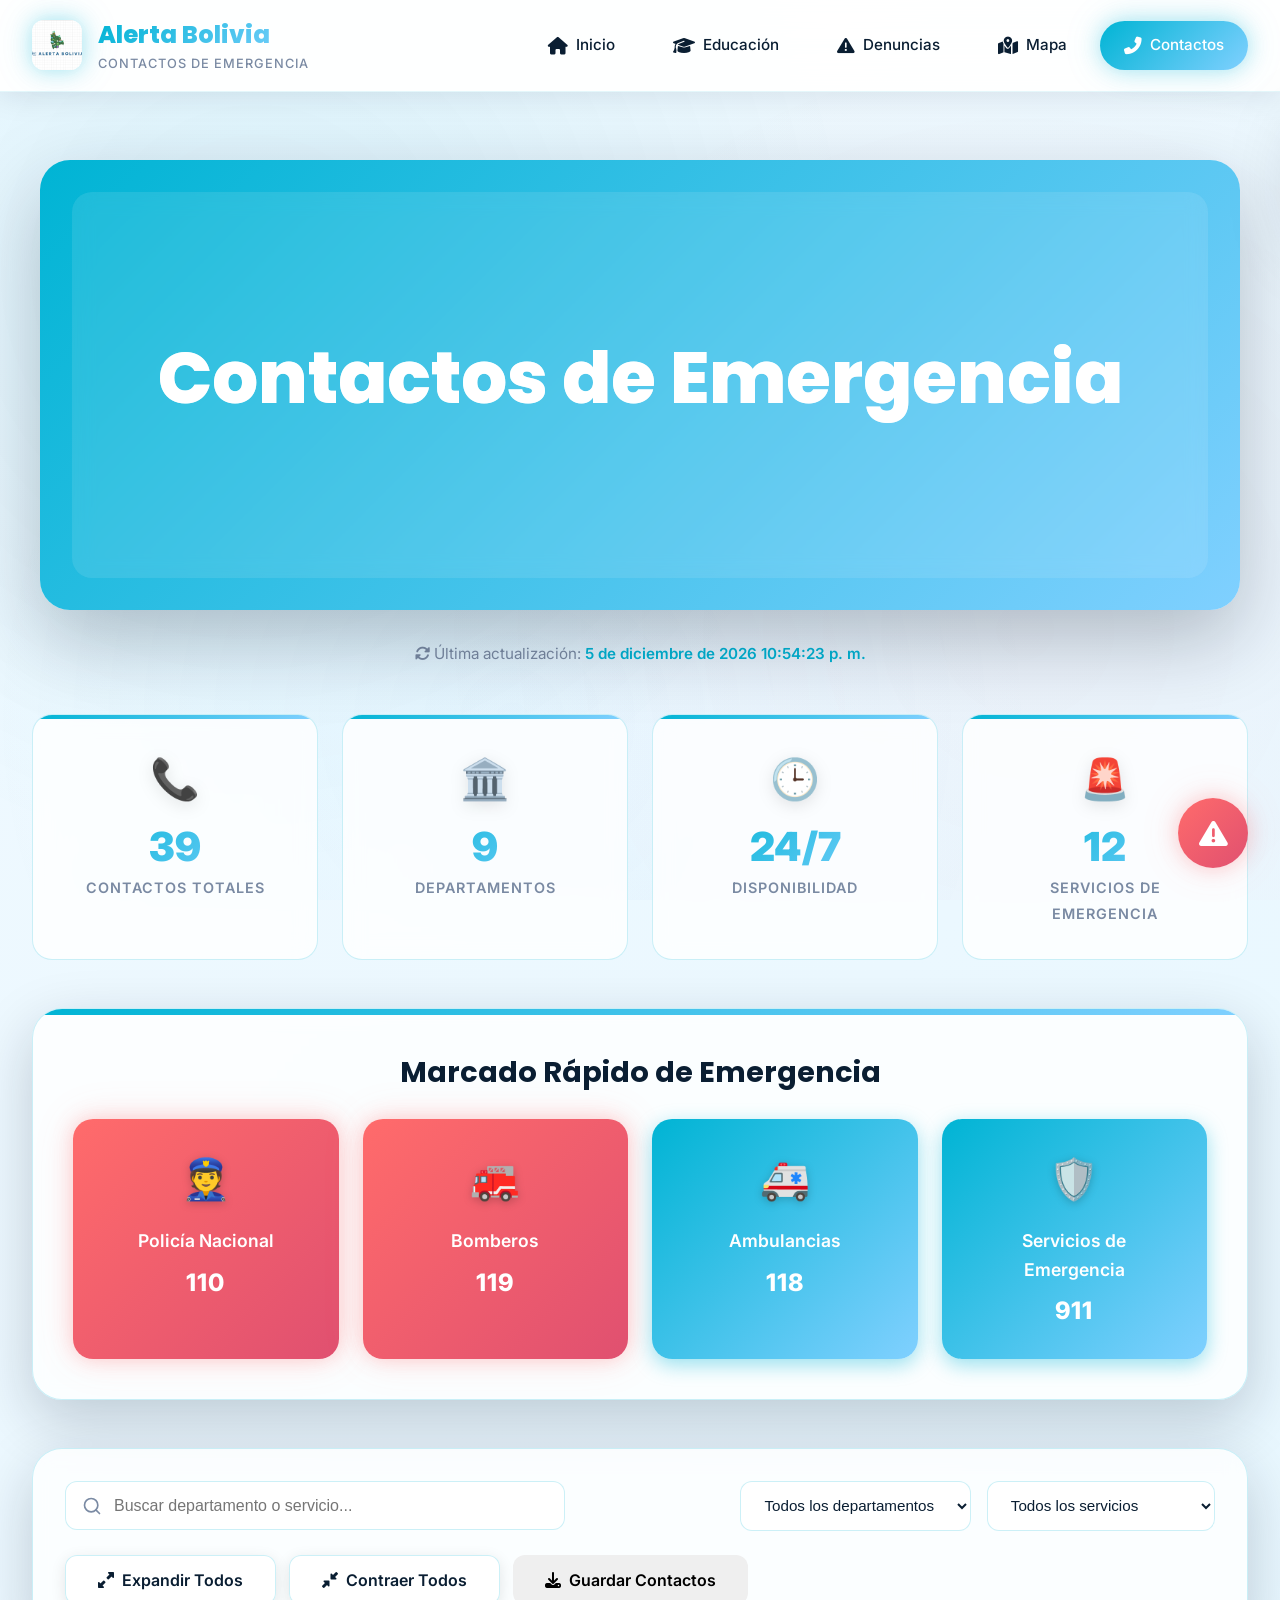
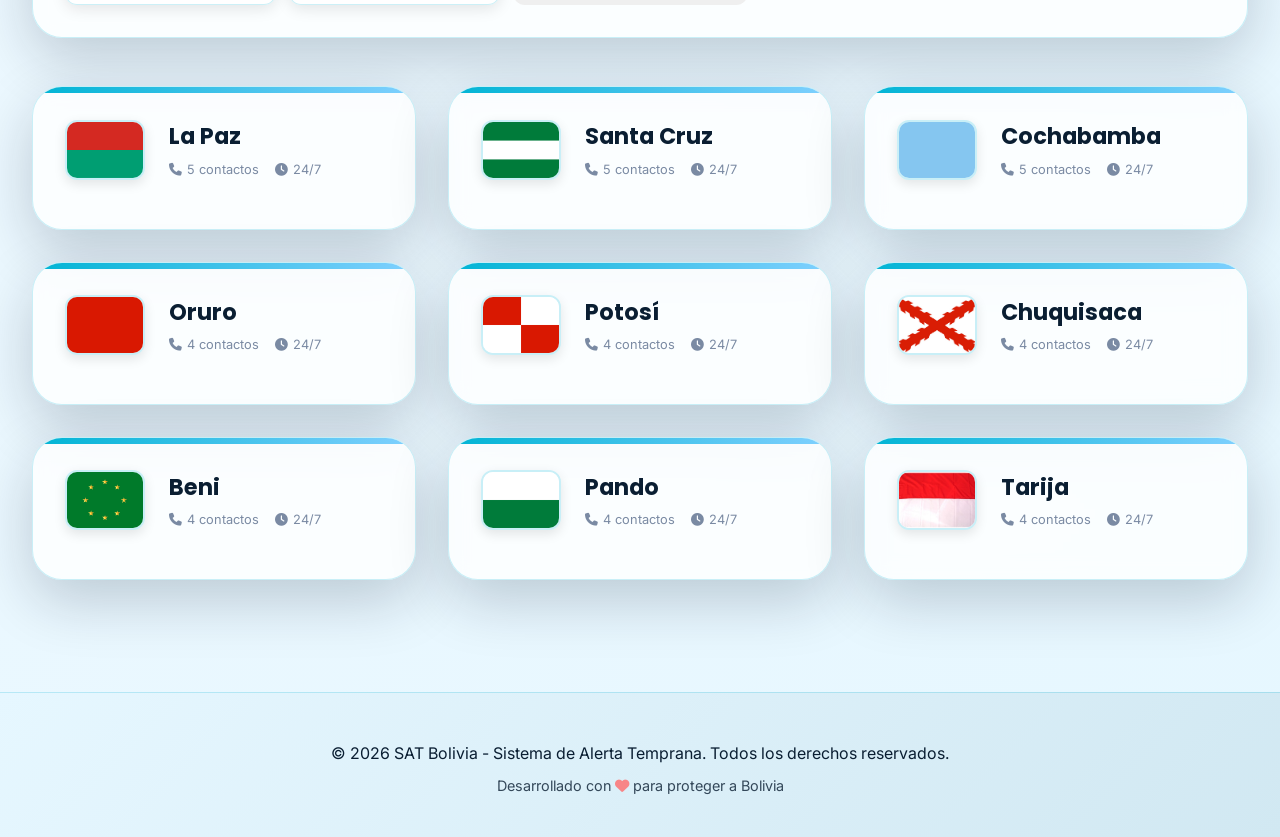
==== commit 3f0187ed: "Update contactos.html" ====
--- a/contactos.html
+++ b/contactos.html
@@ -16,7 +16,7 @@
     <link rel="stylesheet" href="https://cdnjs.cloudflare.com/ajax/libs/font-awesome/6.4.0/css/all.min.css">
 
     <!-- CSS COMÚN -->
-    <link rel="stylesheet" href="css/common.css">
+    <link rel="stylesheet" href="common.css">
 
     <!-- CSS ESPECÍFICO DE contactos.html -->
     <style>
@@ -1076,7 +1076,7 @@
             });
         }
     </script>
-    <script src="js/common.js"></script>
+    <script src="common.js"></script>
     <script>
         class SistemaContactos {
             constructor() {
--- a/common.css
+++ b/common.css
@@ -0,0 +1,493 @@
+/* ============================================================
+   css/common.css - Estilos Base del SAT Bolivia
+   ============================================================ */
+
+/* ---------- VARIABLES GLOBALES ---------- */
+:root {
+  --primary: #00B4D4;
+  --primary-dark: #0096B4;
+  --primary-light: #5AC8E8;
+  --secondary: #80D0FF;
+  --secondary-dark: #5AB8E0;
+  --accent: #FF6B8B;
+  --accent-dark: #E05070;
+  --success: #4CD964;
+  --success-dark: #38C050;
+  --warning: #FFB347;
+  --warning-dark: #E09B3D;
+  --danger: #FF6B6B;
+  --danger-dark: #E05050;
+  --dark: #0A1E32;
+  --darker: #051525;
+  --dark-light: #1E3A5F;
+  --light: #F0F9FF;
+  --light-dark: #D1E8F2;
+  --gray: #7A8AA3;
+  --gray-dark: #5A6A83;
+  --glass: rgba(255, 255, 255, 0.1);
+  --glass-light: rgba(255, 255, 255, 0.15);
+  --glass-border: rgba(0, 180, 212, 0.2);
+  --neon-glow: 0 0 20px rgba(0, 180, 212, 0.3), 0 0 40px rgba(0, 180, 212, 0.15);
+  --neon-glow-danger: 0 0 20px rgba(255, 107, 107, 0.3), 0 0 40px rgba(255, 107, 107, 0.15);
+  --shadow-lg: 0 20px 60px rgba(0, 20, 40, 0.2);
+  --shadow-xl: 0 30px 80px rgba(0, 20, 40, 0.25);
+  --transition-smooth: all 0.4s cubic-bezier(0.175, 0.885, 0.32, 1.275);
+  --transition-fast: all 0.2s ease;
+  --border-radius: 20px;
+  --border-radius-lg: 30px;
+  --border-radius-sm: 12px;
+}
+
+/* ---------- RESET Y BASE ---------- */
+* {
+  margin: 0;
+  padding: 0;
+  box-sizing: border-box;
+}
+
+html {
+  scroll-behavior: smooth;
+  font-size: 16px;
+}
+
+body {
+  font-family: 'Inter', -apple-system, BlinkMacSystemFont, 'Segoe UI', sans-serif;
+  background: linear-gradient(135deg, #F0F9FF 0%, #E6F7FF 100%);
+  color: var(--dark);
+  line-height: 1.6;
+  min-height: 100vh;
+  overflow-x: hidden;
+  position: relative;
+}
+
+body::before {
+  content: '';
+  position: fixed;
+  top: 0;
+  left: 0;
+  width: 100%;
+  height: 100%;
+  background:
+    radial-gradient(circle at 20% 30%, rgba(0, 180, 212, 0.08) 0%, transparent 50%),
+    radial-gradient(circle at 80% 70%, rgba(255, 107, 139, 0.04) 0%, transparent 50%),
+    radial-gradient(circle at 40% 80%, rgba(128, 208, 255, 0.06) 0%, transparent 50%);
+  z-index: -1;
+  animation: backgroundPulse 20s ease-in-out infinite alternate;
+}
+
+@keyframes backgroundPulse {
+  0% { opacity: 0.6; }
+  100% { opacity: 0.8; }
+}
+
+/* ---------- SCROLLBAR ---------- */
+::-webkit-scrollbar { width: 10px; }
+::-webkit-scrollbar-track { background: #E6F7FF; }
+::-webkit-scrollbar-thumb {
+  background: linear-gradient(135deg, var(--primary), var(--secondary));
+  border-radius: 5px;
+}
+::-webkit-scrollbar-thumb:hover {
+  background: linear-gradient(135deg, var(--primary-light), var(--secondary-dark));
+}
+
+/* ---------- HEADER / NAV ---------- */
+.header {
+  position: fixed;
+  top: 0;
+  left: 0;
+  right: 0;
+  background: rgba(255, 255, 255, 0.95);
+  backdrop-filter: blur(20px);
+  -webkit-backdrop-filter: blur(20px);
+  border-bottom: 1px solid rgba(0, 180, 212, 0.1);
+  padding: 1rem 2rem;
+  display: flex;
+  justify-content: space-between;
+  align-items: center;
+  z-index: 1000;
+  box-shadow: 0 4px 30px rgba(0, 20, 40, 0.1);
+  transition: var(--transition-smooth);
+}
+.header.scrolled {
+  padding: 0.75rem 2rem;
+  background: rgba(255, 255, 255, 0.98);
+}
+
+.logo-container {
+  display: flex;
+  align-items: center;
+  gap: 1rem;
+  cursor: pointer;
+  transition: var(--transition-smooth);
+}
+.logo-container:hover { transform: translateX(5px); }
+
+.logo-img {
+  width: 50px;
+  height: 50px;
+  border-radius: 12px;
+  overflow: hidden;
+  box-shadow: var(--neon-glow);
+  animation: logoFloat 6s ease-in-out infinite;
+  flex-shrink: 0;
+}
+.logo-img img {
+  width: 100%;
+  height: 100%;
+  object-fit: cover;
+}
+
+@keyframes logoFloat {
+  0%, 100% { transform: translateY(0) rotate(0deg); }
+  33% { transform: translateY(-5px) rotate(2deg); }
+  66% { transform: translateY(3px) rotate(-1deg); }
+}
+
+.logo-text { display: flex; flex-direction: column; }
+.logo-title {
+  font-family: 'Poppins', sans-serif;
+  font-weight: 800;
+  font-size: 1.5rem;
+  background: linear-gradient(135deg, var(--primary), var(--secondary));
+  -webkit-background-clip: text;
+  background-clip: text;
+  color: transparent;
+}
+.logo-subtitle {
+  font-size: 0.8rem;
+  color: var(--gray);
+  font-weight: 500;
+  letter-spacing: 1px;
+  text-transform: uppercase;
+}
+
+.nav-menu {
+  display: flex;
+  gap: 0.5rem;
+  align-items: center;
+  flex-wrap: wrap;
+}
+
+.nav-link {
+  color: var(--dark);
+  text-decoration: none;
+  padding: 0.75rem 1.5rem;
+  border-radius: 50px;
+  transition: var(--transition-smooth);
+  font-weight: 500;
+  position: relative;
+  overflow: hidden;
+  border: 1px solid transparent;
+  display: flex;
+  align-items: center;
+  gap: 0.5rem;
+  font-size: 0.95rem;
+}
+.nav-link::before {
+  content: '';
+  position: absolute;
+  top: 0;
+  left: -100%;
+  width: 100%;
+  height: 100%;
+  background: linear-gradient(90deg, transparent, rgba(0, 180, 212, 0.1), transparent);
+  transition: left 0.6s ease;
+}
+.nav-link:hover::before { left: 100%; }
+.nav-link:hover {
+  border-color: var(--primary);
+  box-shadow: var(--neon-glow);
+  transform: translateY(-2px);
+  background: var(--glass-light);
+}
+.nav-link.active {
+  background: linear-gradient(135deg, var(--primary), var(--secondary));
+  color: white;
+  box-shadow: var(--neon-glow);
+  border: none;
+}
+.nav-link i { font-size: 1.1rem; }
+
+/* ---------- BOTONES ---------- */
+.btn {
+  display: inline-flex;
+  align-items: center;
+  justify-content: center;
+  gap: 0.5rem;
+  padding: 0.9rem 2rem;
+  border: none;
+  border-radius: var(--border-radius-sm);
+  font-weight: 600;
+  font-size: 1rem;
+  cursor: pointer;
+  transition: var(--transition-smooth);
+  font-family: 'Inter', sans-serif;
+  text-decoration: none;
+  position: relative;
+  overflow: hidden;
+}
+.btn::before {
+  content: '';
+  position: absolute;
+  top: 0;
+  left: -100%;
+  width: 100%;
+  height: 100%;
+  background: linear-gradient(90deg, transparent, rgba(255, 255, 255, 0.2), transparent);
+  transition: left 0.6s ease;
+}
+.btn:hover::before { left: 100%; }
+.btn:hover { transform: translateY(-3px); }
+
+.btn-primary {
+  background: linear-gradient(135deg, var(--primary), var(--secondary));
+  color: white;
+  box-shadow: 0 4px 15px rgba(0, 180, 212, 0.3);
+}
+.btn-primary:hover { box-shadow: 0 8px 25px rgba(0, 180, 212, 0.4); }
+
+.btn-secondary {
+  background: rgba(255, 255, 255, 0.9);
+  color: var(--dark);
+  border: 1px solid var(--glass-border);
+  box-shadow: 0 4px 15px rgba(0, 0, 0, 0.1);
+}
+.btn-secondary:hover {
+  background: white;
+  box-shadow: 0 8px 25px rgba(0, 0, 0, 0.15);
+}
+
+.btn-danger {
+  background: linear-gradient(135deg, var(--danger), var(--accent-dark));
+  color: white;
+  box-shadow: 0 4px 15px rgba(255, 107, 107, 0.3);
+}
+.btn-danger:hover { box-shadow: var(--neon-glow-danger); }
+
+.btn-success {
+  background: linear-gradient(135deg, var(--success), var(--success-dark));
+  color: white;
+  box-shadow: 0 4px 15px rgba(76, 217, 100, 0.3);
+}
+.btn-success:hover { box-shadow: var(--neon-glow-success); }
+
+.btn-full { width: 100%; justify-content: center; }
+.btn-lg { padding: 1.25rem 2.5rem; font-size: 1.1rem; }
+.btn-sm { padding: 0.5rem 1rem; font-size: 0.85rem; }
+
+/* ---------- MODALES ---------- */
+.modal,
+.modal-overlay {
+  display: none;
+  position: fixed;
+  top: 0;
+  left: 0;
+  width: 100%;
+  height: 100%;
+  background: rgba(5, 21, 37, 0.95);
+  backdrop-filter: blur(20px);
+  z-index: 2000;
+  align-items: center;
+  justify-content: center;
+  padding: 1rem;
+}
+.modal.active,
+.modal-overlay.active {
+  display: flex;
+}
+
+.modal-content {
+  background: rgba(255, 255, 255, 0.95);
+  border: 1px solid rgba(0, 180, 212, 0.2);
+  border-radius: var(--border-radius-lg);
+  padding: 2.5rem;
+  max-width: 500px;
+  width: 100%;
+  box-shadow: var(--shadow-xl);
+  animation: modalAppear 0.5s cubic-bezier(0.175, 0.885, 0.32, 1.275);
+  position: relative;
+  overflow: hidden;
+  color: var(--dark);
+  max-height: 90vh;
+  overflow-y: auto;
+}
+@keyframes modalAppear {
+  from { opacity: 0; transform: scale(0.8) translateY(50px); }
+  to { opacity: 1; transform: scale(1) translateY(0); }
+}
+
+.modal-content::before {
+  content: '';
+  position: absolute;
+  top: -2px;
+  left: -2px;
+  right: -2px;
+  bottom: -2px;
+  background: linear-gradient(45deg, var(--primary), var(--secondary), var(--accent));
+  border-radius: calc(var(--border-radius-lg) + 2px);
+  z-index: -1;
+  animation: modalBorderGlow 3s linear infinite;
+}
+@keyframes modalBorderGlow {
+  0% { filter: hue-rotate(0deg); }
+  100% { filter: hue-rotate(360deg); }
+}
+
+.modal-header { margin-bottom: 1.5rem; text-align: center; }
+.modal-title {
+  font-size: 1.8rem;
+  color: var(--dark);
+  margin-bottom: 0.5rem;
+  font-family: 'Poppins', sans-serif;
+}
+.modal-subtitle { color: var(--gray); font-size: 1rem; }
+.modal-body { margin-bottom: 2rem; }
+.modal-text {
+  color: var(--dark-light);
+  line-height: 1.6;
+  margin-bottom: 1.5rem;
+}
+.modal-actions { display: flex; flex-direction: column; gap: 0.75rem; }
+.modal-close {
+  background: none;
+  border: none;
+  color: var(--gray);
+  font-size: 1.8rem;
+  cursor: pointer;
+  padding: 0.25rem;
+  transition: var(--transition-fast);
+  position: absolute;
+  top: 1rem;
+  right: 1.5rem;
+}
+.modal-close:hover { color: var(--dark); }
+
+/* ---------- NOTIFICACIONES (Toast) ---------- */
+.notification-toast {
+  position: fixed;
+  top: 100px;
+  right: 30px;
+  background: rgba(255, 255, 255, 0.95);
+  padding: 1.5rem 2rem;
+  border-radius: var(--border-radius);
+  box-shadow: var(--shadow-xl);
+  border-left: 4px solid var(--primary);
+  z-index: 2001;
+  transform: translateX(400px);
+  transition: transform 0.3s ease;
+  max-width: 350px;
+  backdrop-filter: blur(10px);
+}
+.notification-toast.show { transform: translateX(0); }
+.notification-title {
+  font-weight: 700;
+  color: var(--dark);
+  margin-bottom: 0.5rem;
+  font-size: 1.1rem;
+}
+.notification-message {
+  color: var(--dark-light);
+  font-size: 0.95rem;
+}
+
+/* ---------- BOTÓN DE EMERGENCIA FLOTANTE ---------- */
+.emergency-btn {
+  position: fixed;
+  bottom: 2rem;
+  right: 2rem;
+  width: 70px;
+  height: 70px;
+  background: linear-gradient(135deg, var(--danger), var(--accent-dark));
+  border: none;
+  border-radius: 50%;
+  font-size: 1.8rem;
+  color: white;
+  cursor: pointer;
+  z-index: 1001;
+  box-shadow: var(--neon-glow-danger);
+  transition: var(--transition-smooth);
+  display: flex;
+  align-items: center;
+  justify-content: center;
+  animation: emergencyPulse 2s infinite;
+}
+@keyframes emergencyPulse {
+  0%, 100% {
+    transform: scale(1);
+    box-shadow: 0 10px 30px rgba(255, 107, 107, 0.3);
+  }
+  50% {
+    transform: scale(1.1);
+    box-shadow: 0 15px 40px rgba(255, 107, 107, 0.4), 0 0 60px rgba(255, 107, 107, 0.3);
+  }
+}
+.emergency-btn:hover {
+  transform: scale(1.2) rotate(15deg);
+  animation: none;
+}
+
+/* ---------- FOOTER ---------- */
+.footer {
+  background: linear-gradient(135deg, #E6F7FF, #D1E8F2);
+  border-top: 1px solid rgba(0, 180, 212, 0.2);
+  padding: 3rem 2rem 2rem;
+  margin-top: 4rem;
+}
+.footer-content {
+  max-width: 1400px;
+  margin: 0 auto;
+  text-align: center;
+}
+.footer p {
+  color: var(--dark);
+  margin-bottom: 0.5rem;
+}
+.footer p:last-child {
+  opacity: 0.8;
+  font-size: 0.9rem;
+}
+
+/* ---------- UTILIDADES ---------- */
+.text-center { text-align: center; }
+.mt-1 { margin-top: 1rem; }
+.mt-2 { margin-top: 2rem; }
+.mb-1 { margin-bottom: 1rem; }
+.mb-2 { margin-bottom: 2rem; }
+.hidden { display: none !important; }
+
+/* ---------- RESPONSIVE ---------- */
+@media (max-width: 992px) {
+  .header {
+    flex-direction: column;
+    gap: 1rem;
+    padding: 1rem;
+  }
+  .nav-menu { justify-content: center; }
+  .emergency-btn {
+    bottom: 1.5rem;
+    right: 1.5rem;
+    width: 60px;
+    height: 60px;
+    font-size: 1.6rem;
+  }
+}
+@media (max-width: 768px) {
+  .notification-toast {
+    right: 20px;
+    left: 20px;
+    max-width: none;
+  }
+  .modal-content { padding: 2rem; }
+}
+@media (max-width: 480px) {
+  .btn { padding: 0.875rem 1.5rem; }
+  .modal-content { padding: 1.5rem; }
+}
+@media (prefers-reduced-motion: reduce) {
+  * {
+    animation-duration: 0.01ms !important;
+    animation-iteration-count: 1 !important;
+    transition-duration: 0.01ms !important;
+  }
+}
